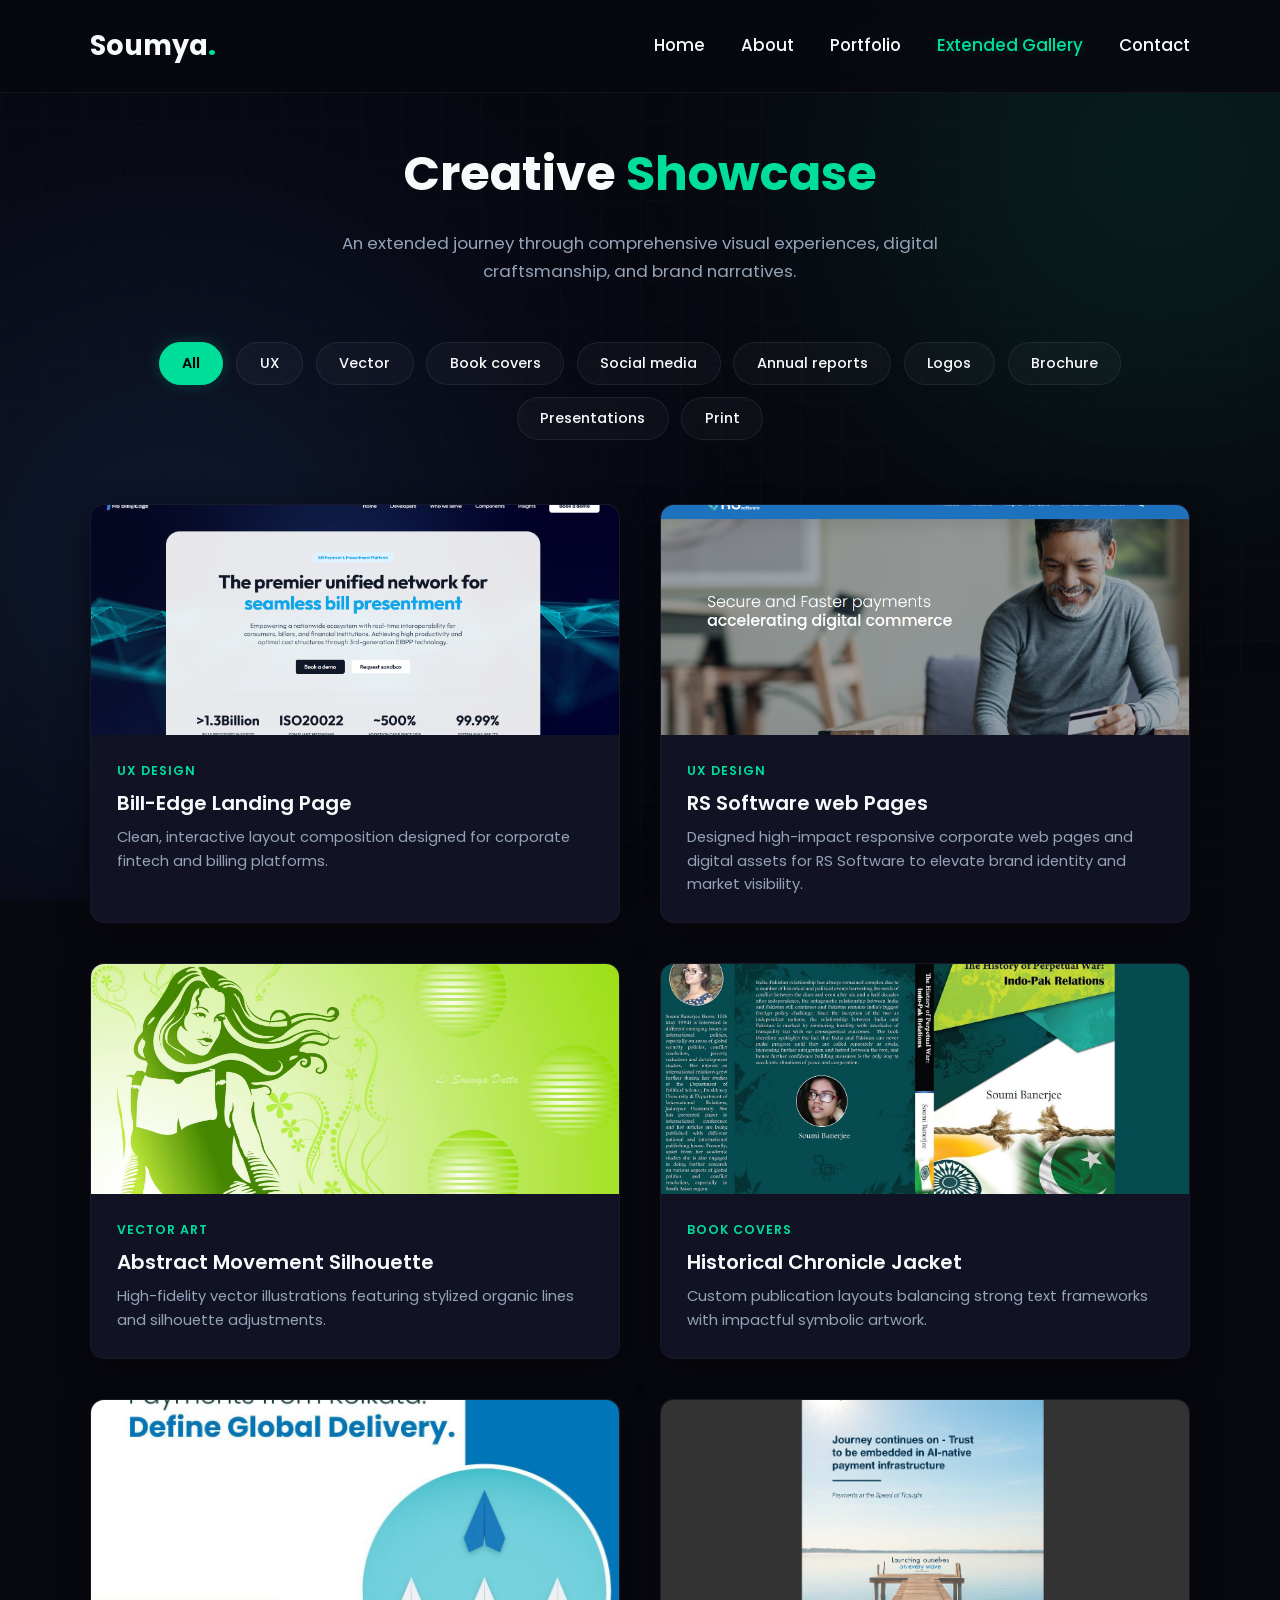
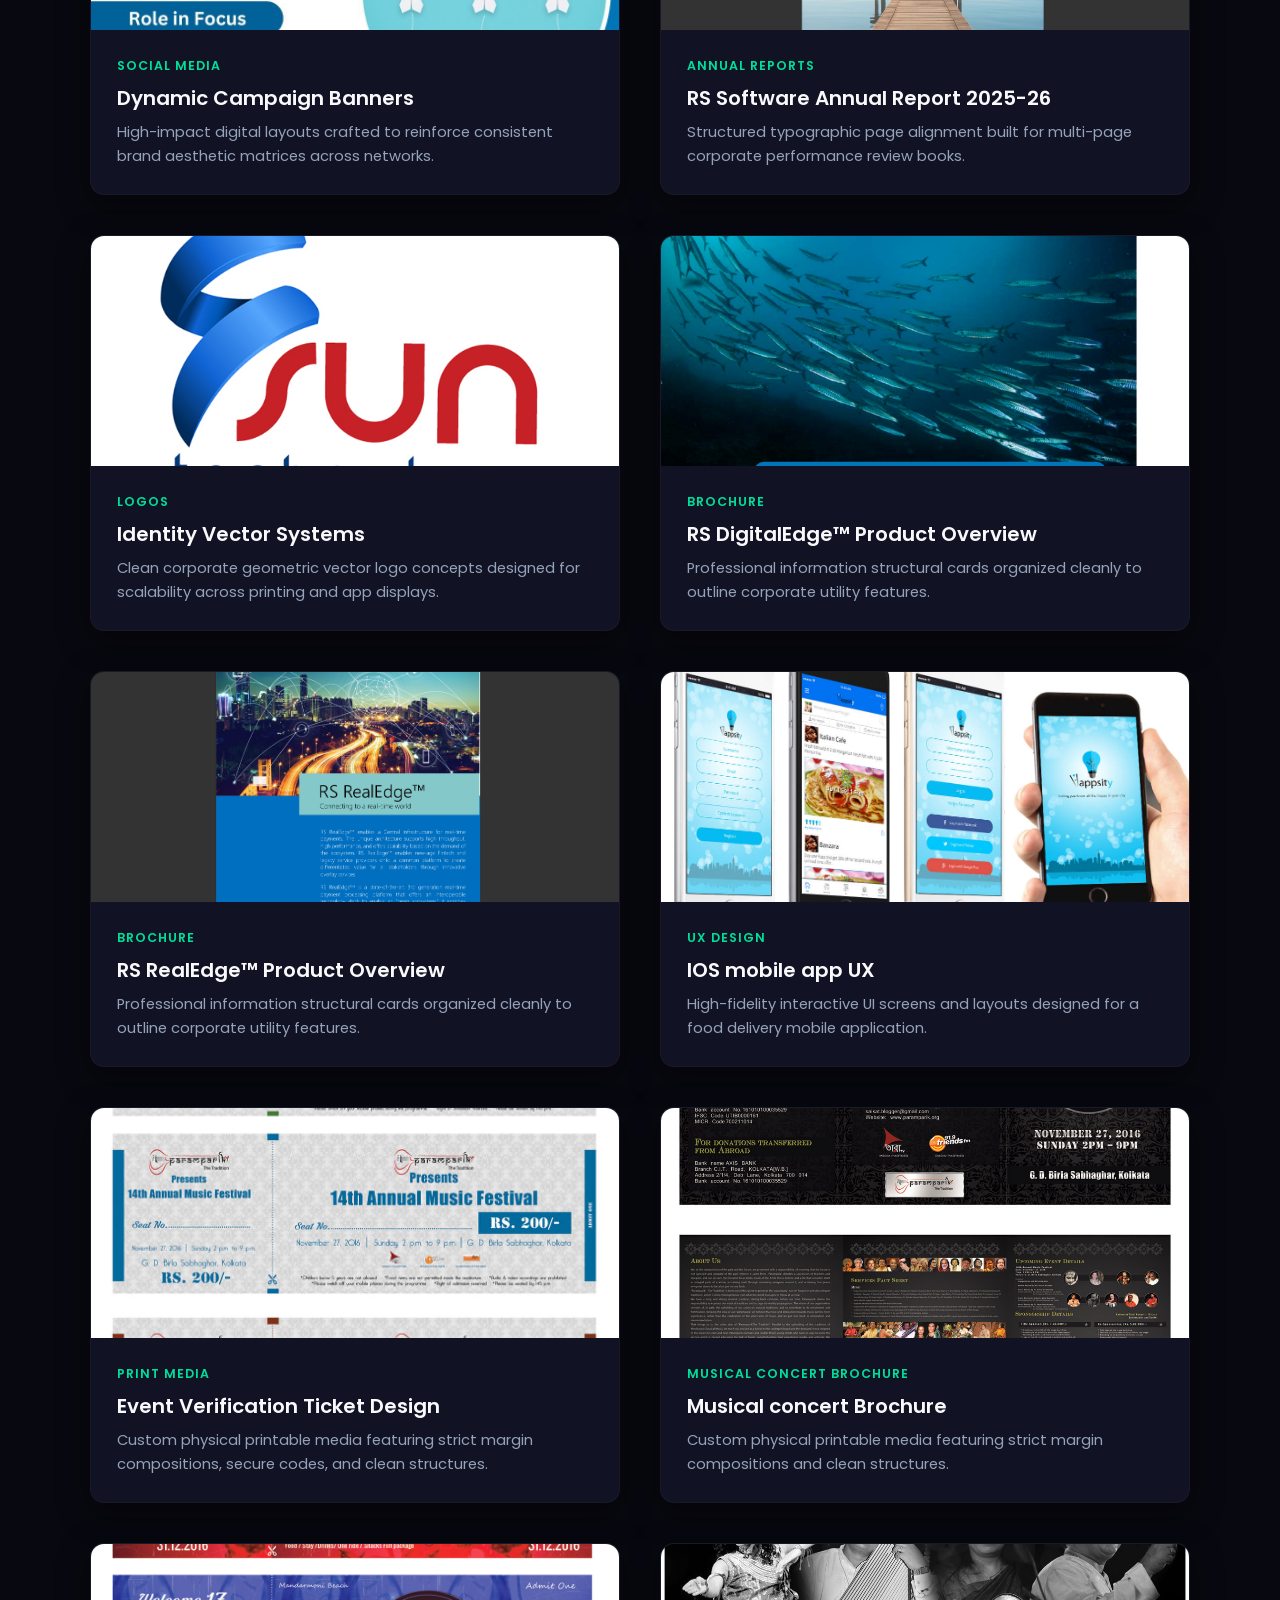
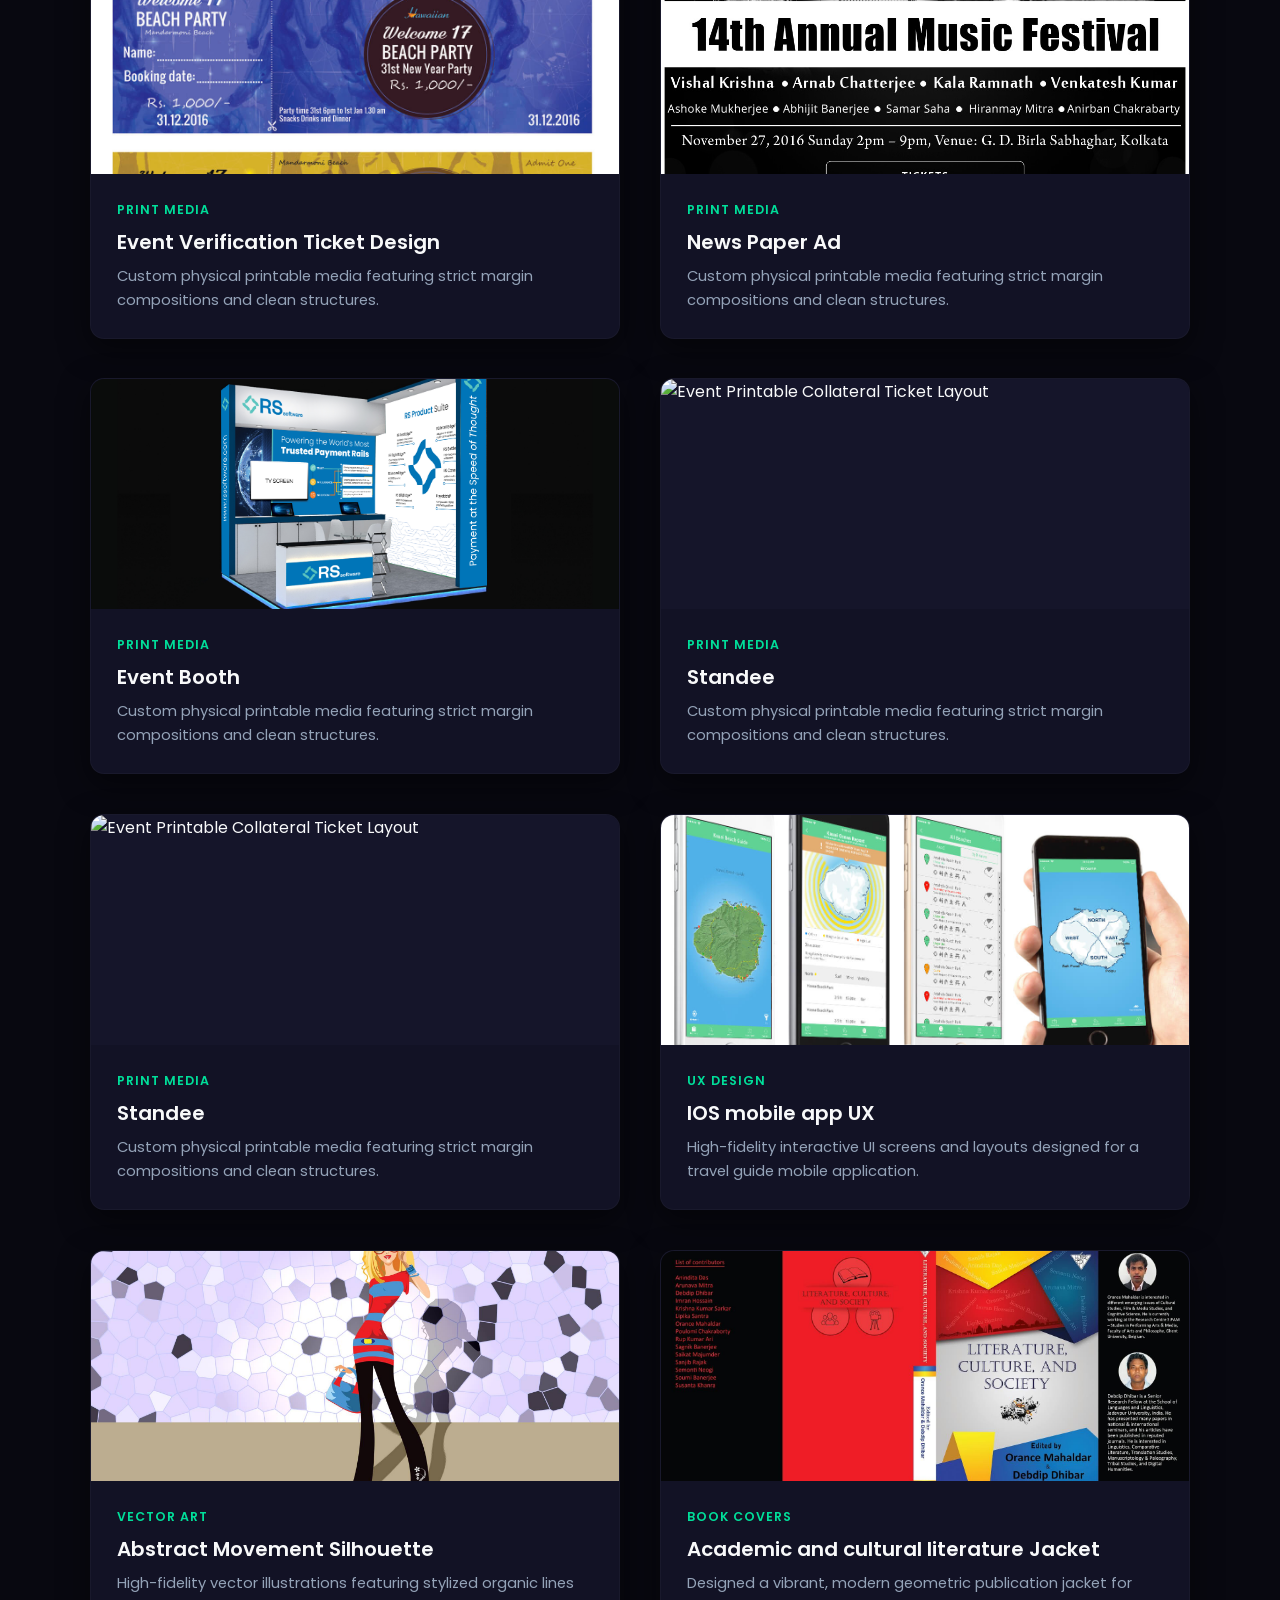
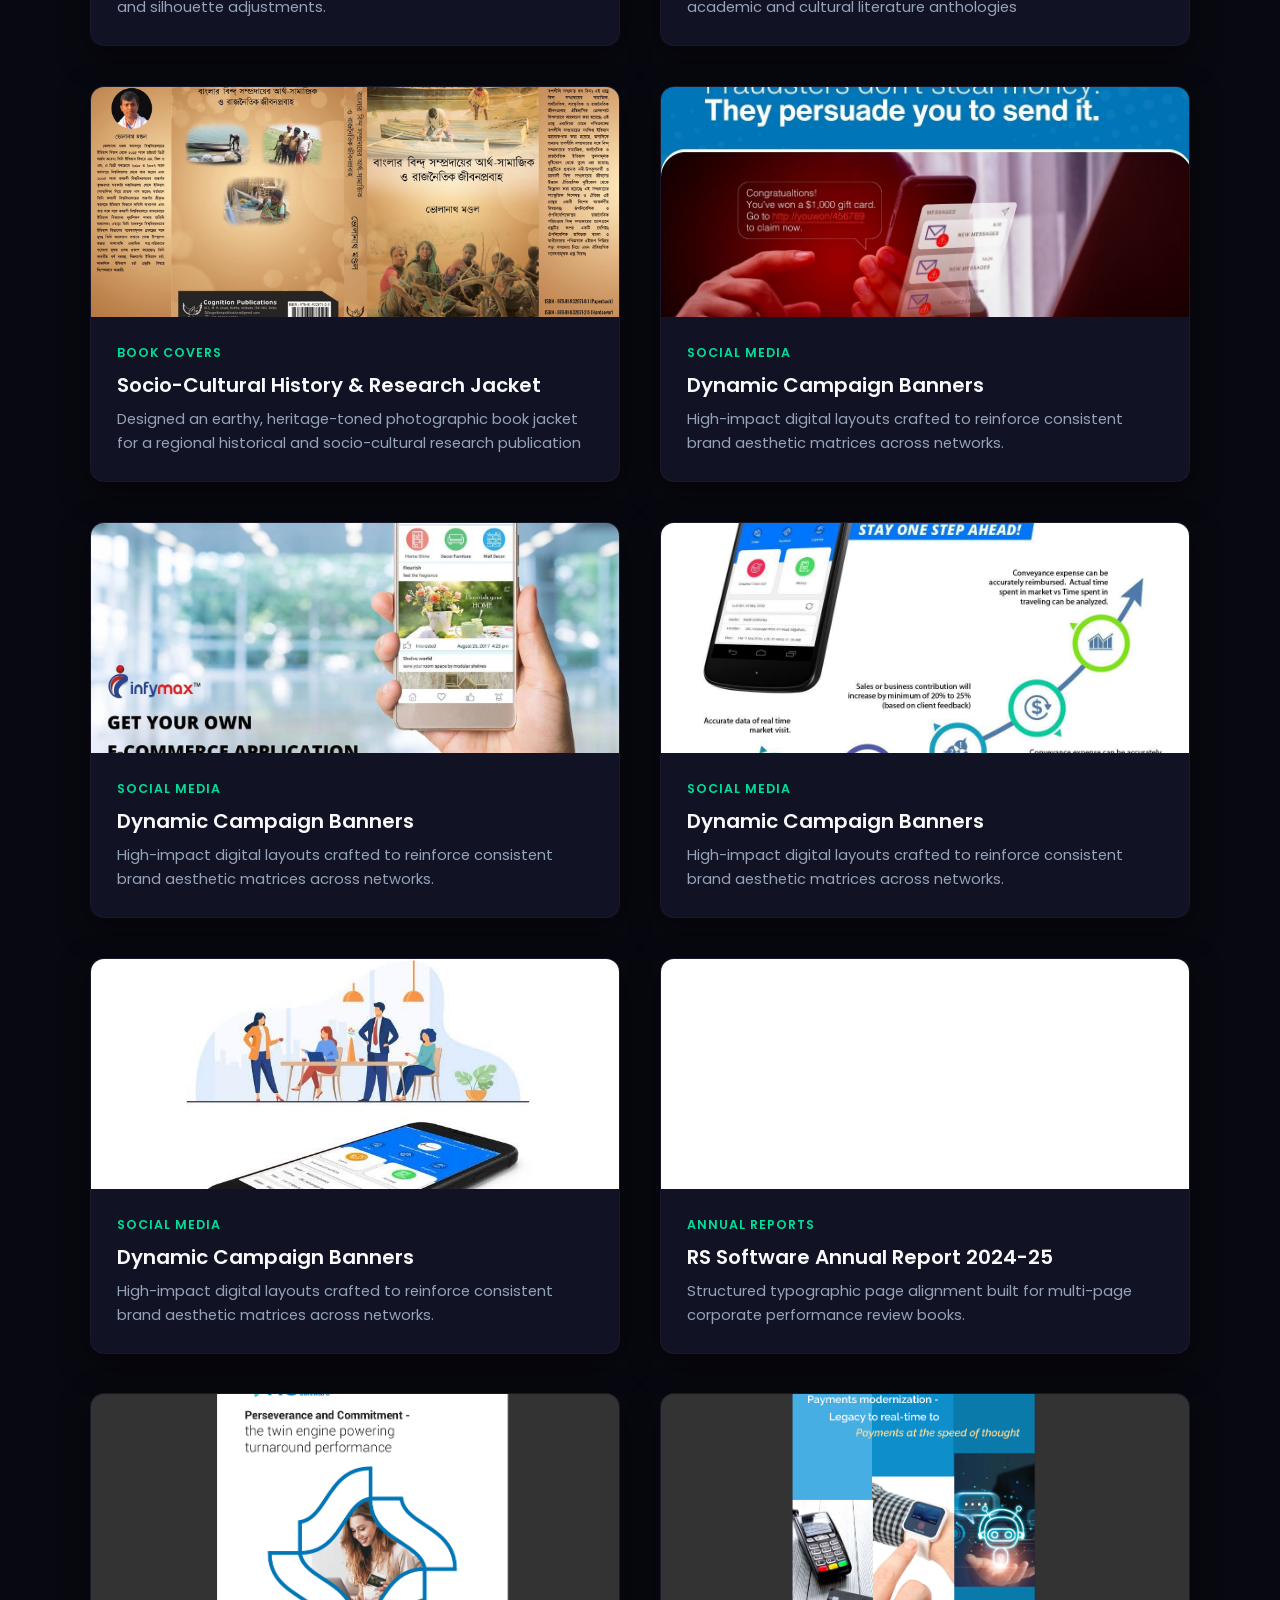
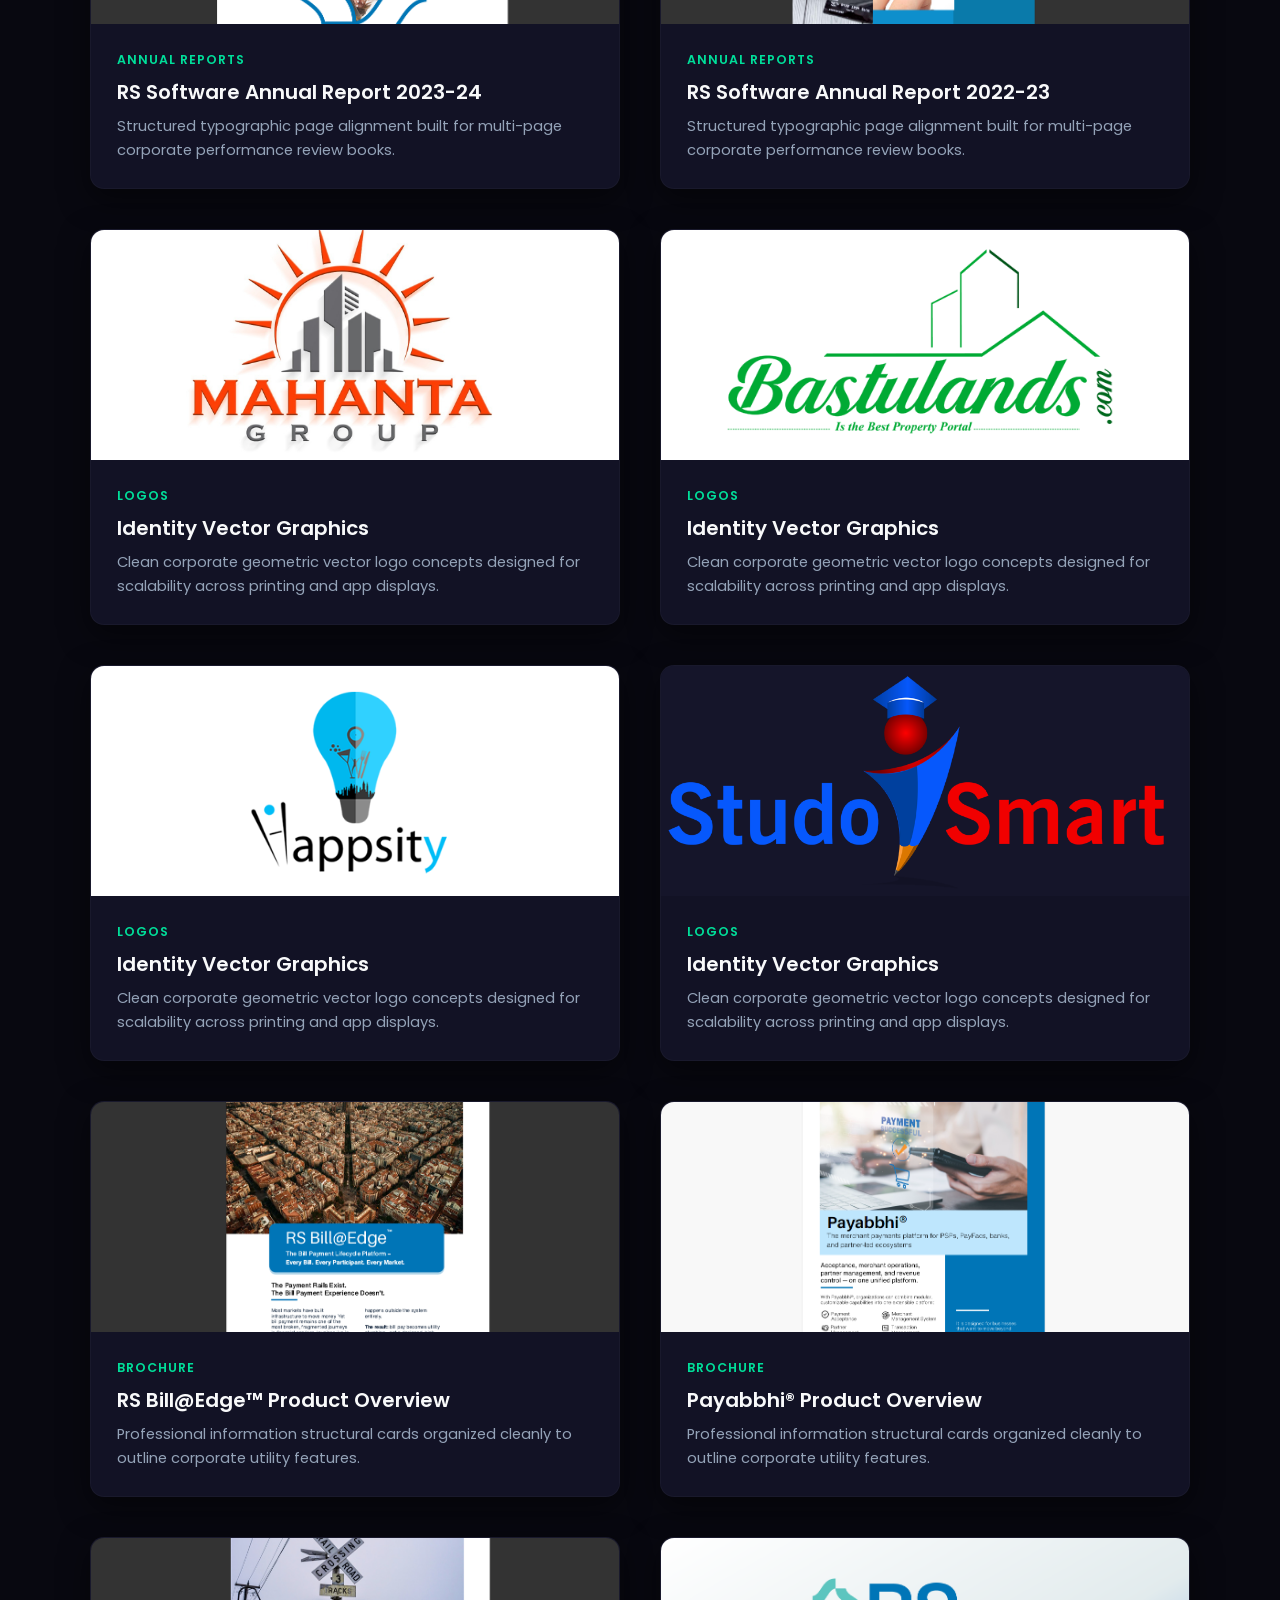
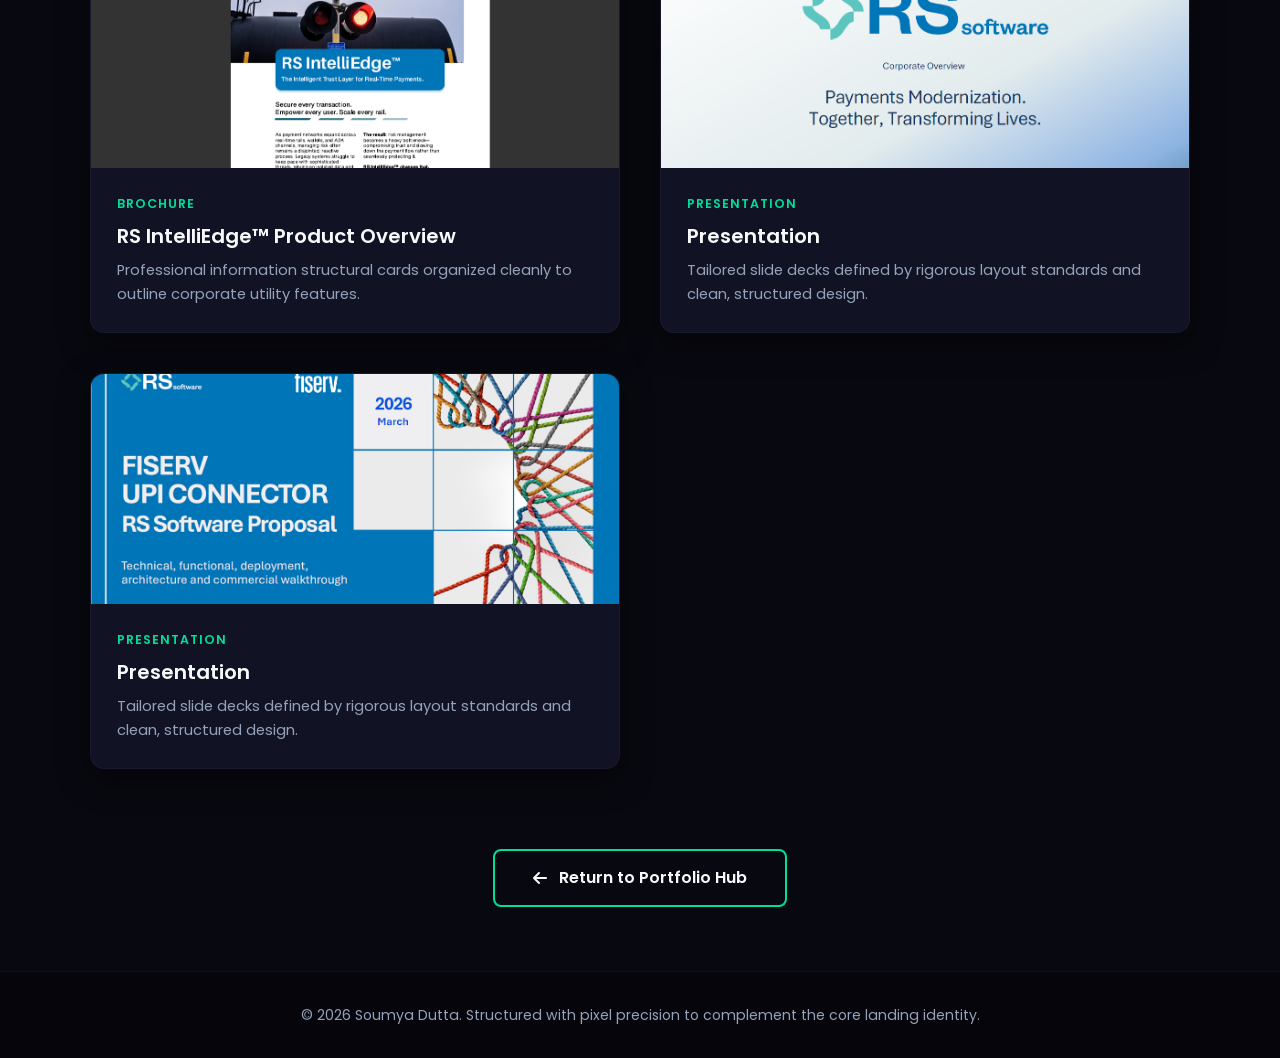
==== gallery.html @ f6265f76 "Add files via upload" ====
<!DOCTYPE html>
<html lang="en">
<head>
    <meta charset="UTF-8">
    <meta name="viewport" content="width=device-width, initial-scale=1.0">
    <title>Extended Gallery | Soumya Dutta</title>
    <!-- Gallery Custom CSS -->
    <link rel="stylesheet" href="./images/style.css">
    <!-- Shared FontAwesome Icons -->
    <link rel="stylesheet" href="https://cdnjs.cloudflare.com/ajax/libs/font-awesome/6.4.0/css/all.min.css">
</head>
<body class="G-gallery-body">

    <!-- Ambient Visual Canvas matching Main Theme Backdrop -->
    <div class="G-canvas-bg">
        <div class="G-mesh-overlay"></div>
        <div class="G-glow-orb G-orb-1"></div>
        <div class="G-glow-orb G-orb-2"></div>
    </div>

    <!-- Header Navigation -->
    <header class="G-header">
        <a href="index.html" class="G-logo">Soumya<span>.</span></a>
        
        <input type="checkbox" id="G-menu-toggle" class="G-menu-toggle">
        <label for="G-menu-toggle" class="G-menu-icon"><i class="fas fa-bars"></i></label>
        
        <nav class="G-navbar">
            <a href="index.html#hero">Home</a>
            <a href="index.html#about">About</a>
            <a href="index.html#portfolio">Portfolio</a>
            <a href="#" class="G-active">Extended Gallery</a>
            <a href="index.html#contact">Contact</a>
        </nav>
    </header>

    <!-- Main Gallery Section -->
    <main class="G-main-container">
        <div class="G-container">
            
            <header class="G-page-header">
                <h1 class="G-title">Creative <span>Showcase</span></h1>
                <p class="G-subtitle">An extended journey through comprehensive visual experiences, digital craftsmanship, and brand narratives.</p>
            </header>

            <!-- CSS Filter Controller Architecture Matrix -->
            <input type="radio" name="G-gallery-filter" id="G-filter-all" checked hidden>
            <input type="radio" name="G-gallery-filter" id="G-filter-ux" hidden>
            <input type="radio" name="G-gallery-filter" id="G-filter-vector" hidden>
            <input type="radio" name="G-gallery-filter" id="G-filter-books" hidden>
            <input type="radio" name="G-gallery-filter" id="G-filter-social" hidden>
            <input type="radio" name="G-gallery-filter" id="G-filter-reports" hidden>
            <input type="radio" name="G-gallery-filter" id="G-filter-logos" hidden>
            <input type="radio" name="G-gallery-filter" id="G-filter-brochure" hidden>
            <input type="radio" name="G-gallery-filter" id="G-filter-presentations" hidden>
            <input type="radio" name="G-gallery-filter" id="G-filter-print" hidden>

            <!-- Filter Navigation Menu Selection Grid -->
            <div class="G-filter-tabs">
                <label for="G-filter-all" class="G-tab-btn">All</label>
                <label for="G-filter-ux" class="G-tab-btn">UX</label>
                <label for="G-filter-vector" class="G-tab-btn">Vector</label>
                <label for="G-filter-books" class="G-tab-btn">Book covers</label>
                <label for="G-filter-social" class="G-tab-btn">Social media</label>
                <label for="G-filter-reports" class="G-tab-btn">Annual reports</label>
                <label for="G-filter-logos" class="G-tab-btn">Logos</label>
                <label for="G-filter-brochure" class="G-tab-btn">Brochure</label>
                <label for="G-filter-presentations" class="G-tab-btn">Presentations</label>
                <label for="G-filter-print" class="G-tab-btn">Print</label>
            </div>

            <!-- Responsive Dynamic Layout Grid Layout -->
            <div class="G-gallery-grid">
                
                <!-- Project Item: UX Layout -->
                <div class="G-gallery-item G-cat-ux">
                    <div class="G-card">
                        <div class="G-img-wrap">
                            <img src="./images/web-1.png" alt="Bill-Edge Fintech Landing Page" class="G-img">
                            <div class="G-overlay">
                                <a href="https://soumyadutta300.github.io/Bill-Edge_product_page/" target="_blank" class="G-zoom-btn"><i class="fas fa-external-link-alt"></i></a>
                            </div>
                        </div>
                        <div class="G-info">
                            <span class="G-tag">UX Design</span>
                            <h3>Bill-Edge Landing Page</h3>
                            <p>Clean, interactive layout composition designed for corporate fintech and billing platforms.</p>
                        </div>
                    </div>
                </div>

                <div class="G-gallery-item G-cat-ux">
                    <div class="G-card">
                        <div class="G-img-wrap">
                            <img src="./images/web-2.png" alt="Bill-Edge Fintech Landing Page" class="G-img">
                            <div class="G-overlay">
                                <a href="https://www.rssoftware.com" target="_blank" class="G-zoom-btn"><i class="fas fa-external-link-alt"></i></a>
                            </div>
                        </div>
                        <div class="G-info">
                            <span class="G-tag">UX Design</span>
                            <h3>RS Software web Pages</h3>
                            <p>Designed high-impact responsive corporate web pages and digital assets for RS Software to elevate brand identity and market visibility.</p>
                        </div>
                    </div>
                </div>

                <!-- Project Item: Vector Art -->
                <div class="G-gallery-item G-cat-vector">
                    <div class="G-card">
                        <div class="G-img-wrap">
                            <img src="./images/dance.jpg" alt="Vector Silhouette Art Composition" class="G-img">
                            <div class="G-overlay">
                                <a href="./images/dance.jpg" target="_blank" class="G-zoom-btn"><i class="fas fa-expand-arrows-alt"></i></a>
                            </div>
                        </div>
                        <div class="G-info">
                            <span class="G-tag">Vector Art</span>
                            <h3>Abstract Movement Silhouette</h3>
                            <p>High-fidelity vector illustrations featuring stylized organic lines and silhouette adjustments.</p>
                        </div>
                    </div>
                </div>

                <!-- Project Item: Book Cover -->
                <div class="G-gallery-item G-cat-books">
                    <div class="G-card">
                        <div class="G-img-wrap">
                            <img src="./images/book-cover-1.jpg" alt="Publication Book Jacket Art" class="G-img">
                            <div class="G-overlay">
                                <a href="./images/book-cover-1.jpg" target="_blank" class="G-zoom-btn"><i class="fas fa-book-open"></i></a>
                            </div>
                        </div>
                        <div class="G-info">
                            <span class="G-tag">Book Covers</span>
                            <h3>Historical Chronicle Jacket</h3>
                            <p>Custom publication layouts balancing strong text frameworks with impactful symbolic artwork.</p>
                        </div>
                    </div>
                </div>

                <!-- Project Item: Social Media Asset -->
                <div class="G-gallery-item G-cat-social">
                    <div class="G-card">
                        <div class="G-img-wrap">
                            <img src="./images/social1.jpg" alt="Social Branding Composition" class="G-img">
                            <div class="G-overlay">
                                <a href="./images/social1.jpg" target="_blank" class="G-zoom-btn"><i class="fas fa-expand-arrows-alt"></i></a>
                            </div>
                        </div>
                        <div class="G-info">
                            <span class="G-tag">Social Media</span>
                            <h3>Dynamic Campaign Banners</h3>
                            <p>High-impact digital layouts crafted to reinforce consistent brand aesthetic matrices across networks.</p>
                        </div>
                    </div>
                </div>

                <!-- Project Item: Annual Report Layout -->
                <div class="G-gallery-item G-cat-reports">
                    <div class="G-card">
                        <div class="G-img-wrap">
                            <img src="./images/AR3.png" alt="Annual Report Visual Layout Overview" class="G-img">
                            <div class="G-overlay">
                                <a href="https://www.rssoftware.com/administrator/uploads/reports/260436577_Annual_report_2025-26-Desktop.pdf" target="_blank" class="G-zoom-btn"><i class="fas fa-file-pdf"></i></a>
                            </div>
                        </div>
                        <div class="G-info">
                            <span class="G-tag">Annual Reports</span>
                            <h3>RS Software Annual Report 2025-26</h3>
                            <p>Structured typographic page alignment built for multi-page corporate performance review books.</p>
                        </div>
                    </div>
                </div>

                <!-- Project Item: Logos Creation -->
                <div class="G-gallery-item G-cat-logos">
                    <div class="G-card">
                        <div class="G-img-wrap">
                            <img src="./images/logo-7.jpg" alt="Vector Logo System Presentation" class="G-img">
                            <div class="G-overlay">
                                <a href="./images/logo-7.jpg" target="_blank" class="G-zoom-btn"><i class="fas fa-shield-halved"></i></a>
                            </div>
                        </div>
                        <div class="G-info">
                            <span class="G-tag">Logos</span>
                            <h3>Identity Vector Systems</h3>
                            <p>Clean corporate geometric vector logo concepts designed for scalability across printing and app displays.</p>
                        </div>
                    </div>
                </div>

                <!-- Project Item: Brochure Design -->
                <div class="G-gallery-item G-cat-brochure">
                    <div class="G-card">
                        <div class="G-img-wrap">
                            <img src="./images/brochure.png" alt="Product Brochure Layout Presentation" class="G-img">
                            <div class="G-overlay">
                                <a href="https://www.rssoftware.com/asset/uploads/product_brochures/666931085RS_DigitalEdge_Product_Overview-2.pdf" target="_blank" class="G-zoom-btn"><i class="fas fa-link"></i></a>
                            </div>
                        </div>
                        <div class="G-info">
                            <span class="G-tag">Brochure</span>
                            <h3>RS DigitalEdge™ Product Overview</h3>
                            <p>Professional information structural cards organized cleanly to outline corporate utility features.</p>
                        </div>
                    </div>
                </div>

                <div class="G-gallery-item G-cat-brochure">
                    <div class="G-card">
                        <div class="G-img-wrap">
                            <img src="./images/brochure1.png" alt="Product Brochure Layout Presentation" class="G-img">
                            <div class="G-overlay">
                                <a href="https://www.rssoftware.com/asset/uploads/product_brochures/RS_RealEdge_May_2024.pdf" target="_blank" class="G-zoom-btn"><i class="fas fa-link"></i></a>
                            </div>
                        </div>
                        <div class="G-info">
                            <span class="G-tag">Brochure</span>
                            <h3>RS RealEdge™ Product Overview</h3>
                            <p>Professional information structural cards organized cleanly to outline corporate utility features.</p>
                        </div>
                    </div>
                </div>

                <!-- Project Item: Presentations Deck -->
                <div class="G-gallery-item G-cat-ux">
                    <div class="G-card">
                        <div class="G-img-wrap">
                            <img src="./images/appscreen6.jpg" alt="Corporate Pitch Deck Display UI" class="G-img">
                            <div class="G-overlay">
                                <a href="./images/appscreen6.jpg" target="_blank" class="G-zoom-btn"><i class="fas fa-expand-arrows-alt"></i></a>
                            </div>
                        </div>
                        <div class="G-info">
                            <span class="G-tag">UX Design</span>
                            <h3>IOS mobile app UX</h3>
                            <p>High-fidelity interactive UI screens and layouts designed for a food delivery mobile application.</p>
                        </div>
                    </div>
                </div>

                <!-- Project Item: Print Architecture Layout -->
                <div class="G-gallery-item G-cat-print">
                    <div class="G-card">
                        <div class="G-img-wrap">
                            <img src="./images/ticket-design.jpg" alt="Event Printable Collateral Ticket Layout" class="G-img">
                            <div class="G-overlay">
                                <a href="./images/ticket-design.jpg" target="_blank" class="G-zoom-btn"><i class="fas fa-print"></i></a>
                            </div>
                        </div>
                        <div class="G-info">
                            <span class="G-tag">Print Media</span>
                            <h3>Event Verification Ticket Design</h3>
                            <p>Custom physical printable media featuring strict margin compositions, secure codes, and clean structures.</p>
                        </div>
                    </div>
                </div>
                <div class="G-gallery-item G-cat-print">
                    <div class="G-card">
                        <div class="G-img-wrap">
                            <img src="./images/print2.jpg" alt="Event Printable Collateral Ticket Layout" class="G-img">
                            <div class="G-overlay">
                                <a href="./images/print2.jpg" target="_blank" class="G-zoom-btn"><i class="fas fa-print"></i></a>
                            </div>
                        </div>
                        <div class="G-info">
                            <span class="G-tag">Musical concert Brochure</span>
                            <h3>Musical concert Brochure</h3>
                            <p>Custom physical printable media featuring strict margin compositions and clean structures.</p>
                        </div>
                    </div>
                </div>
                <div class="G-gallery-item G-cat-print">
                    <div class="G-card">
                        <div class="G-img-wrap">
                            <img src="./images/ticket-design-2.jpg" alt="Event Printable Collateral Ticket Layout" class="G-img">
                            <div class="G-overlay">
                                <a href="./images/ticket-design-2.jpg" target="_blank" class="G-zoom-btn"><i class="fas fa-print"></i></a>
                            </div>
                        </div>
                        <div class="G-info">
                            <span class="G-tag">Print Media</span>
                            <h3>Event Verification Ticket Design</h3>
                            <p>Custom physical printable media featuring strict margin compositions and clean structures.</p>
                        </div>
                    </div>
                </div>
                <div class="G-gallery-item G-cat-print">
                    <div class="G-card">
                        <div class="G-img-wrap">
                            <img src="./images/news-paper-ad1.jpg" alt="Event Printable Collateral Ticket Layout" class="G-img">
                            <div class="G-overlay">
                                <a href="./images/news-paper-ad1.jpg" target="_blank" class="G-zoom-btn"><i class="fas fa-print"></i></a>
                            </div>
                        </div>
                        <div class="G-info">
                            <span class="G-tag">Print Media</span>
                            <h3>News Paper Ad</h3>
                            <p>Custom physical printable media featuring strict margin compositions and clean structures.</p>
                        </div>
                    </div>
                </div>

                <div class="G-gallery-item G-cat-print">
                    <div class="G-card">
                        <div class="G-img-wrap">
                            <img src="./images/booth_design.jpg" alt="Event Printable Collateral Ticket Layout" class="G-img">
                            <div class="G-overlay">
                                <a href="./images/booth_design.jpg" target="_blank" class="G-zoom-btn"><i class="fas fa-print"></i></a>
                            </div>
                        </div>
                        <div class="G-info">
                            <span class="G-tag">Print Media</span>
                            <h3>Event Booth</h3>
                            <p>Custom physical printable media featuring strict margin compositions and clean structures.</p>
                        </div>
                    </div>
                </div>

                <div class="G-gallery-item G-cat-print">
                    <div class="G-card">
                        <div class="G-img-wrap">
                            <img src="./images/Standee1.jpg" alt="Event Printable Collateral Ticket Layout" class="G-img">
                            <div class="G-overlay">
                                <a href="./images/Standee1.jpg" target="_blank" class="G-zoom-btn"><i class="fas fa-print"></i></a>
                            </div>
                        </div>
                        <div class="G-info">
                            <span class="G-tag">Print Media</span>
                            <h3>Standee</h3>
                            <p>Custom physical printable media featuring strict margin compositions and clean structures.</p>
                        </div>
                    </div>
                </div>
                <div class="G-gallery-item G-cat-print">
                    <div class="G-card">
                        <div class="G-img-wrap">
                            <img src="./images/Standee2.jpg" alt="Event Printable Collateral Ticket Layout" class="G-img">
                            <div class="G-overlay">
                                <a href="./images/Standee2.jpg" target="_blank" class="G-zoom-btn"><i class="fas fa-print"></i></a>
                            </div>
                        </div>
                        <div class="G-info">
                            <span class="G-tag">Print Media</span>
                            <h3>Standee</h3>
                            <p>Custom physical printable media featuring strict margin compositions and clean structures.</p>
                        </div>
                    </div>
                </div>

                <!--extra-->
                <div class="G-gallery-item G-cat-ux">
                    <div class="G-card">
                        <div class="G-img-wrap">
                            <img src="./images/appscreen7.jpg" alt="Corporate Pitch Deck Display UI" class="G-img">
                            <div class="G-overlay">
                                <a href="./images/appscreen7.jpg" target="_blank" class="G-zoom-btn"><i class="fas fa-expand-arrows-alt"></i></a>
                            </div>
                        </div>
                        <div class="G-info">
                            <span class="G-tag">UX Design</span>
                            <h3>IOS mobile app UX</h3>
                            <p>High-fidelity interactive UI screens and layouts designed for a travel guide mobile application.</p>
                        </div>
                    </div>
                </div>

                <div class="G-gallery-item G-cat-vector">
                    <div class="G-card">
                        <div class="G-img-wrap">
                            <img src="./images/style668.jpg" alt="Vector Silhouette Art Composition" class="G-img">
                            <div class="G-overlay">
                                <a href="./images/style668.jpg" target="_blank" class="G-zoom-btn"><i class="fas fa-expand-arrows-alt"></i></a>
                            </div>
                        </div>
                        <div class="G-info">
                            <span class="G-tag">Vector Art</span>
                            <h3>Abstract Movement Silhouette</h3>
                            <p>High-fidelity vector illustrations featuring stylized organic lines and silhouette adjustments.</p>
                        </div>
                    </div>
                </div>

                <div class="G-gallery-item G-cat-books">
                    <div class="G-card">
                        <div class="G-img-wrap">
                            <img src="./images/book-cover-2.jpg" alt="Publication Book Jacket Art" class="G-img">
                            <div class="G-overlay">
                                <a href="./images/book-cover-2.jpg" target="_blank" class="G-zoom-btn"><i class="fas fa-book-open"></i></a>
                            </div>
                        </div>
                        <div class="G-info">
                            <span class="G-tag">Book Covers</span>
                            <h3>Academic and cultural literature Jacket</h3>
                            <p>Designed a vibrant, modern geometric publication jacket for academic and cultural literature anthologies</p>
                        </div>
                    </div>
                </div>

                <div class="G-gallery-item G-cat-books">
                    <div class="G-card">
                        <div class="G-img-wrap">
                            <img src="./images/book-cover-3.jpg" alt="Publication Book Jacket Art" class="G-img">
                            <div class="G-overlay">
                                <a href="./images/book-cover-3.jpg" target="_blank" class="G-zoom-btn"><i class="fas fa-book-open"></i></a>
                            </div>
                        </div>
                        <div class="G-info">
                            <span class="G-tag">Book Covers</span>
                            <h3>Socio-Cultural History & Research Jacket</h3>
                            <p>Designed an earthy, heritage-toned photographic book jacket for a regional historical and socio-cultural research publication</p>
                        </div>
                    </div>
                </div>    
                
                 <div class="G-gallery-item G-cat-social">
                    <div class="G-card">
                        <div class="G-img-wrap">
                            <img src="./images/social2.jpg" alt="Social Branding Composition" class="G-img">
                            <div class="G-overlay">
                                <a href="./images/social2.jpg" target="_blank" class="G-zoom-btn"><i class="fas fa-expand-arrows-alt"></i></a>
                            </div>
                        </div>
                        <div class="G-info">
                            <span class="G-tag">Social Media</span>
                            <h3>Dynamic Campaign Banners</h3>
                            <p>High-impact digital layouts crafted to reinforce consistent brand aesthetic matrices across networks.</p>
                        </div>
                    </div>
                </div>

                <div class="G-gallery-item G-cat-social">
                    <div class="G-card">
                        <div class="G-img-wrap">
                            <img src="./images/social3.jpeg" alt="Social Branding Composition" class="G-img">
                            <div class="G-overlay">
                                <a href="./images/social3.jpeg" target="_blank" class="G-zoom-btn"><i class="fas fa-expand-arrows-alt"></i></a>
                            </div>
                        </div>
                        <div class="G-info">
                            <span class="G-tag">Social Media</span>
                            <h3>Dynamic Campaign Banners</h3>
                            <p>High-impact digital layouts crafted to reinforce consistent brand aesthetic matrices across networks.</p>
                        </div>
                    </div>
                </div>

                <div class="G-gallery-item G-cat-social">
                    <div class="G-card">
                        <div class="G-img-wrap">
                            <img src="./images/social4.jpeg" alt="Social Branding Composition" class="G-img">
                            <div class="G-overlay">
                                <a href="./images/social4.jpeg" target="_blank" class="G-zoom-btn"><i class="fas fa-expand-arrows-alt"></i></a>
                            </div>
                        </div>
                        <div class="G-info">
                            <span class="G-tag">Social Media</span>
                            <h3>Dynamic Campaign Banners</h3>
                            <p>High-impact digital layouts crafted to reinforce consistent brand aesthetic matrices across networks.</p>
                        </div>
                    </div>
                </div>

                <div class="G-gallery-item G-cat-social">
                    <div class="G-card">
                        <div class="G-img-wrap">
                            <img src="./images/social5.jpeg" alt="Social Branding Composition" class="G-img">
                            <div class="G-overlay">
                                <a href="./images/social5.jpeg" target="_blank" class="G-zoom-btn"><i class="fas fa-expand-arrows-alt"></i></a>
                            </div>
                        </div>
                        <div class="G-info">
                            <span class="G-tag">Social Media</span>
                            <h3>Dynamic Campaign Banners</h3>
                            <p>High-impact digital layouts crafted to reinforce consistent brand aesthetic matrices across networks.</p>
                        </div>
                    </div>
                </div>

                <div class="G-gallery-item G-cat-reports">
                    <div class="G-card">
                        <div class="G-img-wrap">
                            <img src="./images/AR.png" alt="Annual Report Visual Layout Overview" class="G-img">
                            <div class="G-overlay">
                                <a href="https://www.rssoftware.com/administrator/uploads/reports/664403247_Annual_Report_2024-25_-_web_view.pdf" target="_blank" class="G-zoom-btn"><i class="fas fa-file-pdf"></i></a>
                            </div>
                        </div>
                        <div class="G-info">
                            <span class="G-tag">Annual Reports</span>
                            <h3>RS Software Annual Report 2024-25</h3>
                            <p>Structured typographic page alignment built for multi-page corporate performance review books.</p>
                        </div>
                    </div>
                </div>

                <div class="G-gallery-item G-cat-reports">
                    <div class="G-card">
                        <div class="G-img-wrap">
                            <img src="./images/AR2.png" alt="Annual Report Visual Layout Overview" class="G-img">
                            <div class="G-overlay">
                                <a href="https://www.rssoftware.com/administrator/uploads/reports/673880661_Annual_Report_2023-24-desktop.pdf" target="_blank" class="G-zoom-btn"><i class="fas fa-file-pdf"></i></a>
                            </div>
                        </div>
                        <div class="G-info">
                            <span class="G-tag">Annual Reports</span>
                            <h3>RS Software Annual Report 2023-24</h3>
                            <p>Structured typographic page alignment built for multi-page corporate performance review books.</p>
                        </div>
                    </div>
                </div>

                <div class="G-gallery-item G-cat-reports">
                    <div class="G-card">
                        <div class="G-img-wrap">
                            <img src="./images/AR4.png" alt="Annual Report Visual Layout Overview" class="G-img">
                            <div class="G-overlay">
                                <a href="https://www.rssoftware.com/administrator/uploads/reports/978576054_RS_Software_Annual_Report_2022-23-Desktop_view.pdf" target="_blank" class="G-zoom-btn"><i class="fas fa-file-pdf"></i></a>
                            </div>
                        </div>
                        <div class="G-info">
                            <span class="G-tag">Annual Reports</span>
                            <h3>RS Software Annual Report 2022-23</h3>
                            <p>Structured typographic page alignment built for multi-page corporate performance review books.</p>
                        </div>
                    </div>
                </div>

                <div class="G-gallery-item G-cat-logos">
                    <div class="G-card">
                        <div class="G-img-wrap">
                            <img src="./images/l1.jpeg" alt="Vector Logo System Presentation" class="G-img">
                            <div class="G-overlay">
                                <a href="./images/l1.jpeg" target="_blank" class="G-zoom-btn"><i class="fas fa-shield-halved"></i></a>
                            </div>
                        </div>
                        <div class="G-info">
                            <span class="G-tag">Logos</span>
                            <h3>Identity Vector Graphics</h3>
                            <p>Clean corporate geometric vector logo concepts designed for scalability across printing and app displays.</p>
                        </div>
                    </div>
                </div>
                <div class="G-gallery-item G-cat-logos">
                    <div class="G-card">
                        <div class="G-img-wrap">
                            <img src="./images/l2.png" alt="Vector Logo System Presentation" class="G-img">
                            <div class="G-overlay">
                                <a href="./images/l2.png" target="_blank" class="G-zoom-btn"><i class="fas fa-shield-halved"></i></a>
                            </div>
                        </div>
                        <div class="G-info">
                            <span class="G-tag">Logos</span>
                            <h3>Identity Vector Graphics</h3>
                            <p>Clean corporate geometric vector logo concepts designed for scalability across printing and app displays.</p>
                        </div>
                    </div>
                </div>
                <div class="G-gallery-item G-cat-logos">
                    <div class="G-card">
                        <div class="G-img-wrap">
                            <img src="./images/l3.png" alt="Vector Logo System Presentation" class="G-img">
                            <div class="G-overlay">
                                <a href="./images/l3.png" target="_blank" class="G-zoom-btn"><i class="fas fa-shield-halved"></i></a>
                            </div>
                        </div>
                        <div class="G-info">
                            <span class="G-tag">Logos</span>
                            <h3>Identity Vector Graphics</h3>
                            <p>Clean corporate geometric vector logo concepts designed for scalability across printing and app displays.</p>
                        </div>
                    </div>
                </div>
                <div class="G-gallery-item G-cat-logos">
                    <div class="G-card">
                        <div class="G-img-wrap">
                            <img src="./images/l4.png" alt="Vector Logo System Presentation" class="G-img">
                            <div class="G-overlay">
                                <a href="./images/l4.png" target="_blank" class="G-zoom-btn"><i class="fas fa-shield-halved"></i></a>
                            </div>
                        </div>
                        <div class="G-info">
                            <span class="G-tag">Logos</span>
                            <h3>Identity Vector Graphics</h3>
                            <p>Clean corporate geometric vector logo concepts designed for scalability across printing and app displays.</p>
                        </div>
                    </div>
                </div>

                <div class="G-gallery-item G-cat-brochure">
                    <div class="G-card">
                        <div class="G-img-wrap">
                            <img src="./images/brochure2.png" alt="Product Brochure Layout Presentation" class="G-img">
                            <div class="G-overlay">
                                <a href="https://www.rssoftware.com/asset/uploads/product_brochures/20915467572082074533RS_Bill@Edge_Product_Overview-2.pdf" target="_blank" class="G-zoom-btn"><i class="fas fa-link"></i></a>
                            </div>
                        </div>
                        <div class="G-info">
                            <span class="G-tag">Brochure</span>
                            <h3>RS Bill@Edge™ Product Overview</h3>
                            <p>Professional information structural cards organized cleanly to outline corporate utility features.</p>
                        </div>
                    </div>
                </div>

                <div class="G-gallery-item G-cat-brochure">
                    <div class="G-card">
                        <div class="G-img-wrap">
                            <img src="./images/brochure3.png" alt="Product Brochure Layout Presentation" class="G-img">
                            <div class="G-overlay">
                                <a href="./images/Payabbhi Brochure 6 June-2026 V1.pdf" target="_blank" class="G-zoom-btn"><i class="fas fa-link"></i></a>
                            </div>
                        </div>
                        <div class="G-info">
                            <span class="G-tag">Brochure</span>
                            <h3>Payabbhi® Product Overview</h3>
                            <p>Professional information structural cards organized cleanly to outline corporate utility features.</p>
                        </div>
                    </div>
                </div>

                <div class="G-gallery-item G-cat-brochure">
                    <div class="G-card">
                        <div class="G-img-wrap">
                            <img src="./images/brochure4.png" alt="Product Brochure Layout Presentation" class="G-img">
                            <div class="G-overlay">
                                <a href="https://www.rssoftware.com/asset/uploads/product_brochures/1066468766RS_IntelliEdge_Product_Overview-2.pdf" target="_blank" class="G-zoom-btn"><i class="fas fa-link"></i></a>
                            </div>
                        </div>
                        <div class="G-info">
                            <span class="G-tag">Brochure</span>
                            <h3>RS IntelliEdge™ Product Overview</h3>
                            <p>Professional information structural cards organized cleanly to outline corporate utility features.</p>
                        </div>
                    </div>
                </div>

                <div class="G-gallery-item G-cat-presentations">
                    <div class="G-card">
                        <div class="G-img-wrap">
                            <img src="./images/corporate.png" alt="Event Printable Collateral Ticket Layout" class="G-img">
                            <div class="G-overlay">
                                <a href="./images/corporate.pdf" target="_blank" class="G-zoom-btn"><i class="fas fa-print"></i></a>
                            </div>
                        </div>
                        <div class="G-info">
                            <span class="G-tag">Presentation</span>
                            <h3>Presentation</h3>
                            <p>Tailored slide decks defined by rigorous layout standards and clean, structured design.</p>
                        </div>
                    </div>
                </div>
                                <div class="G-gallery-item G-cat-presentations">
                    <div class="G-card">
                        <div class="G-img-wrap">
                            <img src="./images/presentation2.jpg" alt="Event Printable Collateral Ticket Layout" class="G-img">
                            <div class="G-overlay">
                                <a href="./images/presentation2.pdf" target="_blank" class="G-zoom-btn"><i class="fas fa-print"></i></a>
                            </div>
                        </div>
                        <div class="G-info">
                            <span class="G-tag">Presentation</span>
                            <h3>Presentation</h3>
                            <p>Tailored slide decks defined by rigorous layout standards and clean, structured design.</p>
                        </div>
                    </div>
                </div>

                

            </div>

            <!-- Return Action Hub Route Link Banner -->
            <div class="G-back-banner">
                <a href="index.html" class="G-btn-return"><i class="fas fa-arrow-left"></i> Return to Portfolio Hub</a>
            </div>

        </div>
    </main>

    <!-- Footer Space Block -->
    <footer class="G-footer">
        <p>&copy; 2026 Soumya Dutta. Structured with pixel precision to complement the core landing identity.</p>
    </footer>

</body>
</html>
---- images/style.css ----
/* ==========================================================================
   0. Global Resets & Premium Theme Canvas Definitions
   ========================================================================== */
@import url('https://fonts.googleapis.com/css2?family=Poppins:wght@300;400;500;600;700&display=swap');

:root {
    --bg-primary: #04060d;      /* Rich interstellar dark void canvas */
    --bg-secondary: rgba(9, 12, 24, 0.45); 
    --bg-card: rgba(255, 255, 255, 0.02);
    --bg-card-hover: rgba(255, 255, 255, 0.05);
    --accent: #00e6bc;        
    --accent-glow: rgba(0, 230, 188, 0.15);
    --text-main: #f3f4f6;
    --text-muted: #9ca3af;
    --border-color: rgba(255, 255, 255, 0.04);
    --font-stack: 'Poppins', sans-serif;
    --transition-smooth: all 0.4s cubic-bezier(0.25, 0.8, 0.25, 1);
}

* {
    margin: 0;
    padding: 0;
    box-sizing: border-box;
    scroll-behavior: smooth;
}

body {
    background-color: var(--bg-primary);
    color: var(--text-main);
    font-family: var(--font-stack);
    line-height: 1.6;
    overflow-x: hidden;
    position: relative;
}

.container {
    width: 100%;
    max-width: 1200px;
    margin: 0 auto;
    padding: 0 24px;
    position: relative;
    z-index: 2;
}

section {
    padding: 110px 0;
    position: relative;
    z-index: 2;
}

a {
    text-decoration: none;
    color: inherit;
    transition: var(--transition-smooth);
}

/* Reusable Components */
.section-title {
    font-size: 2.5rem;
    font-weight: 700;
    text-align: center;
    margin-bottom: 60px;
    letter-spacing: 1px;
    text-transform: uppercase;
}

.section-title span {
    color: var(--accent);
    text-shadow: 0 0 15px var(--accent-glow);
}

.btn {
    display: inline-flex;
    align-items: center;
    justify-content: center;
    gap: 10px;
    padding: 14px 24px;
    font-weight: 500;
    border-radius: 8px;
    font-size: 0.95rem;
    letter-spacing: 0.5px;
    transition: var(--transition-smooth);
    cursor: pointer;
}

.btn-primary {
    background: var(--accent);
    color: #0f111a;
    box-shadow: 0 4px 20px var(--accent-glow);
}

.btn-primary:hover {
    transform: translateY(-3px);
    box-shadow: 0 6px 25px var(--accent-glow);
    background: #fff;
}

.btn-outline {
    border: 2px solid var(--border-color);
    color: var(--text-main);
    backdrop-filter: blur(4px);
}

.btn-outline:hover {
    border-color: var(--accent);
    color: var(--accent);
    transform: translateY(-3px);
    box-shadow: 0 4px 15px var(--accent-glow);
}

.btn-cv {
    background: rgba(255, 255, 255, 0.04);
    border: 1px dashed var(--accent);
    color: var(--accent);
    backdrop-filter: blur(4px);
}

.btn-cv:hover {
    background: var(--accent-glow);
    color: #fff;
    transform: translateY(-3px);
    box-shadow: 0 4px 15px var(--accent-glow);
    border-style: solid;
}

/* ==========================================================================
   Advanced Pure-CSS Kinetic Constellation Background Engine
   ========================================================================== */
.kinetic-canvas {
    position: fixed;
    top: 0;
    left: 0;
    width: 100vw;
    height: 100vh;
    z-index: 1;
    overflow: hidden;
    pointer-events: none;
}

.mesh-grid {
    position: absolute;
    width: 150%;
    height: 150%;
    top: -25%;
    left: -25%;
    background-size: 60px 60px;
    background-image: 
        linear-gradient(rgba(255, 255, 255, 0.006) 1px, transparent 1px),
        linear-gradient(90deg, rgba(255, 255, 255, 0.006) 1px, transparent 1px);
    transform: perspective(800px) rotateX(15deg);
}

.scanning-laser {
    position: absolute;
    width: 150vw;
    height: 150vh;
    top: -75vh;
    left: -75vw;
    background: linear-gradient(135deg, transparent, rgba(0, 230, 188, 0.03), transparent);
    transform: rotate(25deg);
    animation: angularLaserSweep 14s ease-in-out infinite;
    will-change: transform;
}

@keyframes angularLaserSweep {
    0% { transform: translate(-30%, -30%) rotate(25deg); }
    50% { transform: translate(30%, 30%) rotate(28deg); }
    100% { transform: translate(-30%, -30%) rotate(25deg); }
}

.kinetic-node {
    position: absolute;
    background: transparent;
    border: 1px solid rgba(0, 230, 188, 0.22);
    box-shadow: 0 0 12px var(--accent-glow);
    will-change: transform;
}

.node-1 {
    width: 80px;
    height: 80px;
    border-radius: 24% 76% 35% 65% / 45% 30% 70% 55%;
    background: rgba(0, 230, 188, 0.01);
    animation: traverseScreenOne 45s linear infinite;
}

.node-2 {
    width: 120px;
    height: 120px;
    border-radius: 50%;
    border-style: dashed;
    animation: traverseScreenTwo 60s linear infinite;
}

.node-3 {
    width: 50px;
    height: 50px;
    transform: rotate(45deg);
    animation: traverseScreenThree 38s linear infinite;
}

.node-4 {
    width: 90px;
    height: 90px;
    border-radius: 40% 60% 70% 30% / 40% 50% 50% 60%;
    animation: traverseScreenFour 52s linear infinite;
}

@keyframes traverseScreenOne {
    0% { transform: translate(-10vw, 20vh) rotate(0deg) scale(0.8); opacity: 0; }
    5% { opacity: 0.5; }
    90% { opacity: 0.5; }
    100% { transform: translate(110vw, 80vh) rotate(360deg) scale(1.3); opacity: 0; }
}

@keyframes traverseScreenTwo {
    0% { transform: translate(110vw, 10vh) rotate(0deg); opacity: 0; }
    10% { opacity: 0.4; }
    90% { opacity: 0.4; }
    100% { transform: translate(-20vw, 90vh) rotate(-180deg); opacity: 0; }
}

@keyframes traverseScreenThree {
    0% { transform: translate(30vw, 110vh) rotate(45deg) scale(0.7); opacity: 0; }
    8% { opacity: 0.6; }
    92% { opacity: 0.6; }
    100% { transform: translate(80vw, -10vh) rotate(225deg) scale(1.1); opacity: 0; }
}

@keyframes traverseScreenFour {
    0% { transform: translate(-15vw, 85vh) rotate(0deg); opacity: 0; }
    5% { opacity: 0.3; }
    95% { opacity: 0.3; }
    100% { transform: translate(115vw, -5vh) rotate(180deg); opacity: 0; }
}

.ambient-orb {
    position: absolute;
    border-radius: 50%;
    filter: blur(140px);
    -webkit-filter: blur(140px);
    opacity: 0.08;
    will-change: transform;
}

.orb-alpha {
    width: 50vw;
    height: 50vw;
    background: #00e6bc;
    top: -10%;
    left: 20%;
    animation: clusterFluidShift 25s ease-in-out infinite alternate;
}

.orb-beta {
    width: 60vw;
    height: 60vw;
    background: #0077b6;
    bottom: -15%;
    right: 10%;
    animation: clusterFluidShift 35s ease-in-out infinite alternate-reverse;
}

@keyframes clusterFluidShift {
    0% { transform: translate(0, 0) scale(1); }
    100% { transform: translate(8vw, 12vh) scale(1.15); }
}

/* ==========================================================================
   1. Header Navigation Architecture
   ========================================================================== */
.header {
    position: fixed;
    top: 0;
    left: 0;
    width: 100%;
    padding: 22px 8%;
    background: rgba(4, 6, 13, 0.85);
    backdrop-filter: blur(20px);
    -webkit-backdrop-filter: blur(20px);
    display: flex;
    justify-content: space-between;
    align-items: center;
    z-index: 1000;
    border-bottom: 1px solid var(--border-color);
}

.logo {
    font-size: 1.6rem;
    font-weight: 700;
    letter-spacing: 0.5px;
}

.logo span {
    color: var(--accent);
}

.navbar a {
    font-size: 0.95rem;
    font-weight: 500;
    margin-left: 30px;
    color: var(--text-muted);
}

.navbar a:hover {
    color: var(--accent);
    text-shadow: 0 0 10px var(--accent-glow);
}

.menu-toggle, .menu-icon {
    display: none;
}

/* ==========================================================================
   2. Hero Section 
   ========================================================================== */
.hero-section {
    min-height: 100vh;
    display: flex;
    align-items: center;
    padding-top: 100px;
}

.hero-container {
    display: flex;
    align-items: center;
    justify-content: space-between;
    width: 100%;
    max-width: 1200px;
    margin: 0 auto;
    padding: 0 24px;
    gap: 40px;
}

.hero-content {
    flex: 1.2;
}

.hero-content h3 {
    font-size: 1.2rem;
    font-weight: 400;
    color: var(--accent);
    margin-bottom: 10px;
}

.hero-content h1 {
    font-size: 4rem;
    font-weight: 700;
    line-height: 1.1;
    margin-bottom: 15px;
}

.hero-content h2 {
    font-size: 1.8rem;
    font-weight: 500;
    color: var(--text-muted);
    margin-bottom: 25px;
}

.hero-content p {
    font-size: 1.05rem;
    color: var(--text-muted);
    max-width: 600px;
    margin-bottom: 40px;
}

.hero-cta {
    display: flex;
    gap: 15px;
    flex-wrap: wrap;
}

.hero-image {
    flex: 0.8;
    display: flex;
    justify-content: center;
}

.img-box {
    position: relative;
    width: 360px;
    height: 360px;
    border-radius: 30% 70% 70% 30% / 30% 30% 70% 70%;
    background: linear-gradient(45deg, var(--accent), #1f4068);
    box-shadow: 0 10px 40px var(--accent-glow);
    animation: morphingBorder 8s ease-in-out infinite alternate;
    overflow: hidden;
}

.hero-img-element {
    width: 100%;
    height: 100%;
    object-fit: cover;
    object-position: center;
    transition: var(--transition-smooth);
}

.img-box:hover .hero-img-element {
    transform: scale(1.05);
}

@keyframes morphingBorder {
    0% { border-radius: 30% 70% 70% 30% / 30% 30% 70% 70%; }
    100% { border-radius: 70% 30% 30% 70% / 70% 70% 30% 30%; }
}

/* ==========================================================================
   3. About Me Section
   ========================================================================== */
.about-section {
    background-color: var(--bg-secondary);
    backdrop-filter: blur(14px);
    -webkit-backdrop-filter: blur(14px);
    border-top: 1px solid var(--border-color);
    border-bottom: 1px solid var(--border-color);
}

.about-grid {
    display: grid;
    grid-template-columns: 1.8fr 1fr;
    gap: 50px;
    align-items: center;
}

.about-text p {
    color: var(--text-muted);
    margin-bottom: 20px;
    font-size: 1.05rem;
}

.about-stats {
    display: flex;
    flex-direction: column;
    gap: 24px;
}

.stat-card {
    background: var(--bg-card);
    border: 1px solid var(--border-color);
    padding: 30px;
    border-radius: 12px;
    text-align: center;
    backdrop-filter: blur(8px);
    -webkit-backdrop-filter: blur(8px);
}

.stat-card h3 {
    font-size: 3rem;
    color: var(--accent);
    font-weight: 700;
}

.stat-card p {
    color: var(--text-main);
    font-size: 0.95rem;
    text-transform: uppercase;
    letter-spacing: 1px;
}

/* ==========================================================================
   4. Software Toolkit Custom Color Matrix
   ========================================================================== */
.skills-grid {
    display: grid;
    grid-template-columns: repeat(auto-fit, minmax(340px, 1fr));
    gap: 30px;
}

.skill-card {
    background: var(--bg-card);
    border: 1px solid var(--border-color);
    padding: 35px 30px;
    border-radius: 12px;
    backdrop-filter: blur(8px);
    -webkit-backdrop-filter: blur(8px);
    transition: var(--transition-smooth);
}

.skill-header-box, .skill-mobile-alt {
    display: flex;
    align-items: center;
    gap: 15px;
    margin-bottom: 15px;
}

.skill-icon {
    font-size: 1.8rem;
}

/* Authentic Application Hues Settings */
.ps-color { color: #00c8ff; }
.ai-color { color: #ff9100; }
.id-color { color: #ff0055; }
.fig-color { color: #a259ff; }
.pr-color { color: #ea00ff; }
.an-color { color: #ff3c00; }
.motion-color { color: #fd00a9; }
.html-color { color: #fdf900; }
.ai-cert-color { color: #00ffcc; text-shadow: 0 0 10px rgba(0, 255, 204, 0.4); }

/* Premium Highlighted Card Configuration */
.ai-certified-card {
    border-color: rgba(0, 255, 204, 0.2);
    background: linear-gradient(135deg, rgba(0, 230, 188, 0.02) 0%, rgba(255, 255, 255, 0.01) 100%);
}

.ai-certified-card:hover {
    border-color: #00ffcc !important;
    box-shadow: 0 10px 30px rgba(0, 255, 204, 0.1) !important;
}

.ai-badge-pulsing {
    display: inline-flex;
    align-items: center;
    gap: 8px;
    font-size: 0.8rem;
    font-weight: 600;
    color: #00ffcc;
    background: rgba(0, 255, 204, 0.08);
    padding: 6px 14px;
    border-radius: 20px;
    border: 1px solid rgba(0, 255, 204, 0.2);
    animation: badgeBreathing 2.5s ease-in-out infinite alternate;
}

@keyframes badgeBreathing {
    0% { box-shadow: 0 0 4px rgba(0, 255, 204, 0.1); }
    100% { box-shadow: 0 0 15px rgba(0, 255, 204, 0.3); }
}

.skill-card h3 {
    font-size: 1.25rem;
    font-weight: 600;
}

.skill-card p {
    color: var(--text-muted);
    font-size: 0.95rem;
    margin-bottom: 20px;
    min-height: 55px;
}

.progress-wrap {
    width: 100%;
    height: 6px;
    background: rgba(255, 255, 255, 0.05);
    border-radius: 10px;
    position: relative;
}

.progress-bar {
    position: absolute;
    left: 0;
    top: 0;
    height: 100%;
    width: var(--progress-width);
    background: linear-gradient(90deg, var(--accent), #00b4d8);
    border-radius: 10px;
    box-shadow: 0 0 10px var(--accent-glow);
}

.progress-bar span {
    position: absolute;
    right: 0;
    top: -26px;
    font-size: 0.8rem;
    font-weight: 600;
    color: var(--accent);
}

.skill-card:hover {
    background: var(--bg-card-hover);
    border-color: var(--accent);
    transform: translateY(-4px);
    box-shadow: 0 10px 30px rgba(0, 230, 188, 0.05);
}

/* ==========================================================================
   5. Experience Timeline Section
   ========================================================================== */
.experience-section {
    background: var(--bg-secondary);
    backdrop-filter: blur(14px);
    -webkit-backdrop-filter: blur(14px);
    border-top: 1px solid var(--border-color);
    border-bottom: 1px solid var(--border-color);
}

.timeline {
    position: relative;
    max-width: 900px;
    margin: 0 auto;
    padding-left: 30px;
}

.timeline::before {
    content: '';
    position: absolute;
    left: 0;
    top: 0;
    width: 2px;
    height: 100%;
    background: var(--border-color);
}

.timeline-item {
    position: relative;
    margin-bottom: 50px;
}

.timeline-item:last-child {
    margin-bottom: 0;
}

.timeline-dot {
    position: absolute;
    left: -35px;
    top: 8px;
    width: 12px;
    height: 12px;
    border-radius: 50%;
    background: var(--accent);
    box-shadow: 0 0 10px var(--accent-glow);
    transition: var(--transition-smooth);
}

.timeline-item:hover .timeline-dot {
    background: #fff;
    transform: scale(1.3);
}

.timeline-date {
    font-size: 0.9rem;
    color: var(--accent);
    font-weight: 600;
    margin-bottom: 5px;
}

.timeline-content {
    background: var(--bg-card);
    border: 1px solid var(--border-color);
    padding: 30px;
    border-radius: 12px;
    backdrop-filter: blur(8px);
}

.timeline-content h3 {
    font-size: 1.4rem;
    margin-bottom: 5px;
}

.timeline-content h4 {
    font-size: 1rem;
    color: var(--text-muted);
    font-weight: 400;
    margin-bottom: 15px;
}

.timeline-content p {
    color: var(--text-muted);
}

/* ==========================================================================
   6. Dual-Track Education Architecture
   ========================================================================== */
.education-layout-wrapper {
    display: grid;
    grid-template-columns: 1fr 1.2fr;
    gap: 50px;
    align-items: start;
}

.edu-track-title {
    font-size: 1.5rem;
    font-weight: 600;
    margin-bottom: 35px;
    display: flex;
    align-items: center;
    gap: 12px;
}

.edu-track-title i {
    color: var(--accent);
}

.edu-track-title span {
    color: var(--accent);
}

.academic-card {
    background: var(--bg-card);
    border: 1px solid var(--border-color);
    padding: 40px;
    border-radius: 12px;
    border-left: 4px solid var(--accent);
    backdrop-filter: blur(8px);
}

.ed-header-meta {
    display: flex;
    justify-content: space-between;
    align-items: center;
    margin-bottom: 20px;
}

.ed-year {
    font-size: 0.9rem;
    font-weight: 600;
    color: var(--accent);
}

.ed-badge-status {
    font-size: 0.75rem;
    background: rgba(0, 230, 188, 0.1);
    color: var(--accent);
    padding: 4px 12px;
    border-radius: 20px;
    font-weight: 500;
}

.academic-card h3 {
    font-size: 1.4rem;
    margin-bottom: 8px;
}

.academic-card h4 {
    font-size: 1rem;
    color: var(--text-muted);
    font-weight: 400;
    margin-bottom: 20px;
}

.edu-details {
    color: var(--text-muted);
    font-size: 0.95rem;
}

.course-timeline {
    display: flex;
    flex-direction: column;
    gap: 25px;
}

.course-row {
    background: rgba(255, 255, 255, 0.01);
    border: 1px solid var(--border-color);
    border-radius: 10px;
    padding: 30px;
    backdrop-filter: blur(4px);
    transition: var(--transition-smooth);
    border-left: 4px solid var(--accent);
}

.course-time-indicator {
    font-size: 0.85rem;
    color: var(--accent);
    font-weight: 500;
    margin-bottom: 12px;
    display: flex;
    align-items: center;
    gap: 6px;
}

.course-body h3 {
    font-size: 1.2rem;
    font-weight: 600;
    margin-bottom: 6px;
    line-height: 1.4;
}

.course-body h4 {
    font-size: 0.95rem;
    color: var(--text-muted);
    font-weight: 400;
    margin-bottom: 15px;
}

.course-body p {
    color: var(--text-muted);
    font-size: 0.92rem;
    line-height: 1.6;
}

.course-row:hover {
    background: rgba(255, 255, 255, 0.03);
    box-shadow: 0 5px 20px rgba(0, 230, 188, 0.05);
}

/* ==========================================================================
   7. Extra-Curricular Activities Section
   ========================================================================== */
.extra-section {
    background: var(--bg-secondary);
    backdrop-filter: blur(14px);
    -webkit-backdrop-filter: blur(14px);
    border-top: 1px solid var(--border-color);
    border-bottom: 1px solid var(--border-color);
}

.extra-grid {
    display: grid;
    grid-template-columns: repeat(auto-fit, minmax(300px, 1fr));
    gap: 25px;
}

.extra-card {
    background: var(--bg-card);
    border: 1px solid var(--border-color);
    padding: 35px;
    border-radius: 12px;
    text-align: center;
    backdrop-filter: blur(8px);
}

.extra-icon {
    font-size: 2.5rem;
    color: var(--accent);
    margin-bottom: 20px;
}

.extra-card h3 {
    font-size: 1.25rem;
    margin-bottom: 12px;
}

.extra-card p {
    color: var(--text-muted);
    font-size: 0.95rem;
}

/* ==========================================================================
   8. Portfolio Gallery Section Layout Styling
   ========================================================================== */
.filter-tabs {
    display: flex;
    justify-content: center;
    gap: 15px;
    margin-bottom: 45px;
    flex-wrap: wrap;
}

.tab-btn {
    padding: 10px 24px;
    background: var(--bg-card);
    border: 1px solid var(--border-color);
    border-radius: 30px;
    cursor: pointer;
    font-size: 0.9rem;
    font-weight: 500;
    backdrop-filter: blur(4px);
    transition: var(--transition-smooth);
}

.tab-btn:hover {
    border-color: var(--accent);
    color: var(--accent);
}

.portfolio-grid {
    display: grid;
    grid-template-columns: repeat(auto-fill, minmax(340px, 1fr));
    gap: 30px;
}

.p-card {
    background: var(--bg-card);
    border: 1px solid var(--border-color);
    border-radius: 12px;
    overflow: hidden;
    height: 100%;
    backdrop-filter: blur(8px);
    -webkit-backdrop-filter: blur(8px);
    transition: var(--transition-smooth);
}

.p-img-box {
    width: 100%;
    height: 220px;
    overflow: hidden;
    background: rgba(255, 255, 255, 0.01);
    border-bottom: 1px solid var(--border-color);
}

.portfolio-img-element {
    width: 100%;
    height: 100%;
    object-fit: cover;
    object-position: center top;
    transition: all 0.5s cubic-bezier(0.25, 0.8, 0.25, 1);
}

.p-info {
    padding: 25px;
}

.p-info span {
    font-size: 0.8rem;
    color: var(--accent);
    text-transform: uppercase;
    letter-spacing: 1px;
    display: block;
    margin-bottom: 8px;
}

.p-info h3 {
    font-size: 1.25rem;
    margin-bottom: 10px;
}

.p-info p {
    color: var(--text-muted);
    font-size: 0.9rem;
}

.p-card:hover {
    transform: translateY(-6px);
    border-color: var(--accent);
    box-shadow: 0 10px 25px rgba(0, 230, 188, 0.1);
}

.p-card:hover .portfolio-img-element {
    transform: scale(1.06);
}

#all:checked ~ .filter-tabs [for="all"],
#UX:checked ~ .filter-tabs [for="UX"],
#vectors:checked ~ .filter-tabs [for="vectors"],
#Book-covers:checked ~ .filter-tabs [for="Book-covers"],
#branding:checked ~ .filter-tabs [for="branding"],
#logo:checked ~ .filter-tabs [for="logo"],
#brochure:checked ~ .filter-tabs [for="brochure"],
#print:checked ~ .filter-tabs [for="print"],
#Annual-Report:checked ~ .filter-tabs [for="Annual-Report"] {
    background: var(--accent);
    color: #0f111a;
    border-color: var(--accent);
    box-shadow: 0 4px 15px var(--accent-glow);
}

#UX:checked ~ .portfolio-grid .portfolio-item:not(.p-UX),
#vectors:checked ~ .portfolio-grid .portfolio-item:not(.p-vectors),
#Book-covers:checked ~ .portfolio-grid .portfolio-item:not(.p-Book-covers),
#branding:checked ~ .portfolio-grid .portfolio-item:not(.p-branding),
#logo:checked ~ .portfolio-grid .portfolio-item:not(.p-logo),
#brochure:checked ~ .portfolio-grid .portfolio-item:not(.p-brochure),
#print:checked ~ .portfolio-grid .portfolio-item:not(.p-print),
#Annual-Report:checked ~ .portfolio-grid .portfolio-item:not(.p-Annual-Report) {
    display: none;
}

/* ==========================================================================
   9. Contact Section
   ========================================================================== */
.contact-grid {
    display: grid;
    grid-template-columns: repeat(auto-fit, minmax(280px, 1fr));
    gap: 30px;
}

.contact-card {
    background: var(--bg-card);
    border: 1px solid var(--border-color);
    padding: 40px 30px;
    border-radius: 12px;
    text-align: center;
    display: block;
    backdrop-filter: blur(8px);
}

.contact-card:hover {
    border-color: var(--accent);
    background: var(--bg-card-hover);
    transform: translateY(-5px);
    box-shadow: 0 10px 25px rgba(0, 0, 0, 0.4);
}

.contact-icon {
    font-size: 2.2rem;
    color: var(--accent);
    margin-bottom: 20px;
}

.contact-card h3 {
    font-size: 1.3rem;
    margin-bottom: 10px;
}

.contact-card p {
    color: var(--text-muted);
    font-size: 1rem;
}

/* ==========================================================================
   10. Footer Section
   ========================================================================== */
.footer {
    background: #020307;
    padding: 40px 0;
    border-top: 1px solid var(--border-color);
    position: relative;
    z-index: 2;
}

.footer-container {
    display: flex;
    flex-direction: column;
    align-items: center;
    gap: 20px;
    position: relative;
}

.social-links {
    display: flex;
    gap: 15px;
}

.social-links a {
    width: 44px;
    height: 44px;
    border-radius: 50%;
    background: var(--bg-card);
    border: 1px solid var(--border-color);
    display: flex;
    align-items: center;
    justify-content: center;
    font-size: 1.1rem;
    backdrop-filter: blur(4px);
}

.social-links a:hover {
    background: var(--accent);
    color: #0f111a;
    transform: translateY(-3px);
    box-shadow: 0 4px 15px var(--accent-glow);
}

.copyright {
    color: var(--text-muted);
    font-size: 0.9rem;
    text-align: center;
}

.back-to-top {
    position: absolute;
    right: 24px;
    bottom: 0;
    width: 44px;
    height: 44px;
    background: var(--bg-card);
    border: 1px solid var(--border-color);
    border-radius: 8px;
    display: flex;
    align-items: center;
    justify-content: center;
    backdrop-filter: blur(4px);
}

.back-to-top:hover {
    color: var(--accent);
    border-color: var(--accent);
    transform: translateY(-3px);
}

/* ==========================================================================
   11. Responsive Layout Breakpoints
   ========================================================================== */
@media (max-width: 1024px) {
    .header {
        padding: 20px 5%;
    }
    .hero-container {
        flex-direction: column-reverse;
        text-align: center;
        padding-top: 40px;
    }
    .hero-content h1 {
        font-size: 3.2rem;
    }
    .hero-content p {
        margin: 0 auto 40px;
    }
    .hero-cta {
        justify-content: center;
    }
    .about-grid {
        grid-template-columns: 1fr;
        gap: 40px;
    }
    .about-stats {
        flex-direction: row;
    }
    .stat-card {
        flex: 1;
    }
    .education-layout-wrapper {
        grid-template-columns: 1fr;
        gap: 40px;
    }
}

@media (max-width: 768px) {
    .menu-icon {
        display: block;
        font-size: 1.5rem;
        cursor: pointer;
        color: var(--text-main);
        z-index: 1001;
    }

    .navbar {
        position: fixed;
        top: 0;
        right: -100%;
        width: 70%;
        max-width: 300px;
        height: 100vh;
        background: #060810;
        border-left: 1px solid var(--border-color);
        display: flex;
        flex-direction: column;
        padding: 100px 30px;
        gap: 25px;
        transition: var(--transition-smooth);
    }

    .navbar a {
        margin-left: 0;
        font-size: 1.1rem;
    }

    .menu-toggle:checked ~ .navbar {
        right: 0;
    }

    .menu-toggle:checked ~ .menu-icon i::before {
        content: "\f00d";
    }

    .hero-content h1 {
        font-size: 2.5rem;
    }
    .about-stats {
        flex-direction: column;
    }
    .footer-container {
        padding-bottom: 60px;
    }
    .back-to-top {
        right: auto;
        bottom: 0;
    }
}

@media (max-width: 580px) {
    .hero-cta {
        flex-direction: column;
        width: 100%;
        max-width: 320px;
        margin: 0 auto;
    }
    .btn {
        width: 100%;
    }
}

@media (max-width: 480px) {
    section {
        padding: 60px 0;
    }
    .section-title {
        font-size: 2rem;
        margin-bottom: 40px;
    }
    .img-box {
        width: 260px;
        height: 260px;
    }
    .portfolio-grid {
        grid-template-columns: 1fr;
    }
}


/*CTA*/

/* ==========================================================================
   PORTFOLIO CTA BANNER
   ========================================================================== */
.portfolio-cta-banner {
    position: relative;
    margin-top: 4rem;
    padding: 3.5rem 2rem;
    background: rgba(255, 255, 255, 0.03);
    border: 1px solid rgba(255, 255, 255, 0.08);
    border-radius: 16px;
    backdrop-filter: blur(10px);
    -webkit-backdrop-filter: blur(10px);
    overflow: hidden;
    text-align: center;
    box-shadow: 0 20px 40px rgba(0, 0, 0, 0.3);
    transition: transform 0.3s ease, border-color 0.3s ease;
}

.portfolio-cta-banner:hover {
    transform: translateY(-5px);
    border-color: rgba(255, 255, 255, 0.15);
}

.cta-banner-content {
    position: relative;
    z-index: 2;
    max-width: 650px;
    margin: 0 auto;
}

.cta-icon-wrapper {
    width: 60px;
    height: 60px;
    background: linear-gradient(135deg, #007bff, #00d2ff);
    color: #fff;
    font-size: 1.5rem;
    display: flex;
    align-items: center;
    justify-content: center;
    border-radius: 50%;
    margin: 0 auto 1.5rem;
    box-shadow: 0 8px 20px rgba(0, 123, 255, 0.4);
    animation: ctaPulse 2s infinite alternate;
}

.cta-banner-content h2 {
    font-size: 2rem;
    color: #fff;
    margin-bottom: 1rem;
    font-weight: 700;
    letter-spacing: -0.5px;
}

.cta-banner-content p {
    color: #a0a0a0;
    font-size: 1.05rem;
    line-height: 1.6;
    margin-bottom: 2rem;
}

/* Button UI Variations */
.cta-banner-actions {
    display: flex;
    gap: 1rem;
    justify-content: center;
    flex-wrap: wrap;
}

.btn-cta-primary {
    background: #007bff;
    color: #fff;
    padding: 0.8rem 1.8rem;
    border-radius: 30px;
    font-weight: 600;
    text-decoration: none;
    transition: all 0.3s ease;
    box-shadow: 0 4px 15px rgba(0, 123, 255, 0.3);
}

.btn-cta-primary:hover {
    background: #0056b3;
    transform: translateY(-2px);
    box-shadow: 0 6px 20px rgba(0, 123, 255, 0.5);
}

.btn-cta-secondary {
    background: transparent;
    color: #fff;
    border: 1px solid rgba(255, 255, 255, 0.3);
    padding: 0.8rem 1.8rem;
    border-radius: 30px;
    font-weight: 600;
    text-decoration: none;
    transition: all 0.3s ease;
}

.btn-cta-secondary:hover {
    background: rgba(255, 255, 255, 0.1);
    border-color: #fff;
    transform: translateY(-2px);
}

.btn-cta-secondary i {
    margin-left: 5px;
    transition: transform 0.2s ease;
}

.btn-cta-secondary:hover i {
    transform: translateX(4px);
}

/* Decorative Orbs inside Banner */
.cta-decorative-circle {
    position: absolute;
    border-radius: 50%;
    background: radial-gradient(circle, rgba(0, 123, 255, 0.15) 0%, transparent 70%);
    filter: blur(20px);
    z-index: 1;
}

.circle-1 {
    width: 250px;
    height: 250px;
    top: -100px;
    left: -100px;
}

.circle-2 {
    width: 300px;
    height: 300px;
    bottom: -150px;
    right: -150px;
}

/* Keyframe for subtle dynamic movement */
@keyframes ctaPulse {
    0% { transform: scale(1); }
    100% { transform: scale(1.08); box-shadow: 0 8px 25px rgba(0, 210, 255, 0.6); }
}

/* Responsive adjustments */
@media (max-width: 576px) {
    .portfolio-cta-banner {
        padding: 2.5rem 1.5rem;
    }
    .cta-banner-content h2 {
        font-size: 1.6rem;
    }
    .cta-banner-actions {
        flex-direction: column;
        gap: 0.8rem;
    }
    .btn-cta-primary, .btn-cta-secondary {
        width: 100%;
    }
}



/*gallery*/
/* ==========================================================================
   STYLE TOKENS & FONTS
   ========================================================================== */
@import url('https://fonts.googleapis.com/css2?family=Poppins:wght@300;400;500;600;700&display=swap');

:root {
    --G-bg-deep: #080810;
    --G-bg-card: #121225;
    --G-accent: #00df9a;
    --G-accent-glow: rgba(0, 223, 154, 0.2);
    --G-text-light: #f8f9fa;
    --G-text-muted: #94a3b8;
    --G-transition-smooth: all 0.4s cubic-bezier(0.25, 0.8, 0.25, 1);
    --G-card-shadow: 0 10px 30px rgba(0, 0, 0, 0.5);
}

* {
    margin: 0;
    padding: 0;
    box-sizing: border-box;
}

html {
    scroll-behavior: smooth;
    font-family: 'Poppins', sans-serif;
}

.G-gallery-body {
    background-color: var(--G-bg-deep);
    color: var(--G-text-light);
    overflow-x: hidden;
    min-height: 100vh;
}

/* ==========================================================================
   AMBIENT RETICULE BACKGROUND VISUALS
   ========================================================================== */
.G-canvas-bg {
    position: fixed;
    top: 0;
    left: 0;
    width: 100%;
    height: 100%;
    z-index: -2;
    overflow: hidden;
}

.G-mesh-overlay {
    position: absolute;
    width: 100%;
    height: 100%;
    background-image: linear-gradient(rgba(18, 18, 37, 0.3) 1px, transparent 1px),
                      linear-gradient(90deg, rgba(18, 18, 37, 0.3) 1px, transparent 1px);
    background-size: 40px 40px;
}

.G-glow-orb {
    position: absolute;
    border-radius: 50%;
    filter: blur(140px);
    opacity: 0.14;
    z-index: -1;
}

.G-orb-1 {
    top: -10%;
    right: -10%;
    width: 500px;
    height: 500px;
    background: var(--G-accent);
}

.G-orb-2 {
    bottom: 5%;
    left: -10%;
    width: 600px;
    height: 600px;
    background: #3b82f6;
}

/* ==========================================================================
   HEADER NAVIGATION MODULE
   ========================================================================== */
.G-header {
    position: fixed;
    top: 0;
    left: 0;
    width: 100%;
    padding: 1.5rem 7%;
    background: rgba(8, 8, 16, 0.85);
    backdrop-filter: blur(12px);
    display: flex;
    justify-content: space-between;
    align-items: center;
    z-index: 100;
    border-bottom: 1px solid rgba(255, 255, 255, 0.05);
}

.G-logo {
    font-size: 1.7rem;
    color: var(--G-text-light);
    font-weight: 700;
    text-decoration: none;
}

.G-logo span {
    color: var(--G-accent);
}

.G-navbar a {
    font-size: 1.05rem;
    color: var(--G-text-light);
    text-decoration: none;
    font-weight: 500;
    margin-left: 2rem;
    transition: var(--G-transition-smooth);
}

.G-navbar a:hover,
.G-navbar a.G-active {
    color: var(--G-accent);
    text-shadow: 0 0 10px var(--G-accent-glow);
}

.G-menu-toggle, .G-menu-icon {
    display: none;
}

/* ==========================================================================
   LAYOUT STRUCTURE CONTAINERS
   ========================================================================== */
.G-main-container {
    padding: 8.5rem 0 4rem 0;
}

.G-container {
    width: 86%;
    max-width: 1400px;
    margin: 0 auto;
}

.G-page-header {
    text-align: center;
    margin-bottom: 3.5rem;
}

.G-title {
    font-size: 3rem;
    font-weight: 700;
    margin-bottom: 1rem;
}

.G-title span {
    color: var(--G-accent);
}

.G-subtitle {
    color: var(--G-text-muted);
    font-size: 1.05rem;
    max-width: 700px;
    margin: 0 auto;
    line-height: 1.7;
}

/* ==========================================================================
   DYNAMIC COMPONENT RADIO FILTER MATRICES
   ========================================================================== */
.G-filter-tabs {
    display: flex;
    justify-content: center;
    flex-wrap: wrap;
    gap: 0.8rem;
    margin-bottom: 4rem;
}

.G-tab-btn {
    padding: 0.55rem 1.4rem;
    background: rgba(255, 255, 255, 0.03);
    border: 1px solid rgba(255, 255, 255, 0.07);
    border-radius: 50px;
    color: var(--G-text-light);
    font-size: 0.9rem;
    font-weight: 500;
    cursor: pointer;
    transition: var(--G-transition-smooth);
}

.G-tab-btn:hover {
    border-color: var(--G-accent);
    background: rgba(0, 223, 154, 0.04);
}

/* Toggle Bind Automations for Content Selections */
#G-filter-all:checked ~ .G-filter-tabs label[for="G-filter-all"],
#G-filter-ux:checked ~ .G-filter-tabs label[for="G-filter-ux"],
#G-filter-vector:checked ~ .G-filter-tabs label[for="G-filter-vector"],
#G-filter-books:checked ~ .G-filter-tabs label[for="G-filter-books"],
#G-filter-social:checked ~ .G-filter-tabs label[for="G-filter-social"],
#G-filter-reports:checked ~ .G-filter-tabs label[for="G-filter-reports"],
#G-filter-logos:checked ~ .G-filter-tabs label[for="G-filter-logos"],
#G-filter-brochure:checked ~ .G-filter-tabs label[for="G-filter-brochure"],
#G-filter-presentations:checked ~ .G-filter-tabs label[for="G-filter-presentations"],
#G-filter-print:checked ~ .G-filter-tabs label[for="G-filter-print"] {
    background: var(--G-accent);
    color: #000;
    font-weight: 600;
    border-color: var(--G-accent);
    box-shadow: 0 0 15px var(--G-accent-glow);
}

/* Item List Sorting Filter Logic Routing Rules */
#G-filter-ux:checked ~ .G-gallery-grid .G-gallery-item:not(.G-cat-ux),
#G-filter-vector:checked ~ .G-gallery-grid .G-gallery-item:not(.G-cat-vector),
#G-filter-books:checked ~ .G-gallery-grid .G-gallery-item:not(.G-cat-books),
#G-filter-social:checked ~ .G-gallery-grid .G-gallery-item:not(.G-cat-social),
#G-filter-reports:checked ~ .G-gallery-grid .G-gallery-item:not(.G-cat-reports),
#G-filter-logos:checked ~ .G-gallery-grid .G-gallery-item:not(.G-cat-logos),
#G-filter-brochure:checked ~ .G-gallery-grid .G-gallery-item:not(.G-cat-brochure),
#G-filter-presentations:checked ~ .G-gallery-grid .G-gallery-item:not(.G-cat-presentations),
#G-filter-print:checked ~ .G-gallery-grid .G-gallery-item:not(.G-cat-print) {
    display: none;
}

/* ==========================================================================
   GALLERY DISPLAY GRID & ADAPTIVE CARD BLOCKS
   ========================================================================== */
.G-gallery-grid {
    display: grid;
    grid-template-columns: repeat(auto-fill, minmax(350px, 1fr));
    gap: 2.5rem;
}

.G-gallery-item {
    animation: G-itemEntrance 0.5s cubic-bezier(0.4, 0, 0.2, 1) forwards;
}

.G-card {
    background: var(--G-bg-card);
    border-radius: 14px;
    overflow: hidden;
    box-shadow: var(--G-card-shadow);
    border: 1px solid rgba(255, 255, 255, 0.03);
    height: 100%;
    display: flex;
    flex-direction: column;
    transition: var(--G-transition-smooth);
}

.G-card:hover {
    transform: translateY(-8px);
    border-color: rgba(0, 223, 154, 0.3);
    box-shadow: 0 15px 30px rgba(0, 223, 154, 0.08);
}

.G-img-wrap {
    position: relative;
    width: 100%;
    height: 230px;
    overflow: hidden;
    background: #15152a;
}

.G-img {
    width: 100%;
    height: 100%;
    object-fit: cover;
    transition: var(--G-transition-smooth);
}

.G-card:hover .G-img {
    transform: scale(1.06);
}

.G-overlay {
    position: absolute;
    top: 0;
    left: 0;
    width: 100%;
    height: 100%;
    background: rgba(8, 8, 16, 0.78);
    backdrop-filter: blur(4px);
    display: flex;
    justify-content: center;
    align-items: center;
    opacity: 0;
    transition: var(--G-transition-smooth);
}

.G-card:hover .G-overlay {
    opacity: 1;
}

.G-zoom-btn {
    width: 52px;
    height: 52px;
    border-radius: 50%;
    background: var(--G-accent);
    color: #000;
    display: flex;
    justify-content: center;
    align-items: center;
    text-decoration: none;
    font-size: 1.25rem;
    transform: translateY(15px);
    transition: var(--G-transition-smooth);
}

.G-card:hover .G-zoom-btn {
    transform: translateY(0);
}

.G-zoom-btn:hover {
    background: var(--G-text-light);
    box-shadow: 0 0 15px rgba(255, 255, 255, 0.4);
}

.G-info {
    padding: 1.6rem;
    display: flex;
    flex-direction: column;
    flex-grow: 1;
}

.G-tag {
    color: var(--G-accent);
    font-size: 0.78rem;
    font-weight: 600;
    text-transform: uppercase;
    letter-spacing: 1px;
    margin-bottom: 0.5rem;
}

.G-info h3 {
    font-size: 1.25rem;
    font-weight: 600;
    margin-bottom: 0.6rem;
    line-height: 1.4;
}

.G-info p {
    color: var(--G-text-muted);
    font-size: 0.92rem;
    line-height: 1.6;
}

/* ==========================================================================
   NAVIGATION RETURN ACTION BANNER
   ========================================================================== */
.G-back-banner {
    margin-top: 5rem;
    text-align: center;
}

.G-btn-return {
    display: inline-flex;
    align-items: center;
    gap: 0.7rem;
    padding: 0.9rem 2.4rem;
    background: transparent;
    border: 2px solid var(--G-accent);
    color: var(--G-text-light);
    font-size: 1rem;
    font-weight: 600;
    text-decoration: none;
    border-radius: 8px;
    transition: var(--G-transition-smooth);
}

.G-btn-return:hover {
    background: var(--G-accent);
    color: #000;
    box-shadow: 0 0 20px var(--G-accent-glow);
    transform: translateX(-4px);
}

/* ==========================================================================
   FOOTER SECTION
   ========================================================================== */
.G-footer {
    border-top: 1px solid rgba(255, 255, 255, 0.05);
    padding: 2rem 0;
    text-align: center;
    background: rgba(6, 6, 12, 0.9);
}

.G-footer p {
    color: var(--G-text-muted);
    font-size: 0.88rem;
}

/* ==========================================================================
   KEYFRAME TRANSLATIONSPOOL
   ========================================================================== */
@keyframes G-itemEntrance {
    from {
        opacity: 0;
        transform: translateY(12px) scale(0.98);
    }
    to {
        opacity: 1;
        transform: translateY(0) scale(1);
    }
}

/* ==========================================================================
   RESPONSIVE VIEWPORT STYLES (TABLET & SMARTPHONES)
   ========================================================================== */
@media (max-width: 1024px) {
    .G-container {
        width: 90%;
    }
    
    .G-gallery-grid {
        grid-template-columns: repeat(auto-fill, minmax(290px, 1fr));
        gap: 1.8rem;
    }
}

@media (max-width: 768px) {
    .G-menu-icon {
        display: block;
        font-size: 1.5rem;
        color: var(--G-text-light);
        cursor: pointer;
        z-index: 101;
    }

    .G-navbar {
        position: fixed;
        top: 0;
        right: -100%;
        width: 75%;
        max-width: 280px;
        height: 100vh;
        background: rgba(12, 12, 24, 0.98);
        backdrop-filter: blur(20px);
        display: flex;
        flex-direction: column;
        padding: 6rem 2rem;
        gap: 1.8rem;
        transition: var(--G-transition-smooth);
        box-shadow: -10px 0 30px rgba(0, 0, 0, 0.6);
    }

    .G-navbar a {
        margin-left: 0;
        font-size: 1.15rem;
    }

    #G-menu-toggle:checked ~ .G-navbar {
        right: 0;
    }

    .G-title {
        font-size: 2.3rem;
    }

    .G-filter-tabs {
        gap: 0.4rem;
    }

    .G-tab-btn {
        padding: 0.45rem 1rem;
        font-size: 0.82rem;
    }
}

@media (max-width: 480px) {
    .G-gallery-grid {
        grid-template-columns: 1fr;
    }
    
    .G-title {
        font-size: 2rem;
    }
}

/* ==========================================================================
   Portfolio "View More" CTA Placement
   ========================================================================== */
.portfolio-more-cta {
    display: flex;
    justify-content: center;
    align-items: center;
    margin-top: 50px;
    width: 100%;
}

.portfolio-more-cta .btn-outline {
    padding: 14px 36px; /* slightly wider for clear visibility */
    font-size: 1rem;
}

.portfolio-more-cta .btn-outline i {
    font-size: 0.85rem;
    transition: var(--transition-smooth);
}

/* Subtle icon push effect on hover */
.portfolio-more-cta .btn-outline:hover i {
    transform: translateX(5px);
}
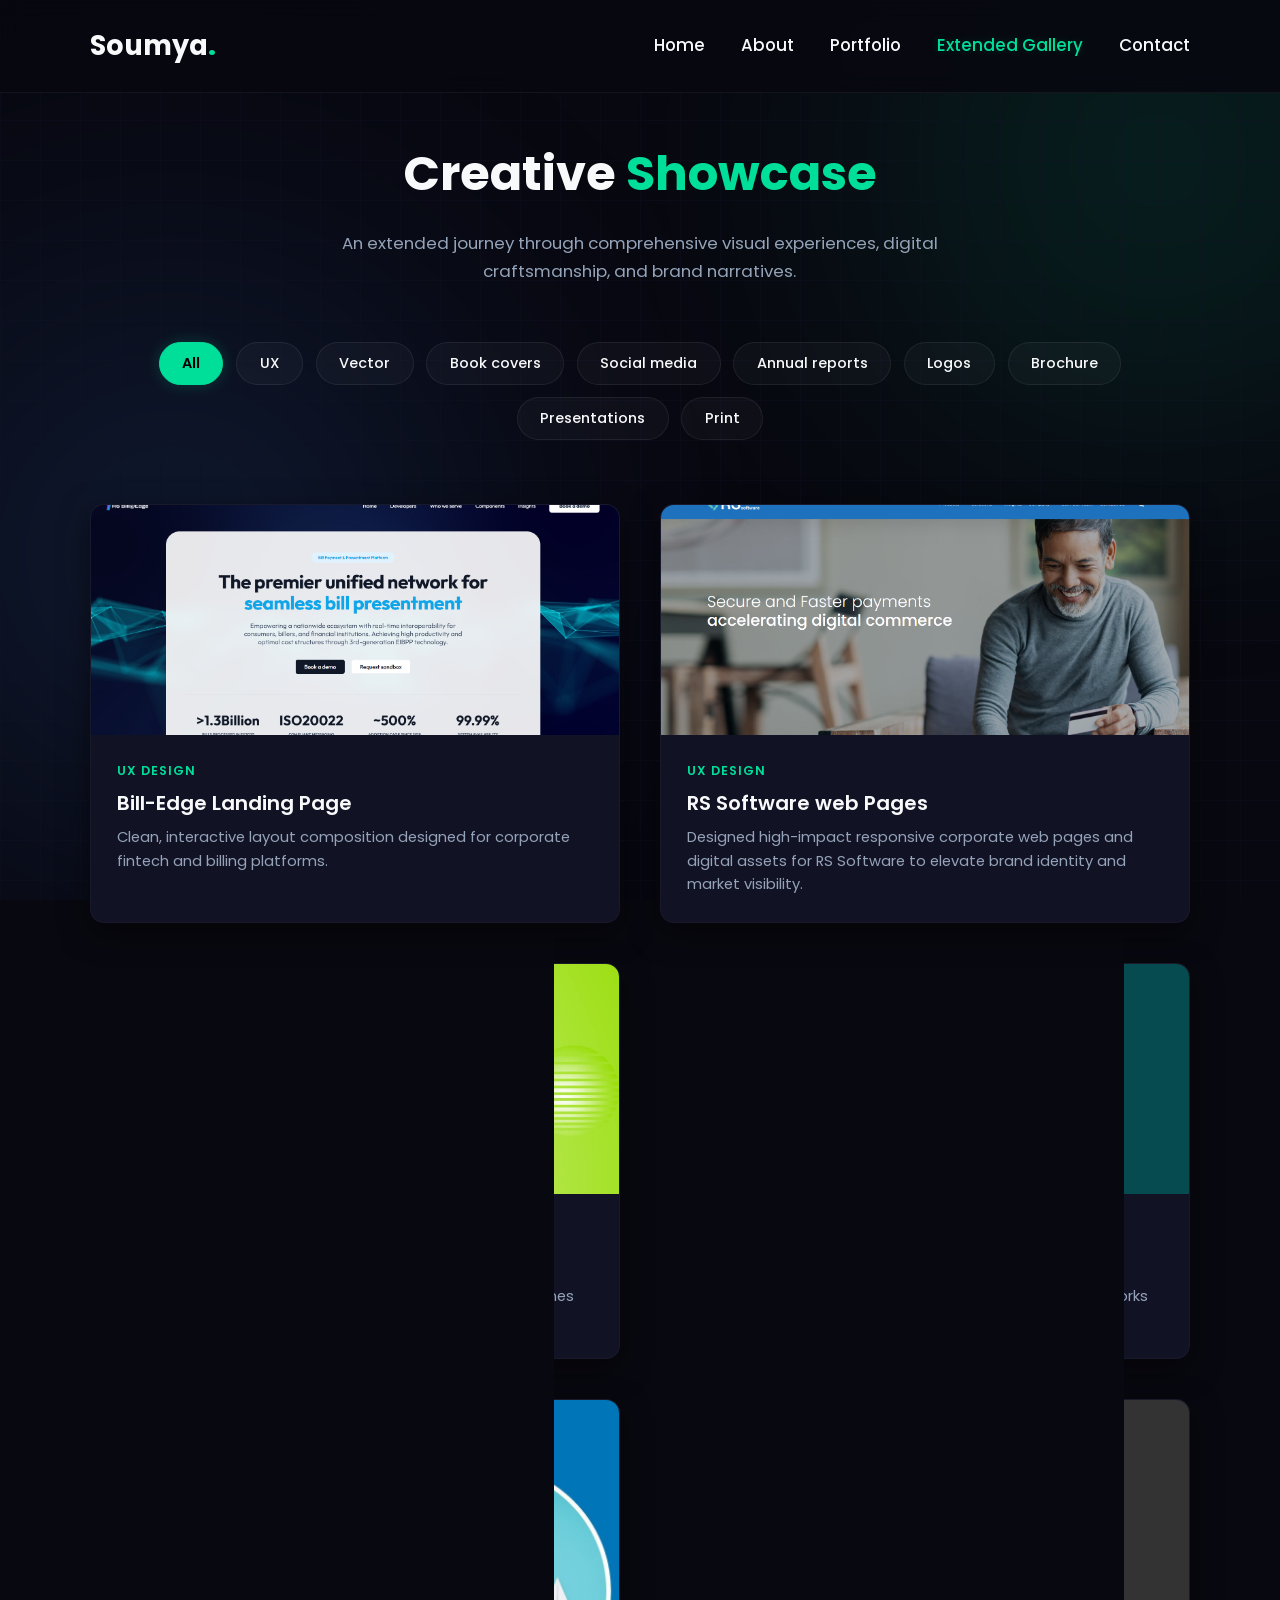
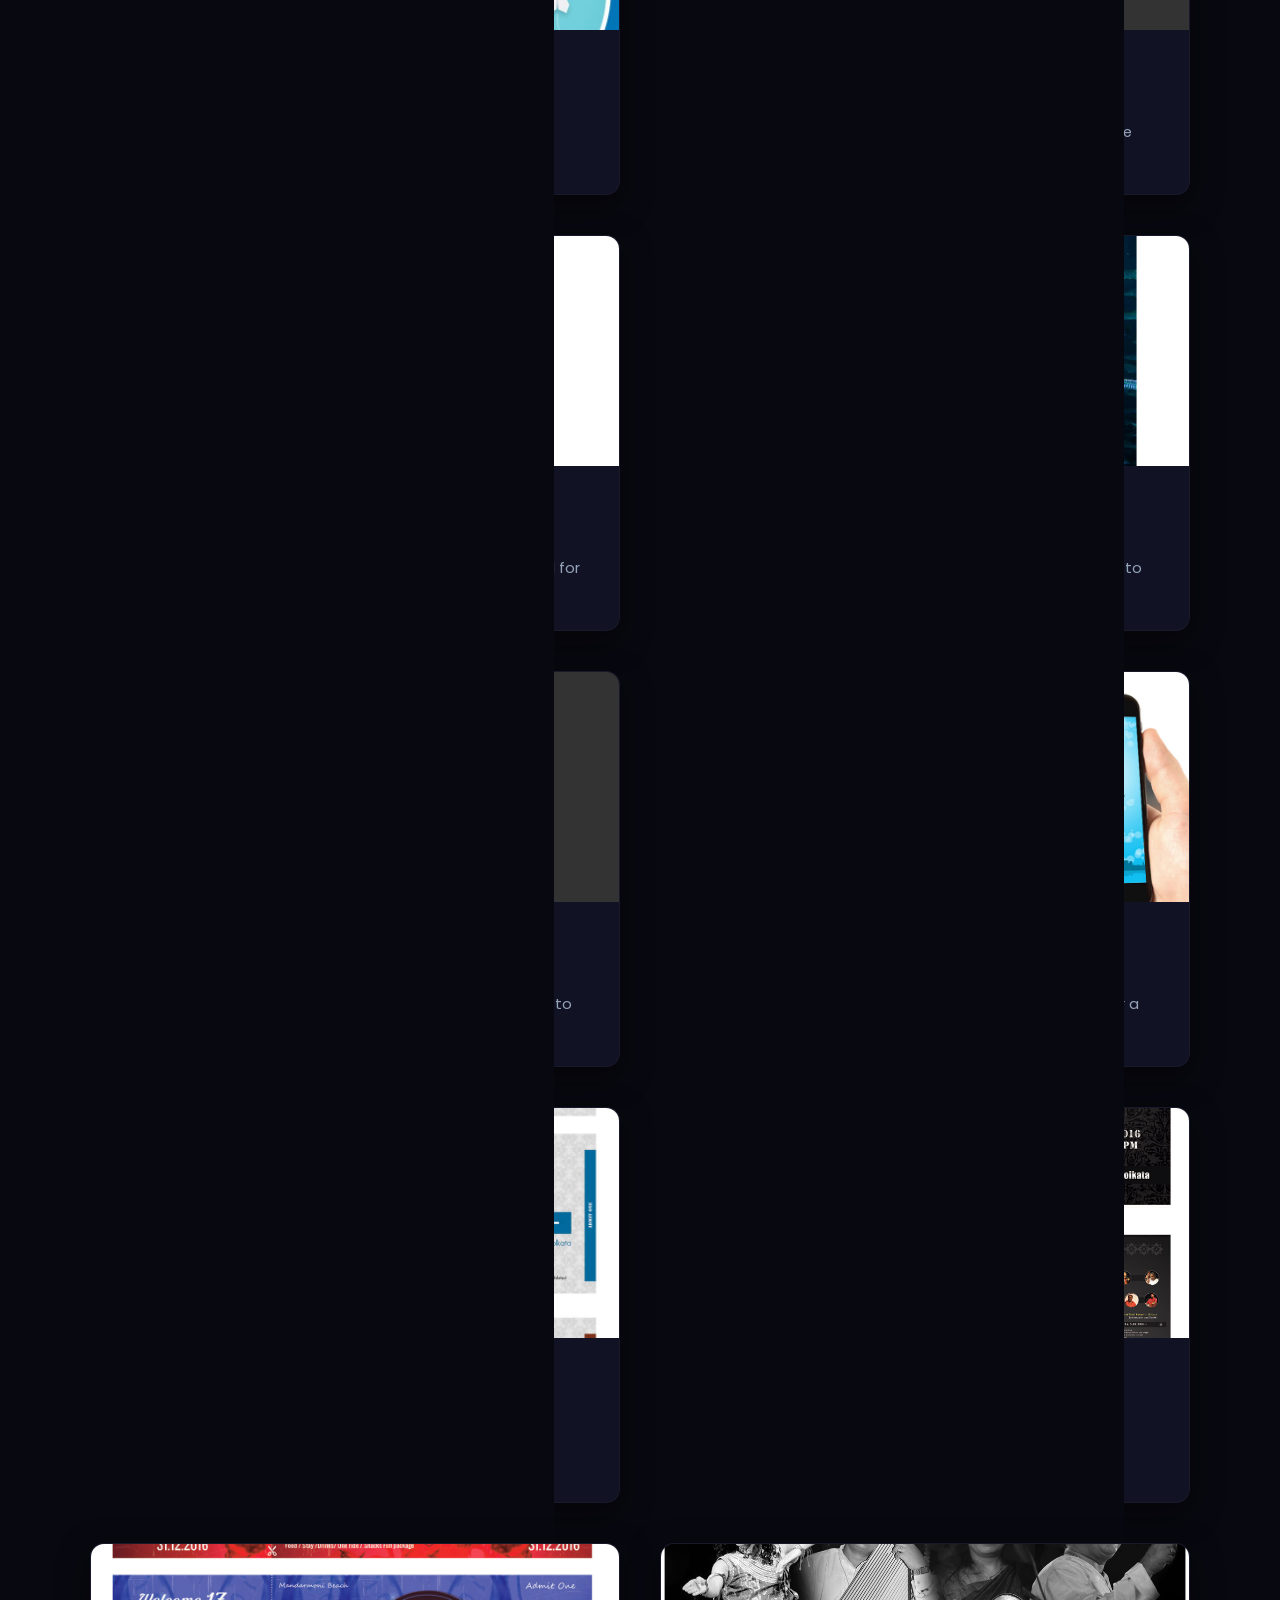
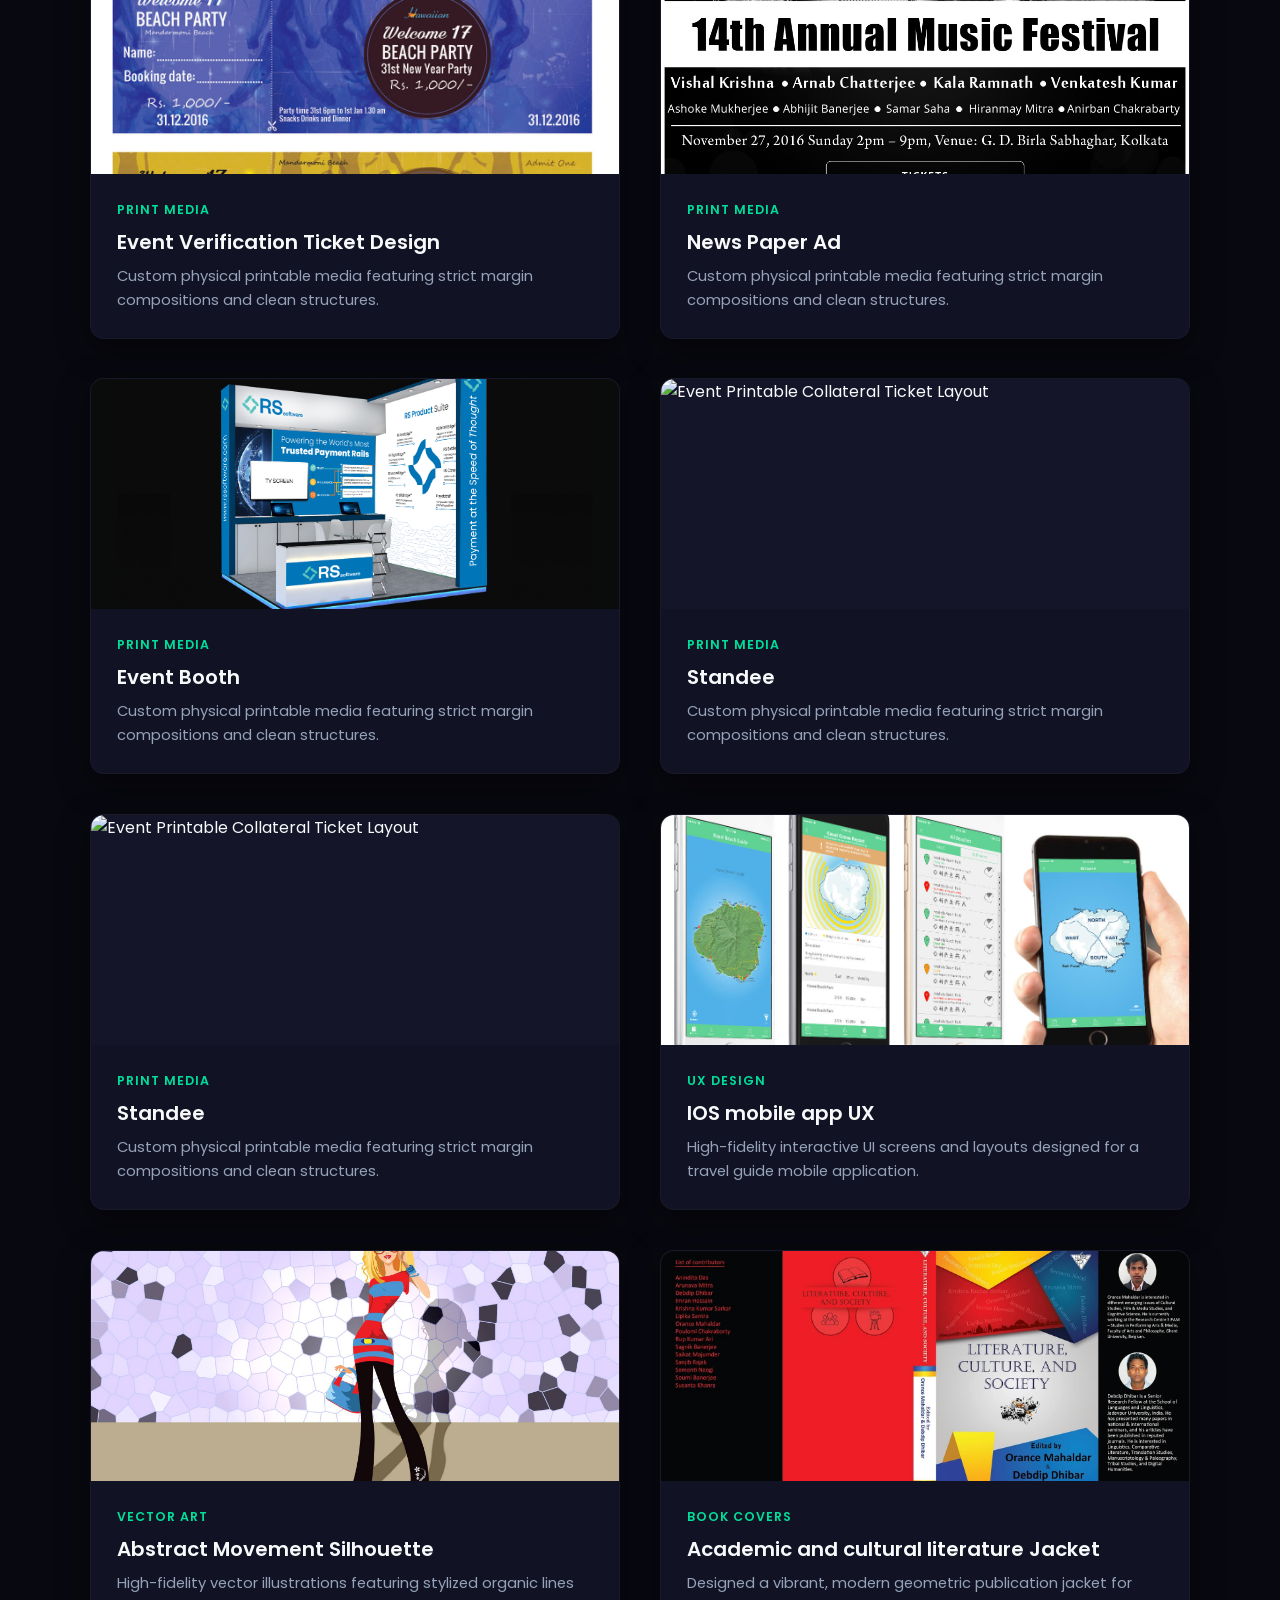
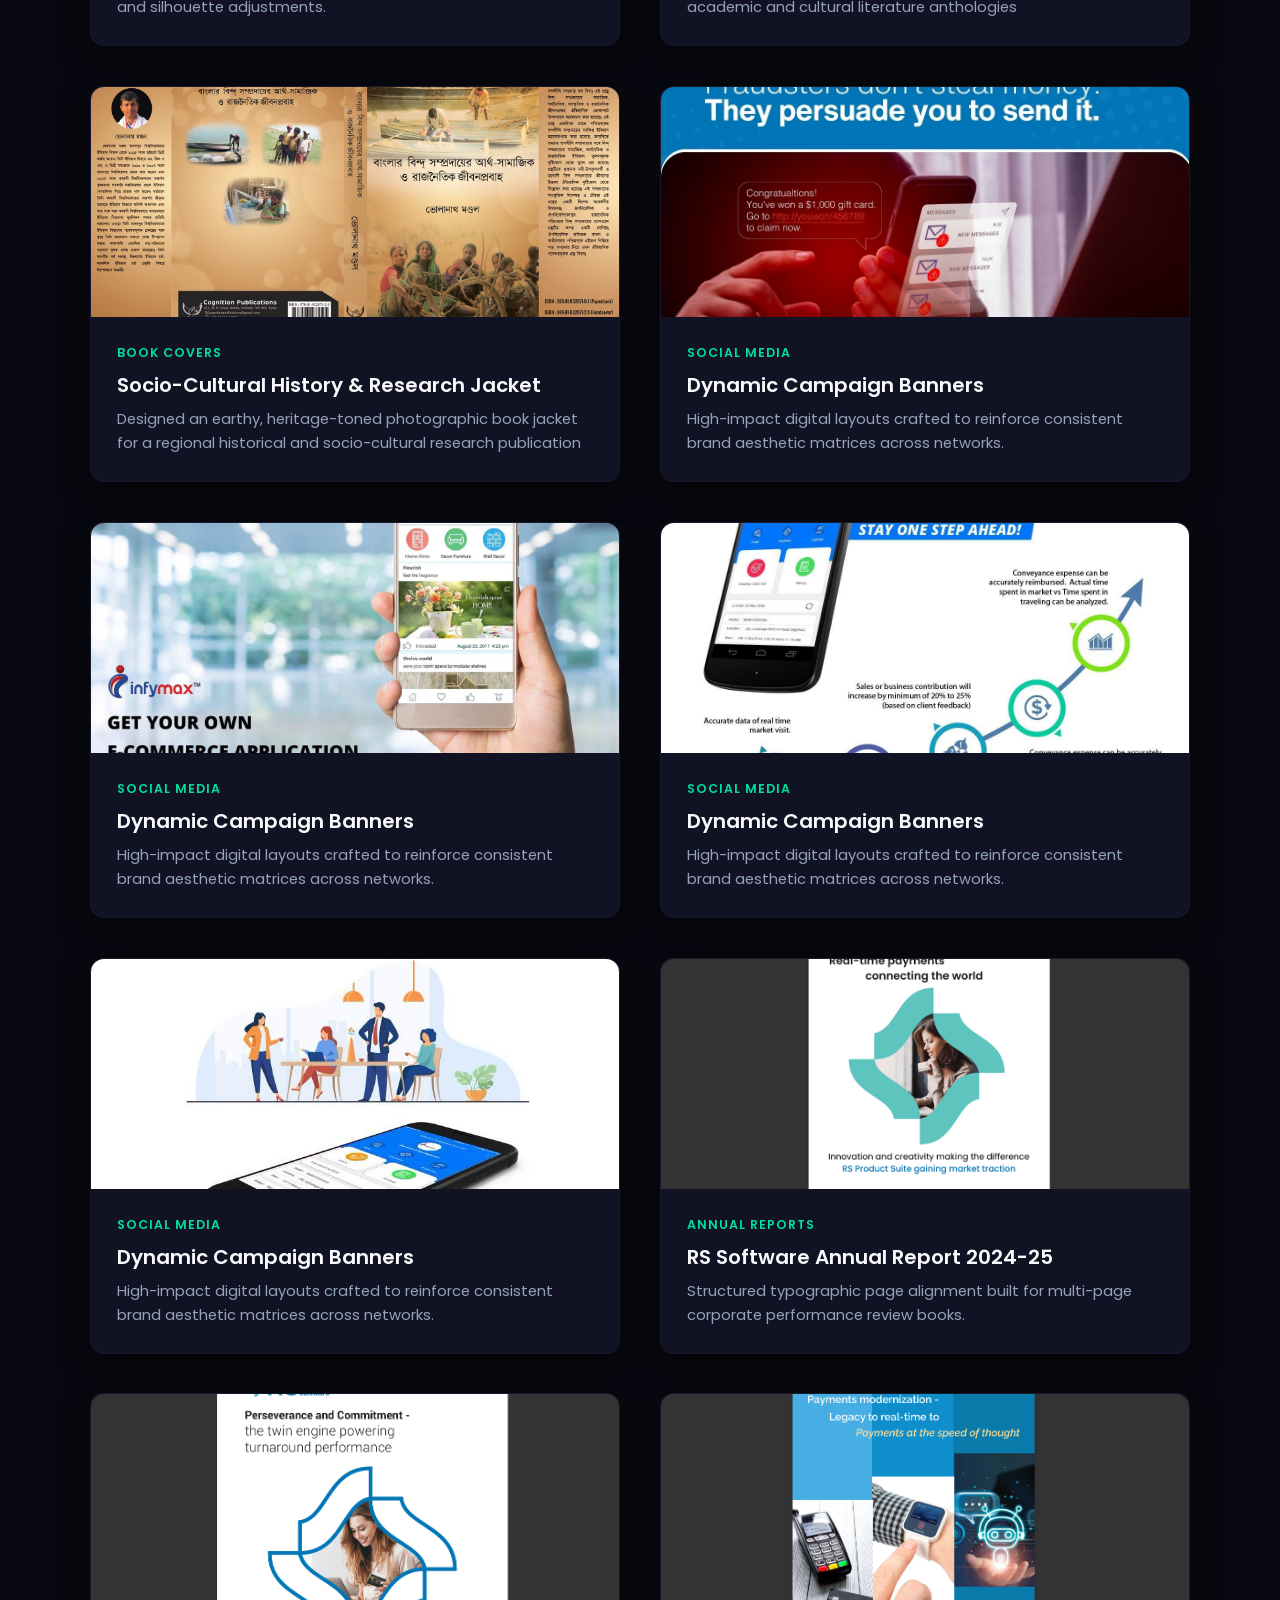
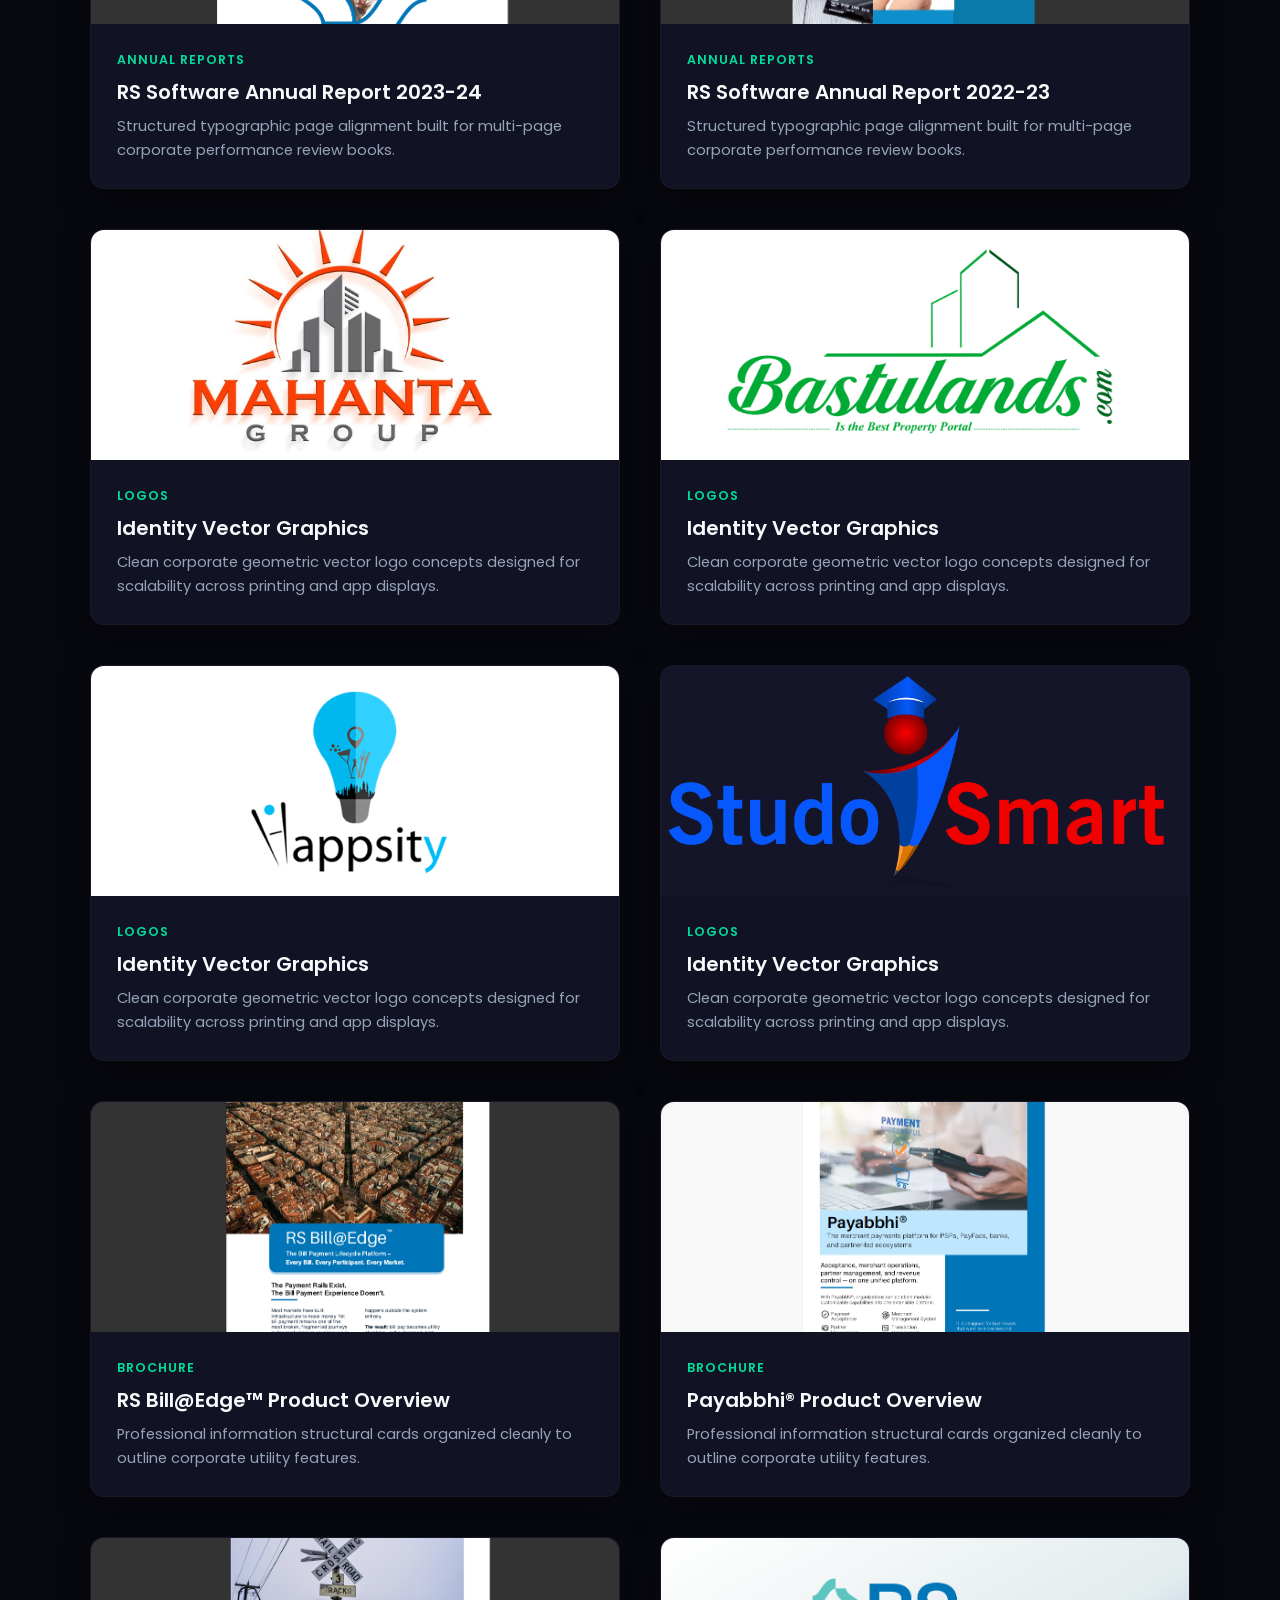
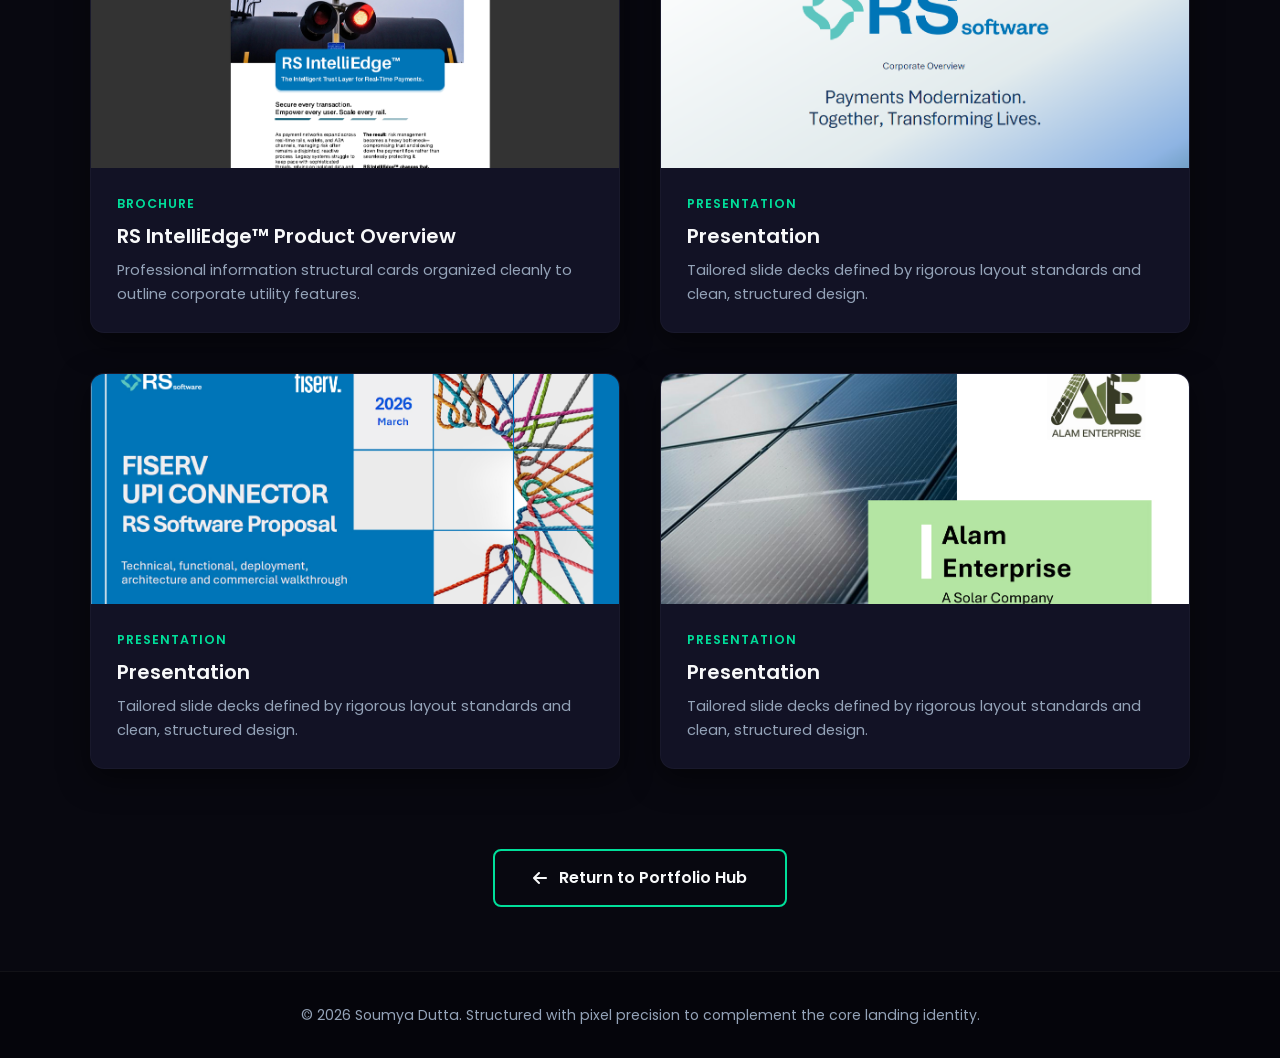
==== commit 1c5cbc63: "Update gallery.html" ====
--- a/gallery.html
+++ b/gallery.html
@@ -665,6 +665,21 @@
                         </div>
                     </div>
                 </div>
+                                                <div class="G-gallery-item G-cat-presentations">
+                    <div class="G-card">
+                        <div class="G-img-wrap">
+                            <img src="./images/presentation3.jpg" alt="Event Printable Collateral Ticket Layout" class="G-img">
+                            <div class="G-overlay">
+                                <a href="./images/Alam_Enterprise_PPT.pdf" target="_blank" class="G-zoom-btn"><i class="fas fa-print"></i></a>
+                            </div>
+                        </div>
+                        <div class="G-info">
+                            <span class="G-tag">Presentation</span>
+                            <h3>Presentation</h3>
+                            <p>Tailored slide decks defined by rigorous layout standards and clean, structured design.</p>
+                        </div>
+                    </div>
+                </div>
 
                 
 
@@ -684,4 +699,4 @@
     </footer>
 
 </body>
-</html>+</html>
--- a/images/style.css
+++ b/images/style.css
@@ -924,7 +924,7 @@
 
 #all:checked ~ .filter-tabs [for="all"],
 #UX:checked ~ .filter-tabs [for="UX"],
-#vectors:checked ~ .filter-tabs [for="vectors"],
+#presentation:checked ~ .filter-tabs [for="presentation"],
 #Book-covers:checked ~ .filter-tabs [for="Book-covers"],
 #branding:checked ~ .filter-tabs [for="branding"],
 #logo:checked ~ .filter-tabs [for="logo"],
@@ -938,7 +938,7 @@
 }
 
 #UX:checked ~ .portfolio-grid .portfolio-item:not(.p-UX),
-#vectors:checked ~ .portfolio-grid .portfolio-item:not(.p-vectors),
+#presentation:checked ~ .portfolio-grid .portfolio-item:not(.p-presentation),
 #Book-covers:checked ~ .portfolio-grid .portfolio-item:not(.p-Book-covers),
 #branding:checked ~ .portfolio-grid .portfolio-item:not(.p-branding),
 #logo:checked ~ .portfolio-grid .portfolio-item:not(.p-logo),
@@ -1844,4 +1844,4 @@
 /* Subtle icon push effect on hover */
 .portfolio-more-cta .btn-outline:hover i {
     transform: translateX(5px);
-}+}
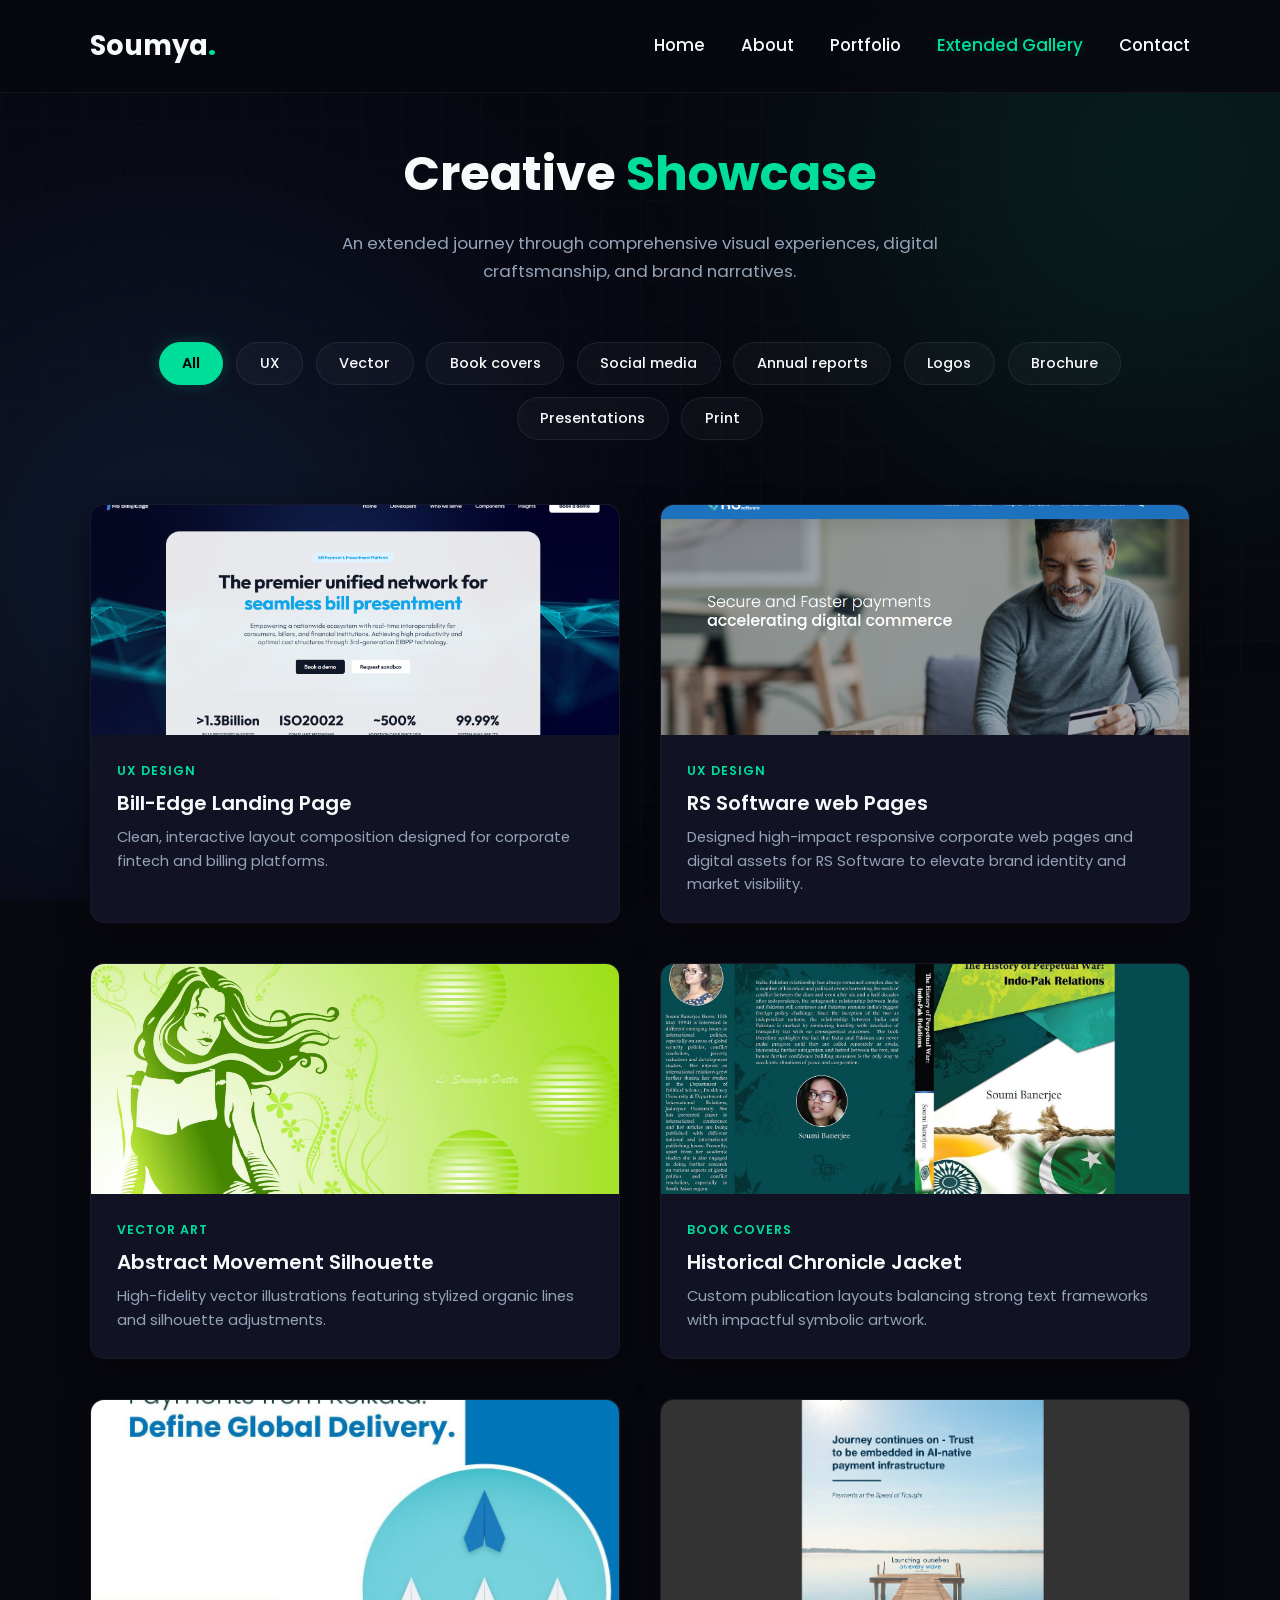
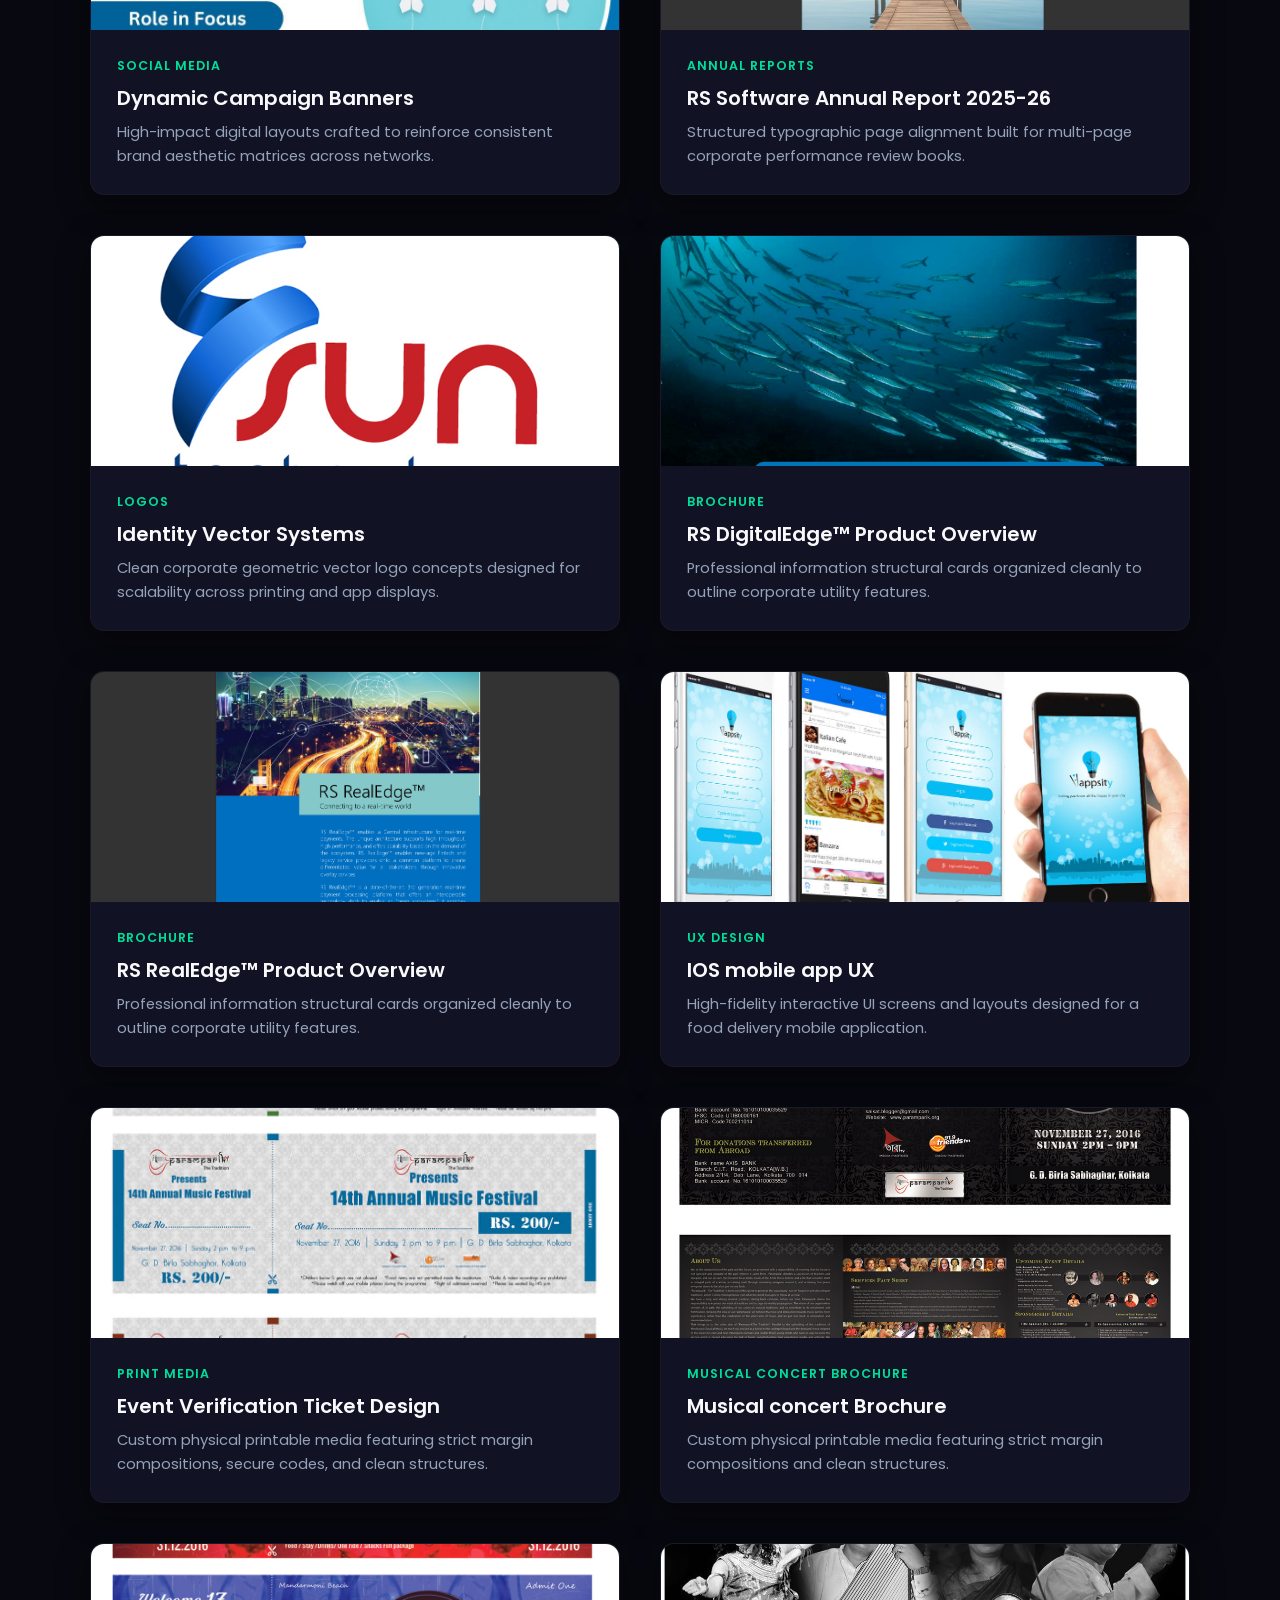
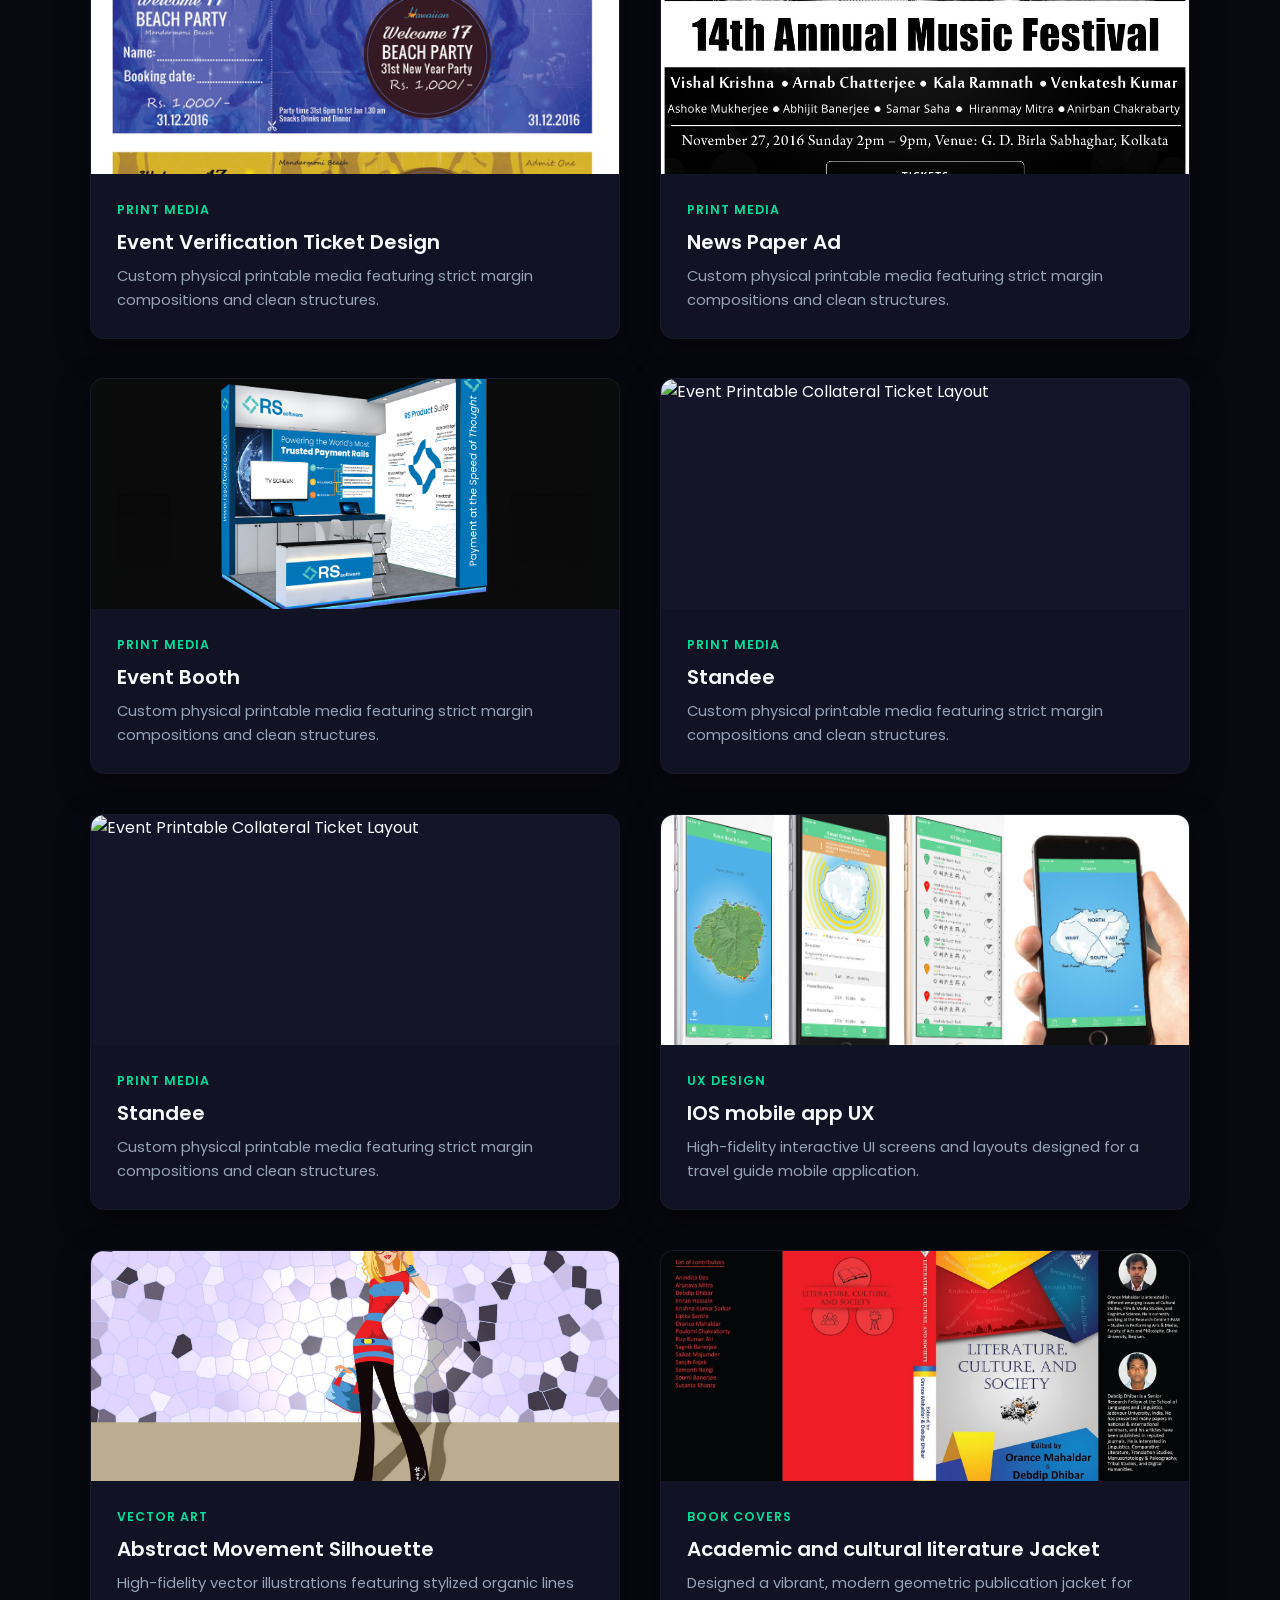
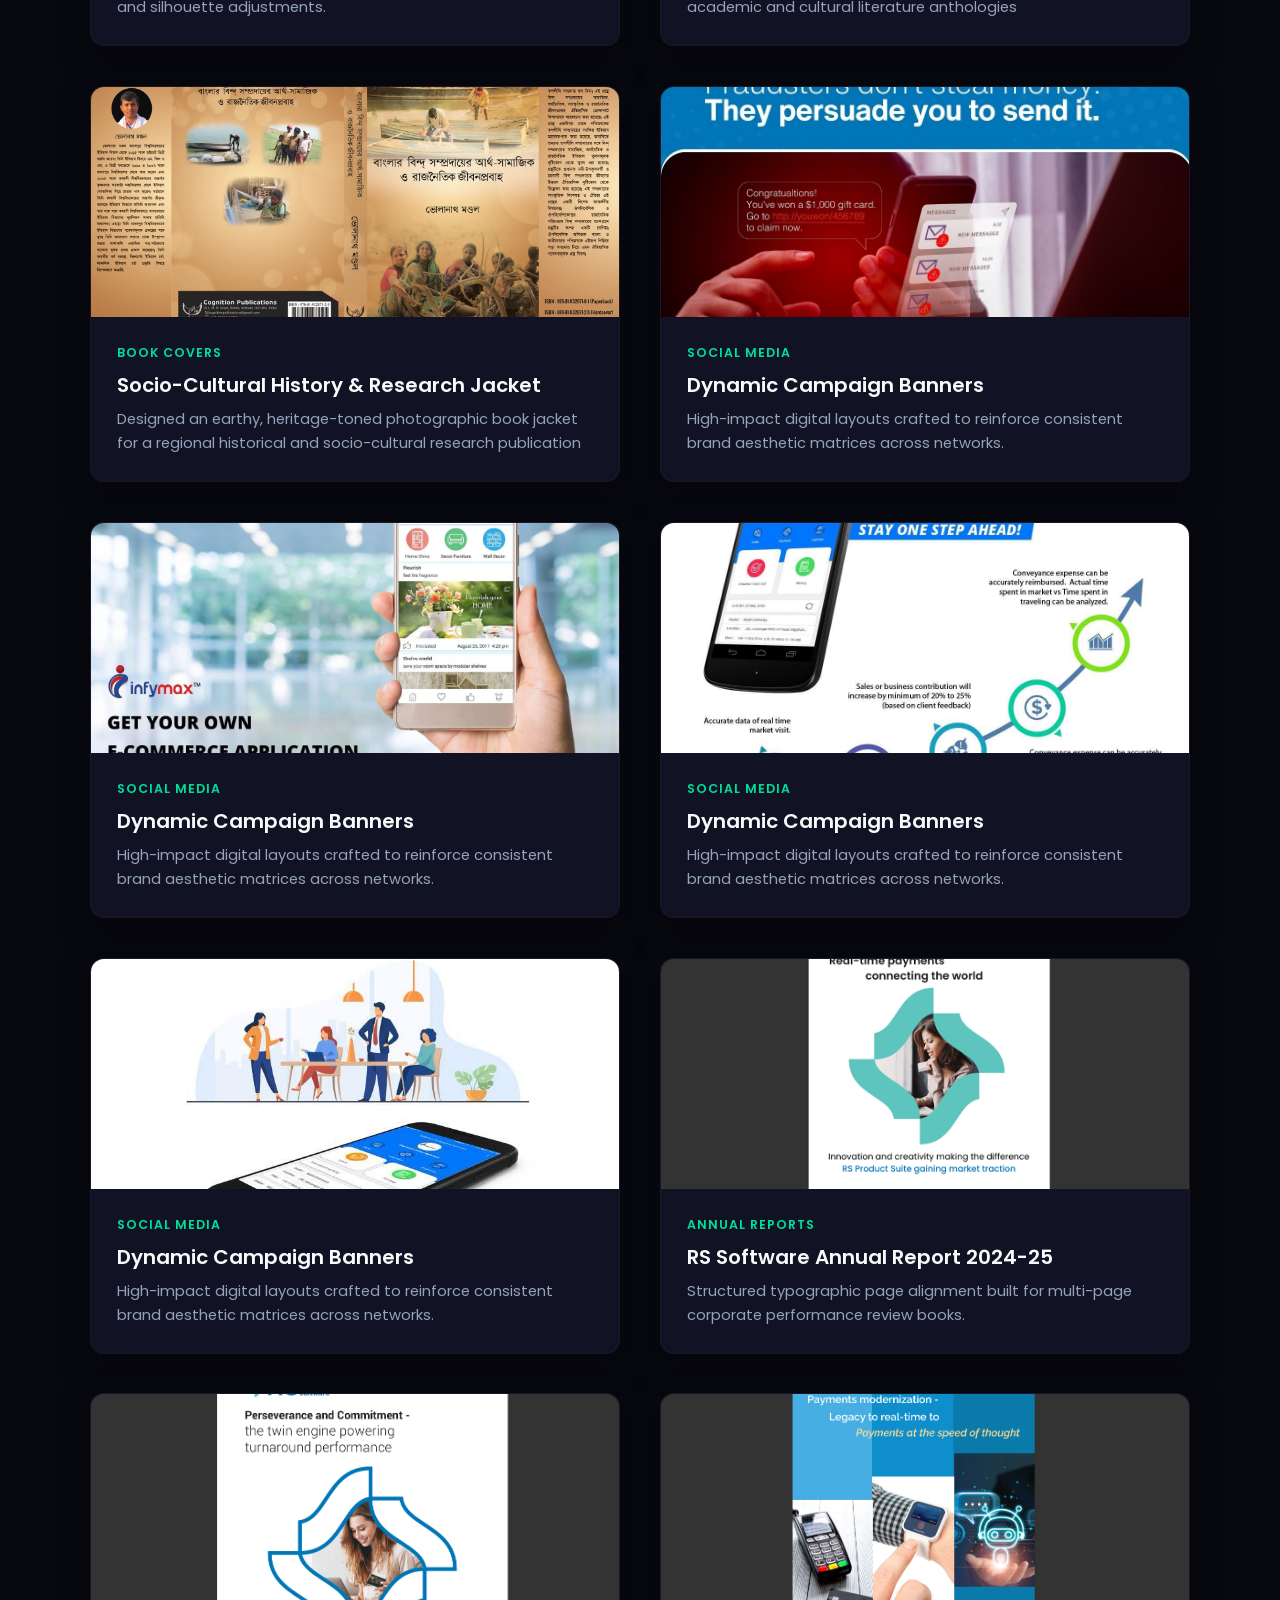
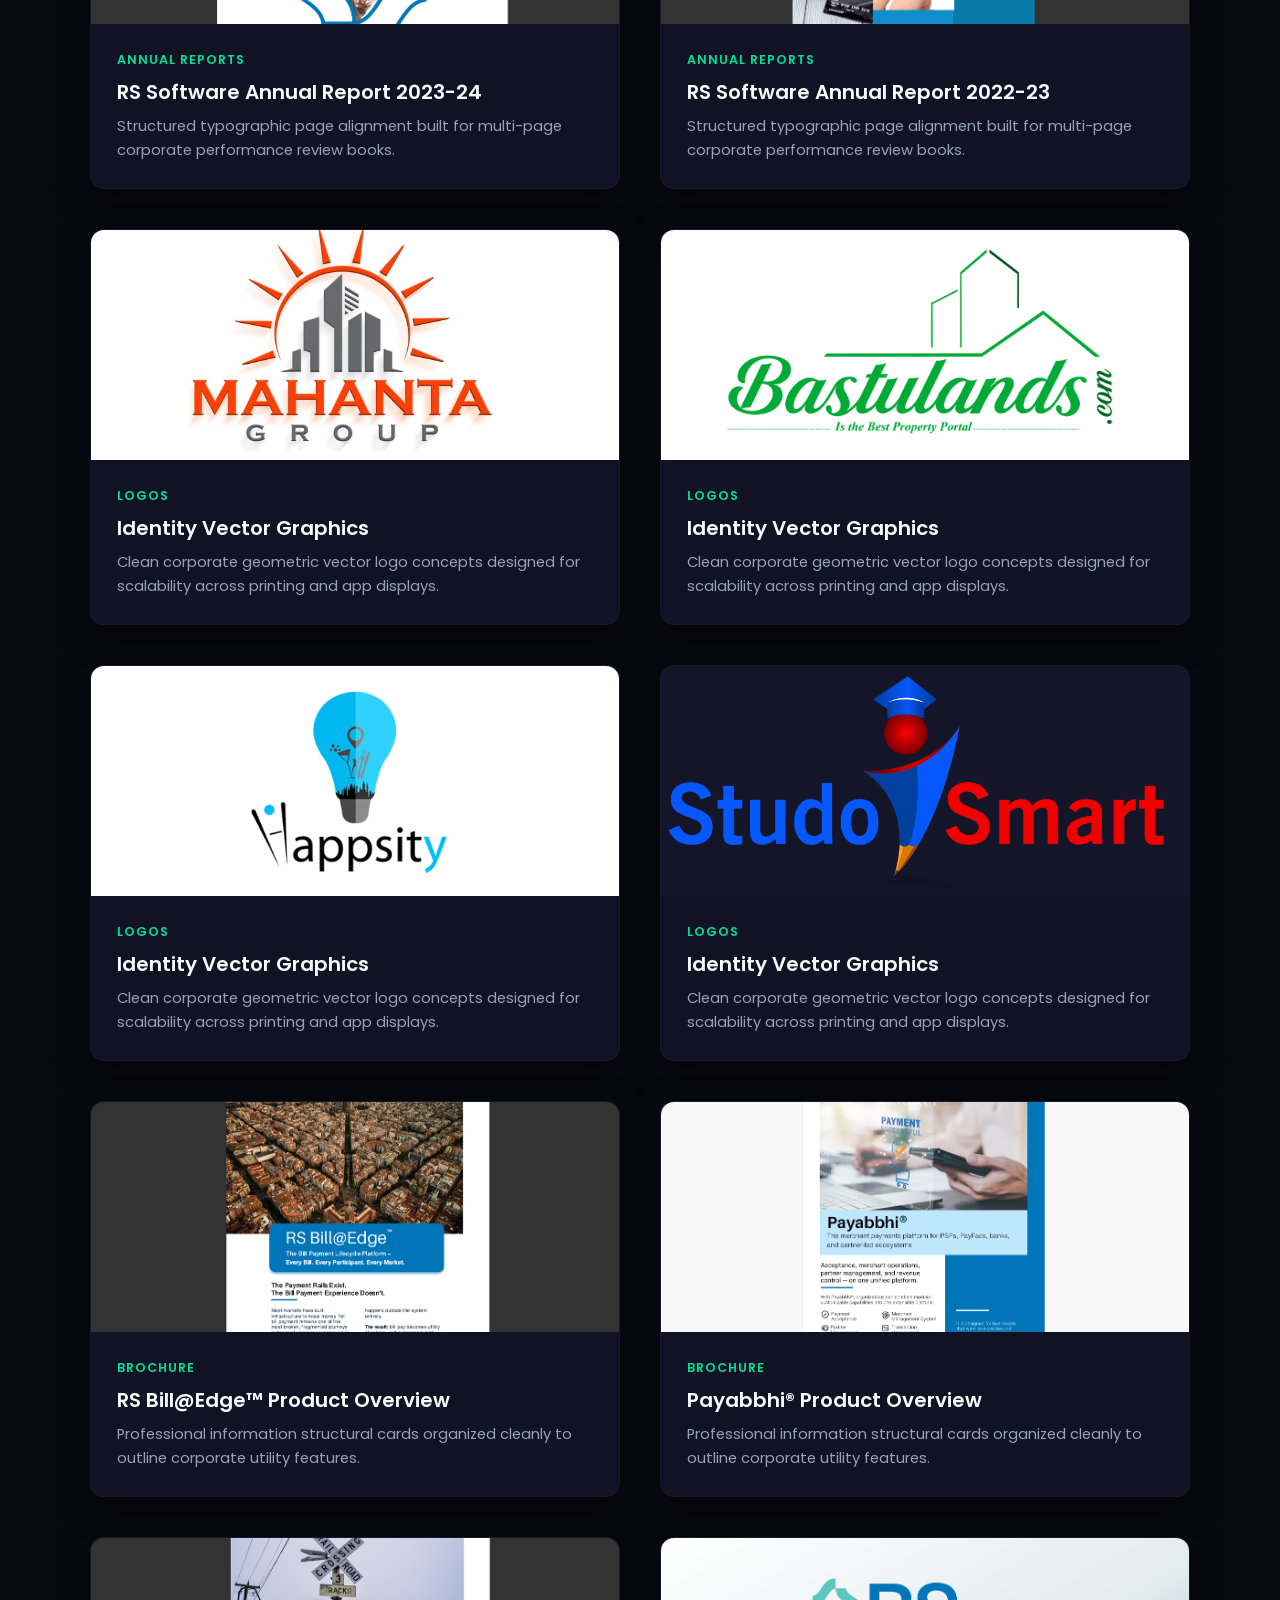
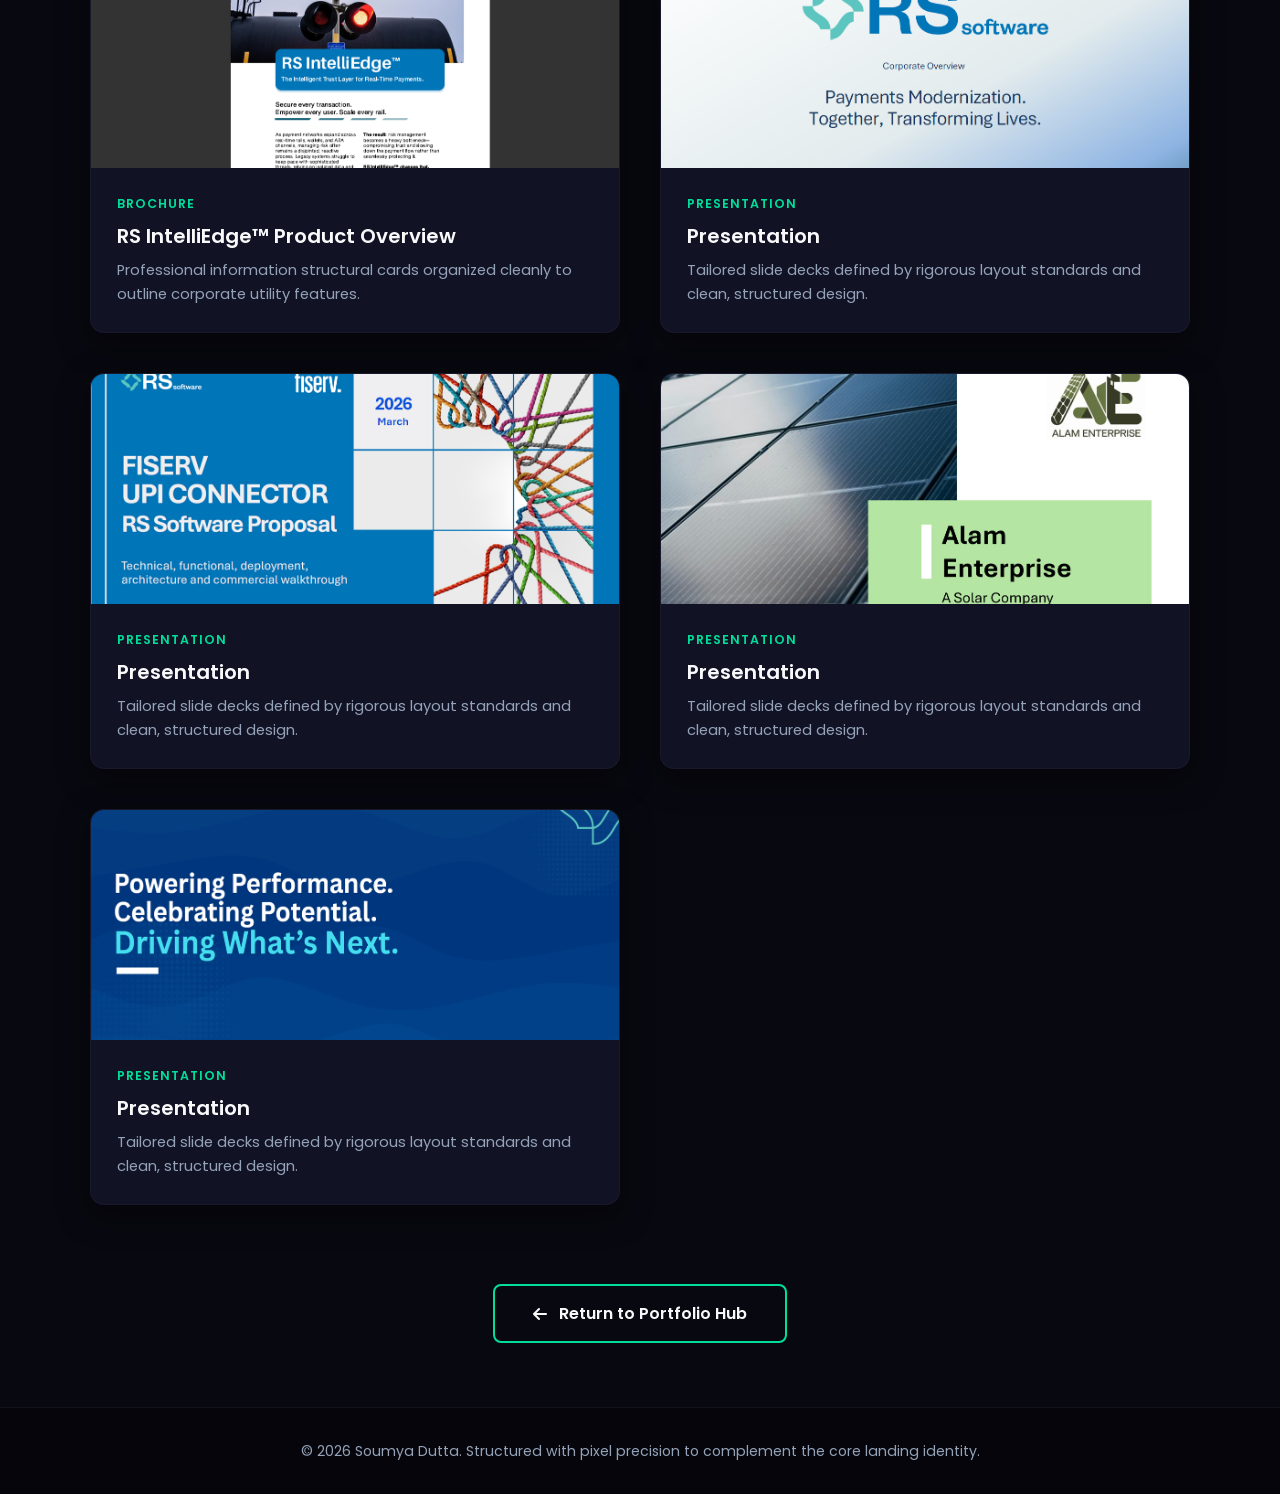
==== commit 59187362: "Update gallery.html" ====
--- a/gallery.html
+++ b/gallery.html
@@ -665,12 +665,27 @@
                         </div>
                     </div>
                 </div>
-                                                <div class="G-gallery-item G-cat-presentations">
+                <div class="G-gallery-item G-cat-presentations">
                     <div class="G-card">
                         <div class="G-img-wrap">
                             <img src="./images/presentation3.jpg" alt="Event Printable Collateral Ticket Layout" class="G-img">
                             <div class="G-overlay">
                                 <a href="./images/Alam_Enterprise_PPT.pdf" target="_blank" class="G-zoom-btn"><i class="fas fa-print"></i></a>
+                            </div>
+                        </div>
+                        <div class="G-info">
+                            <span class="G-tag">Presentation</span>
+                            <h3>Presentation</h3>
+                            <p>Tailored slide decks defined by rigorous layout standards and clean, structured design.</p>
+                        </div>
+                    </div>
+                </div>
+                <div class="G-gallery-item G-cat-presentations">
+                    <div class="G-card">
+                        <div class="G-img-wrap">
+                            <img src="./images/p5.png" alt="Event Printable Collateral Ticket Layout" class="G-img">
+                            <div class="G-overlay">
+                                <a href="./images/TV_Presentation.mp4" target="_blank" class="G-zoom-btn"><i class="fas fa-print"></i></a>
                             </div>
                         </div>
                         <div class="G-info">
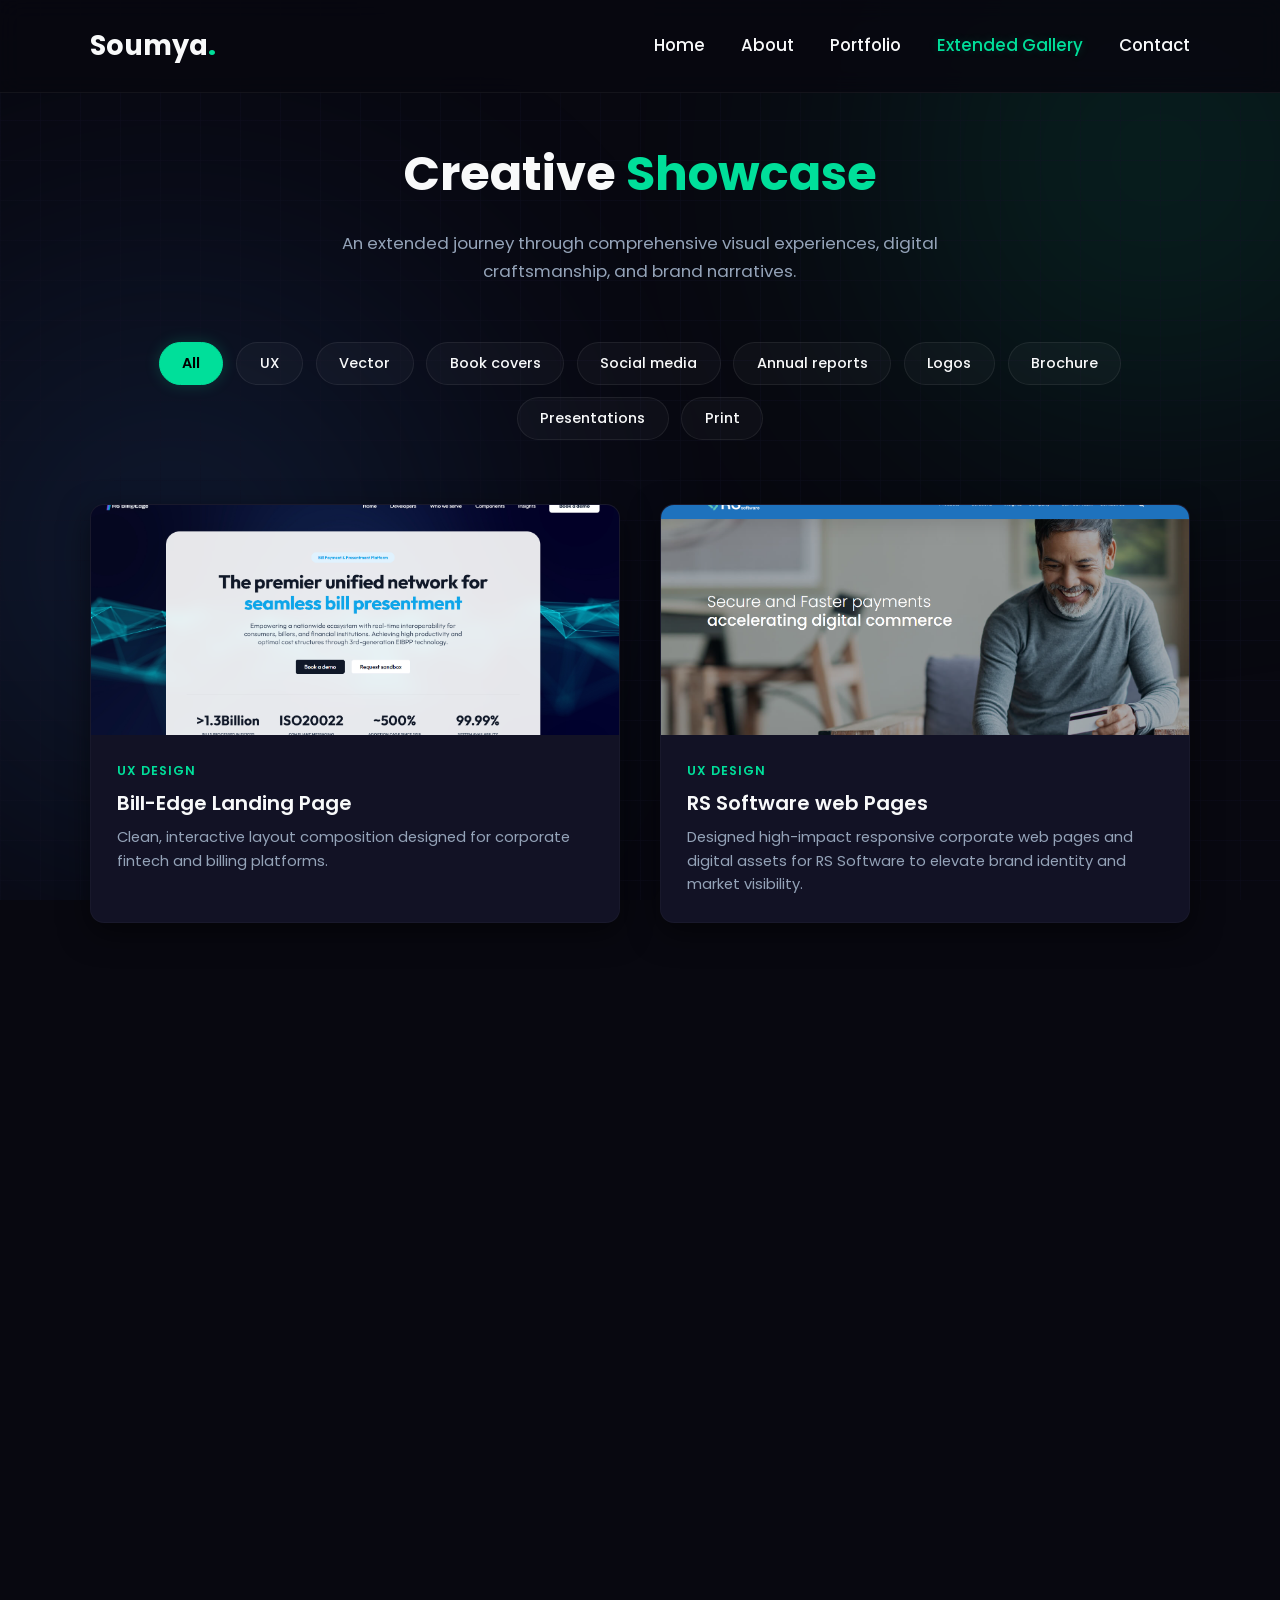
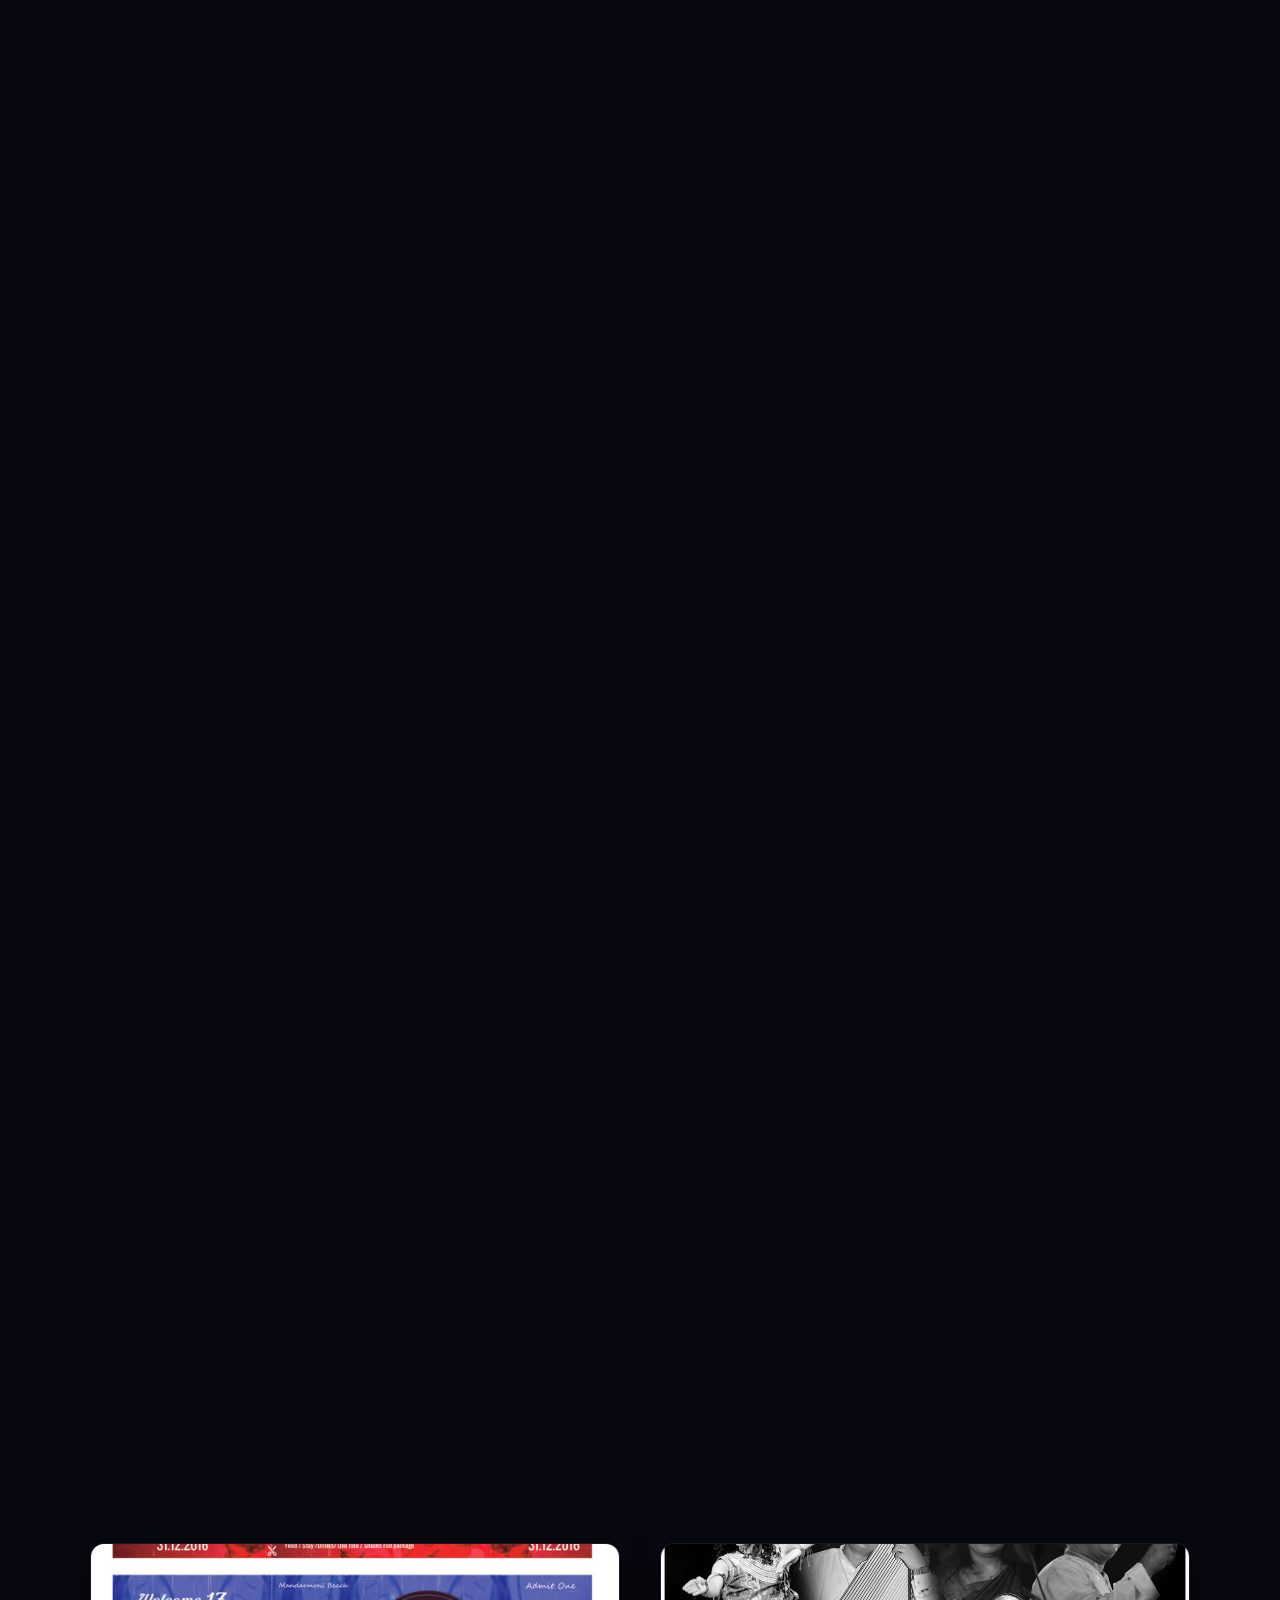
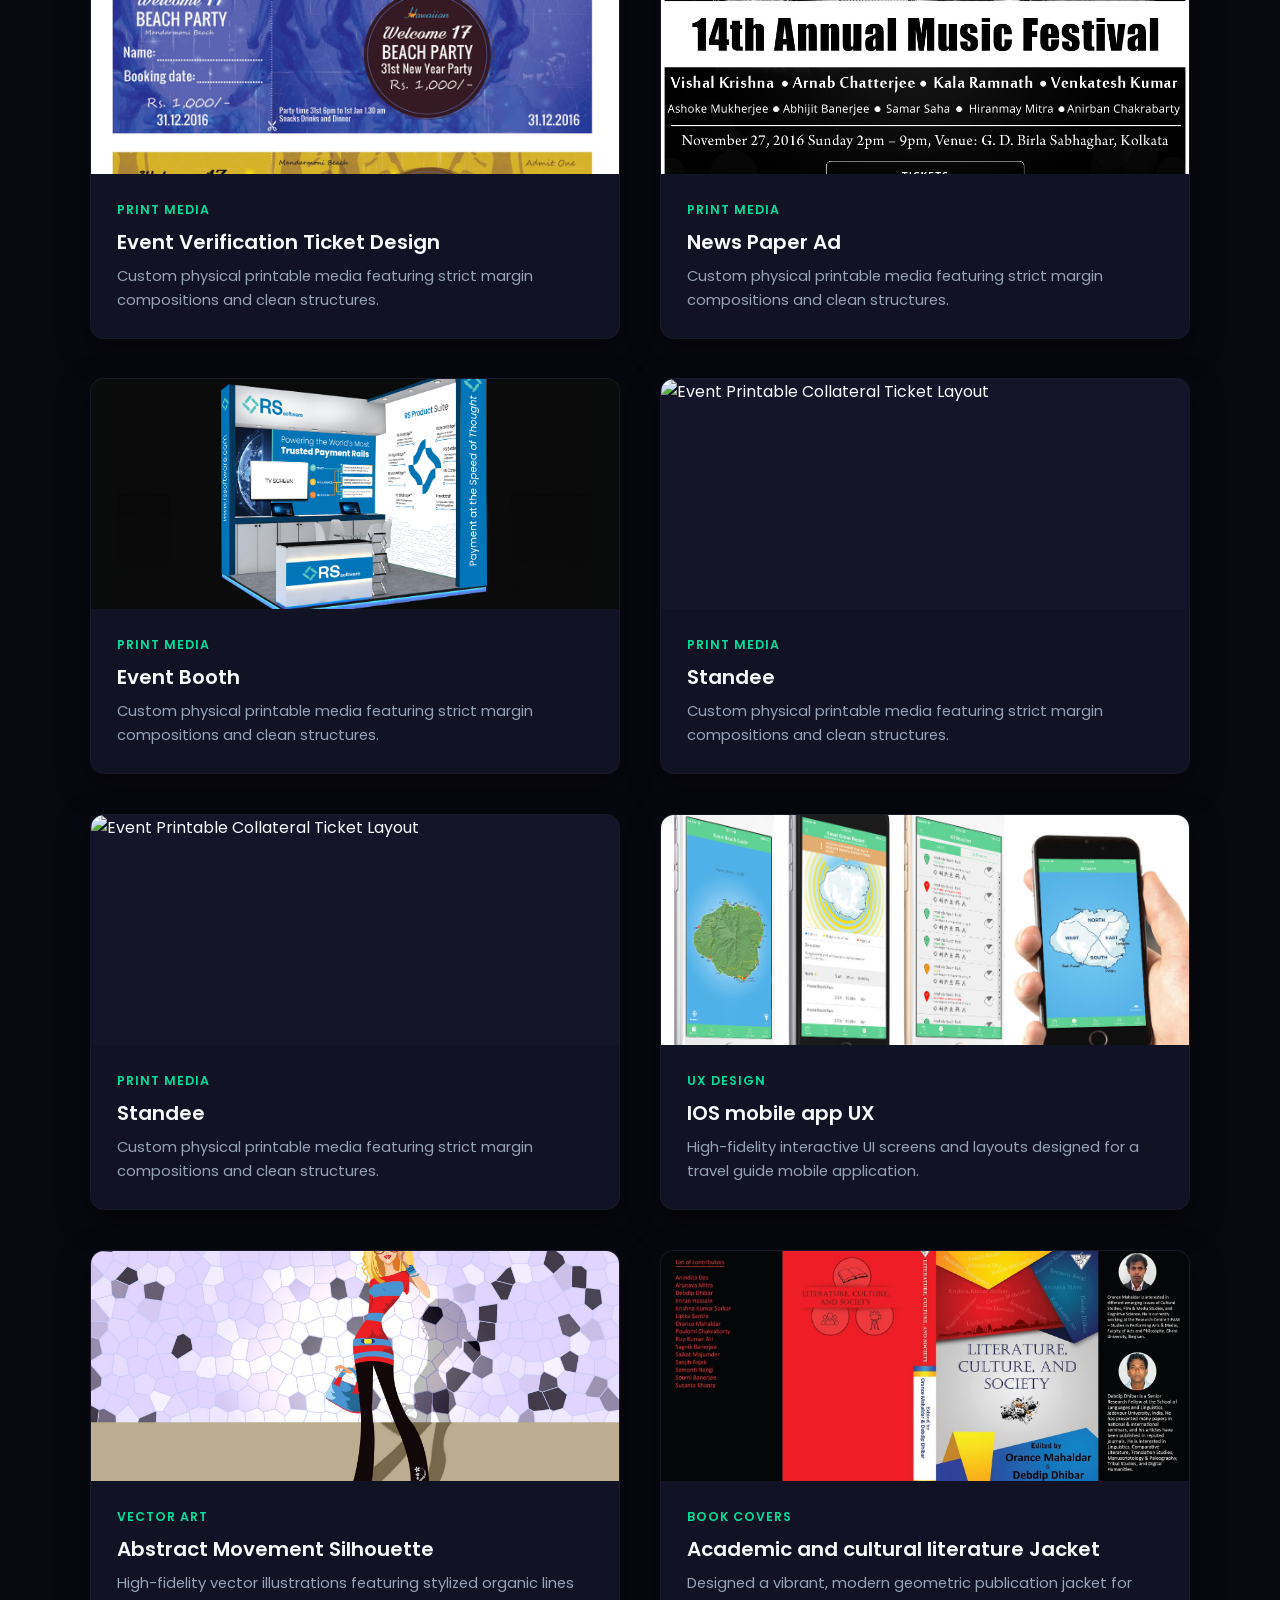
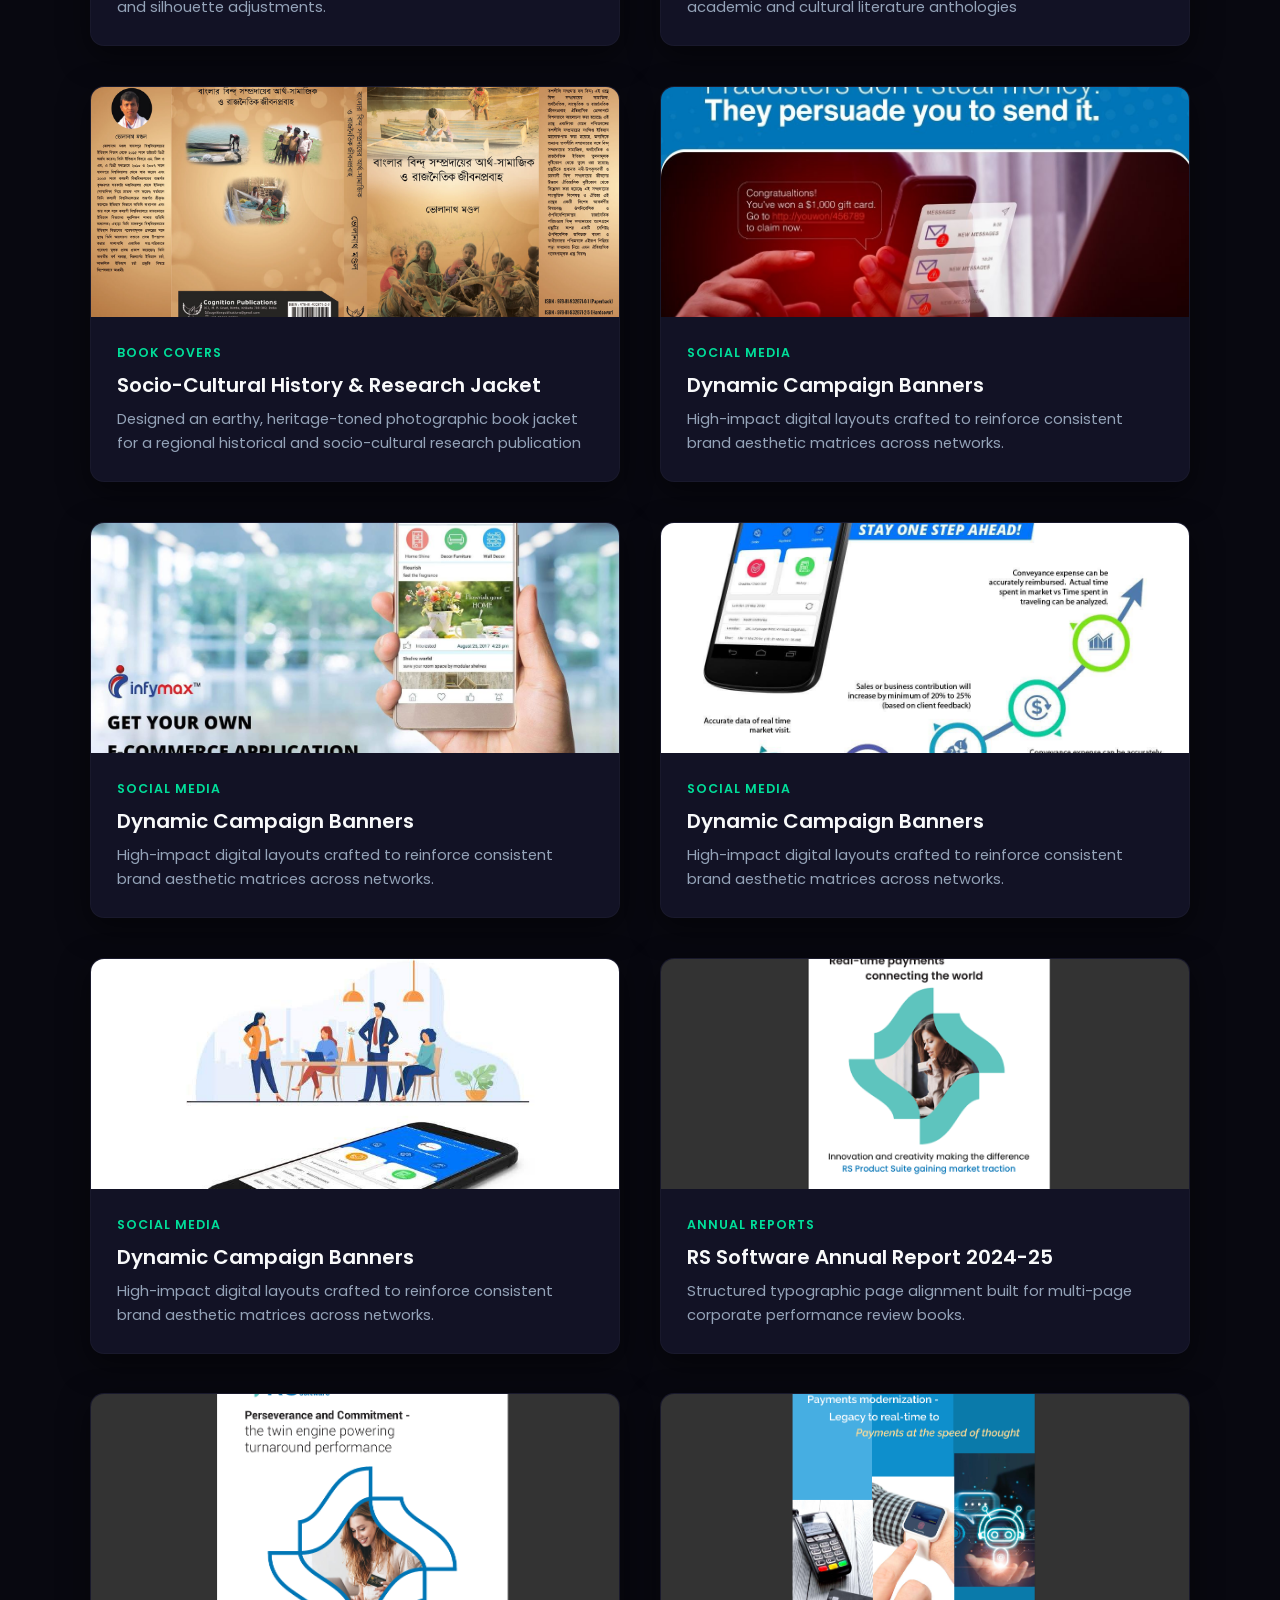
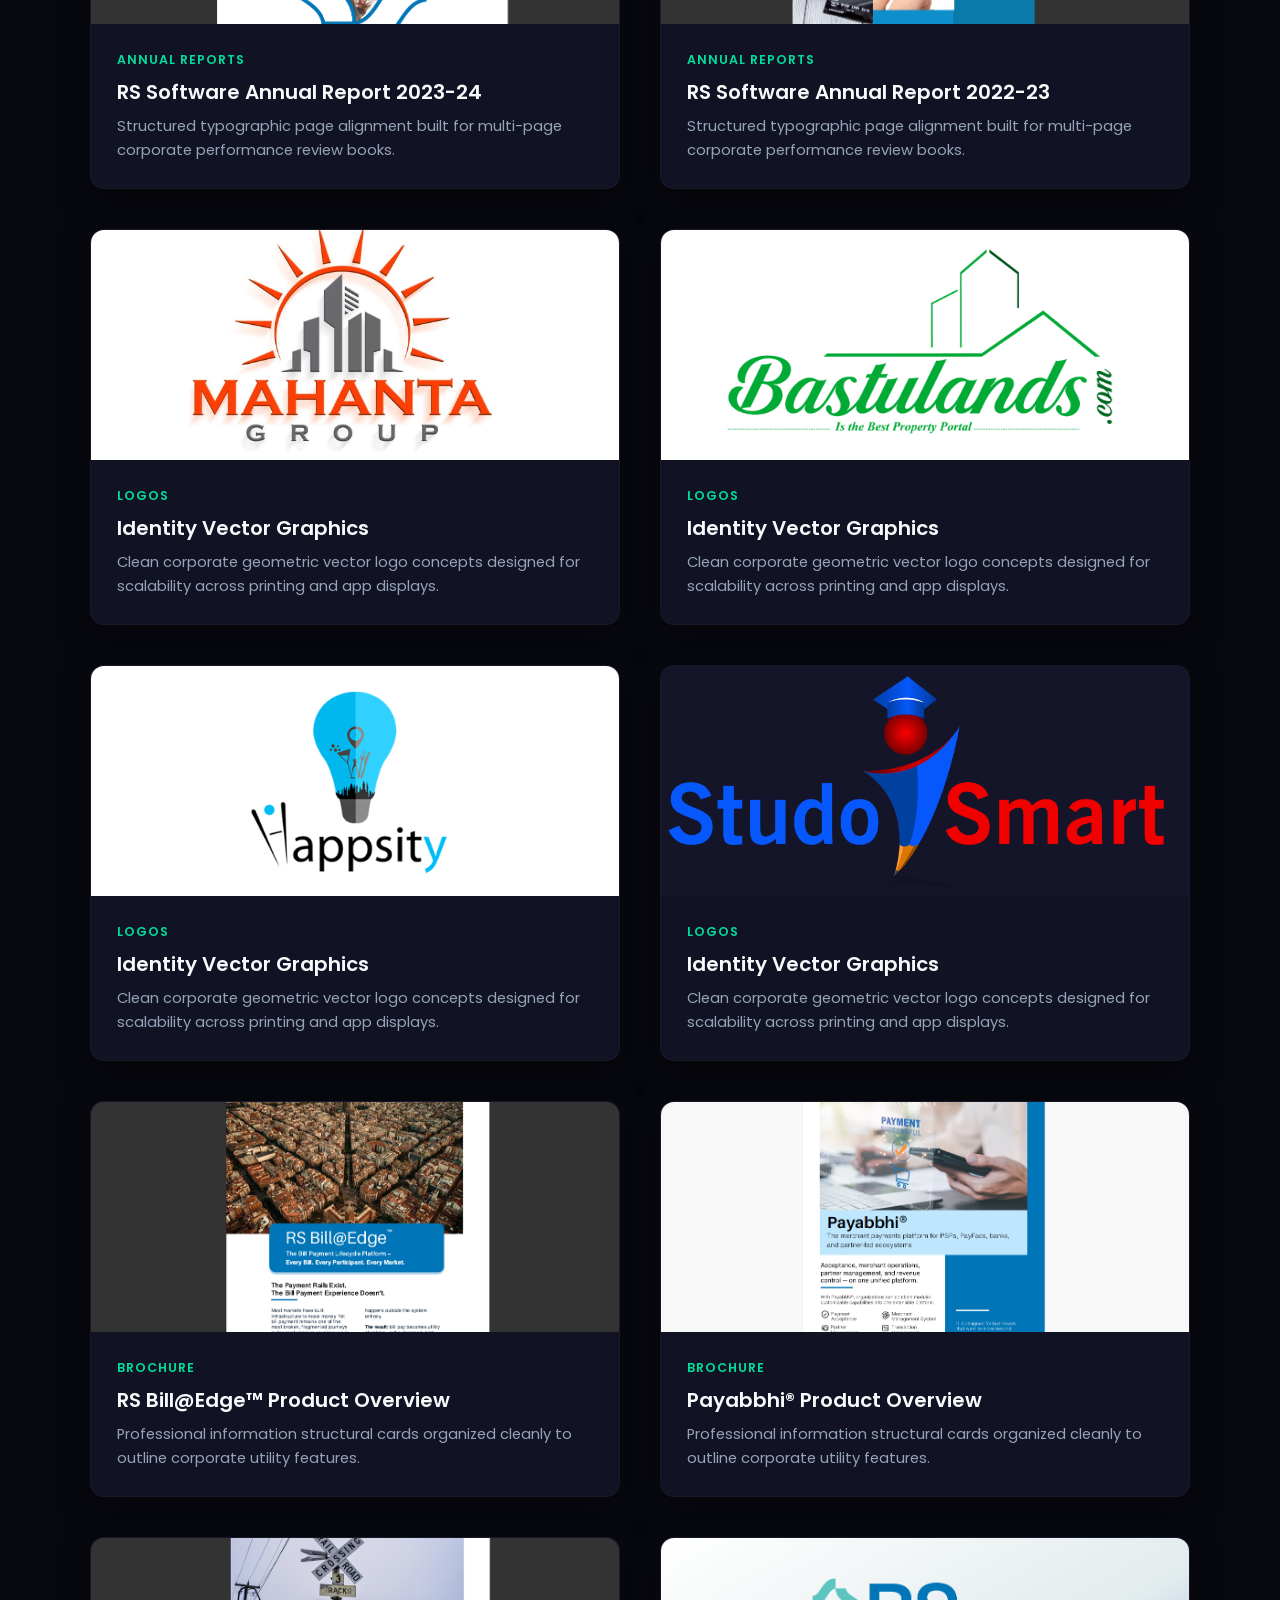
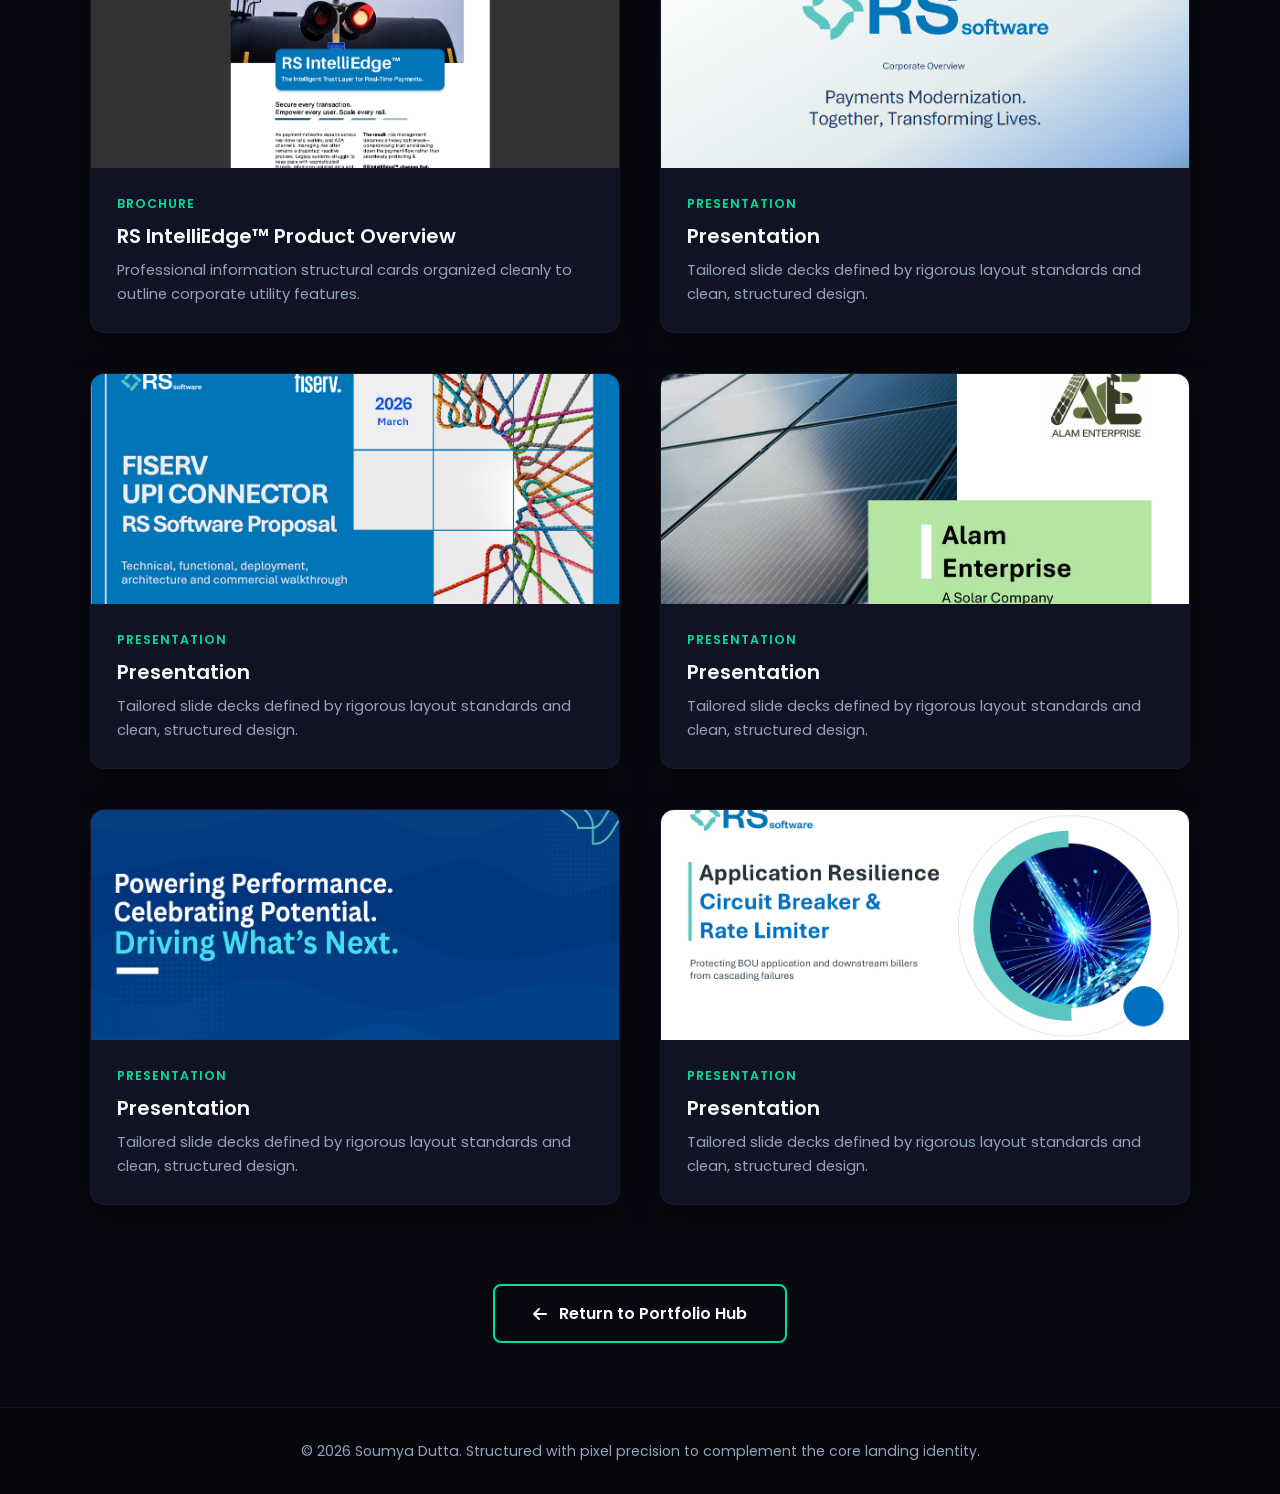
==== commit de2ba281: "Update gallery.html" ====
--- a/gallery.html
+++ b/gallery.html
@@ -695,6 +695,22 @@
                         </div>
                     </div>
                 </div>
+                 <div class="G-gallery-item G-cat-presentations">
+                    <div class="G-card">
+                        <div class="G-img-wrap">
+                            <img src="./images/presentation9.jpg" alt="presentation-templet" class="G-img">
+                            <div class="G-overlay">
+                                <a href="./images/Application_Resilience_Circuit_Breaker_Rate_Limiter.pdf" target="_blank" class="G-zoom-btn"><i class="fas fa-print"></i></a>
+                            </div>
+                        </div>
+                        <div class="G-info">
+                            <span class="G-tag">Presentation</span>
+                            <h3>Presentation</h3>
+                            <p>Tailored slide decks defined by rigorous layout standards and clean, structured design.</p>
+                        </div>
+                    </div>
+                </div>               
+                
 
                 
 
